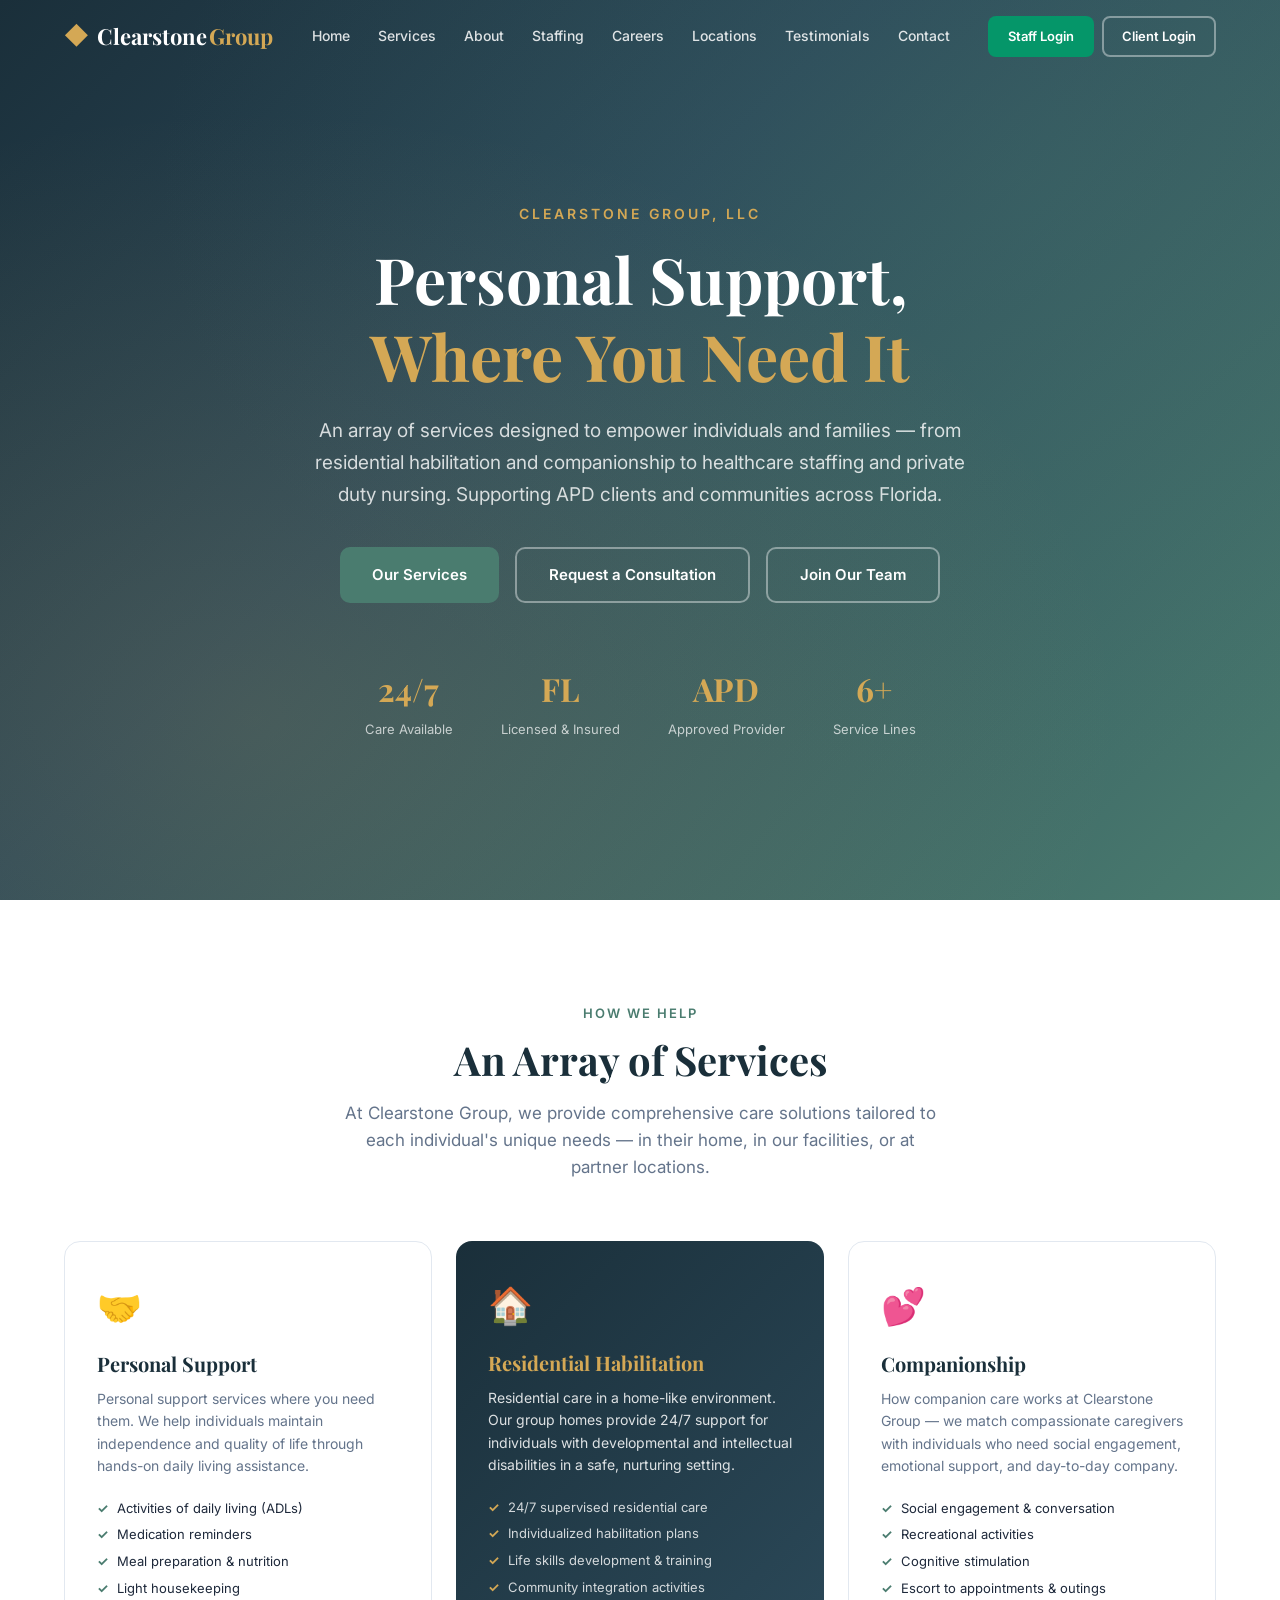
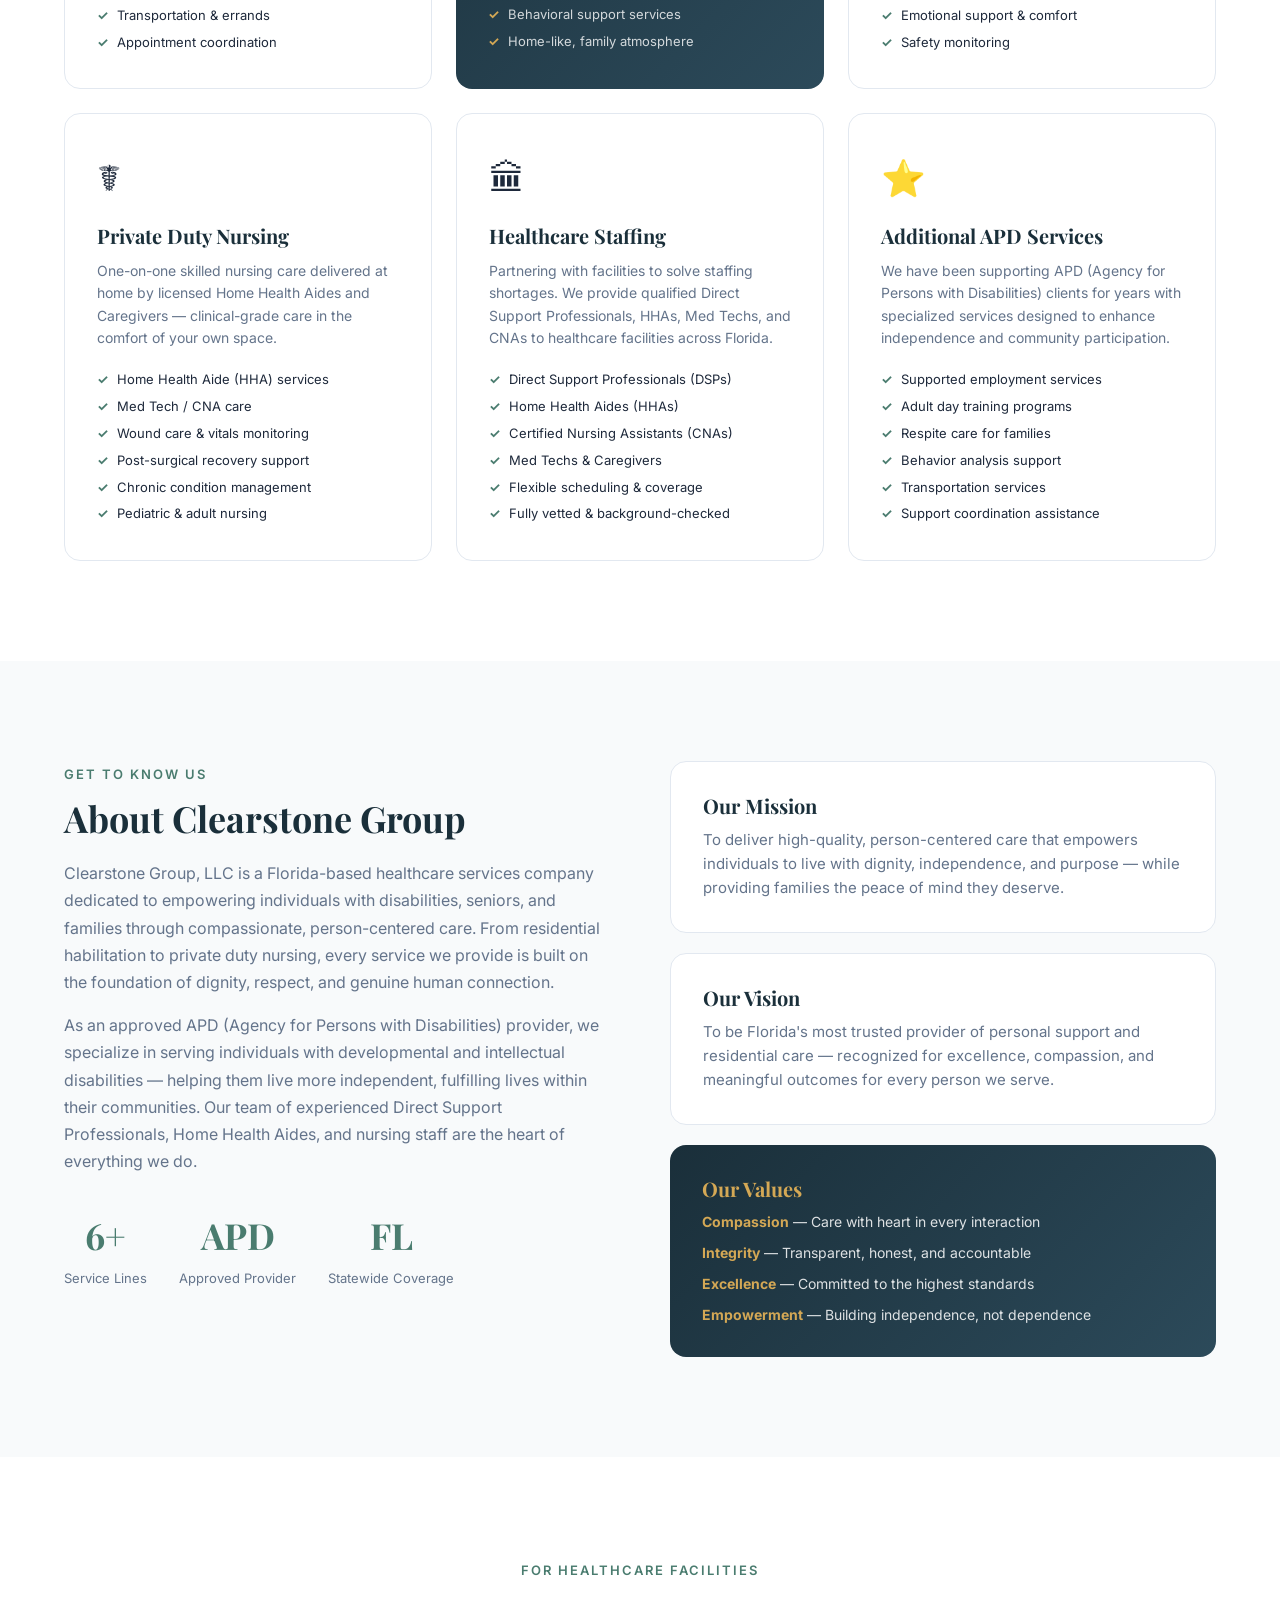
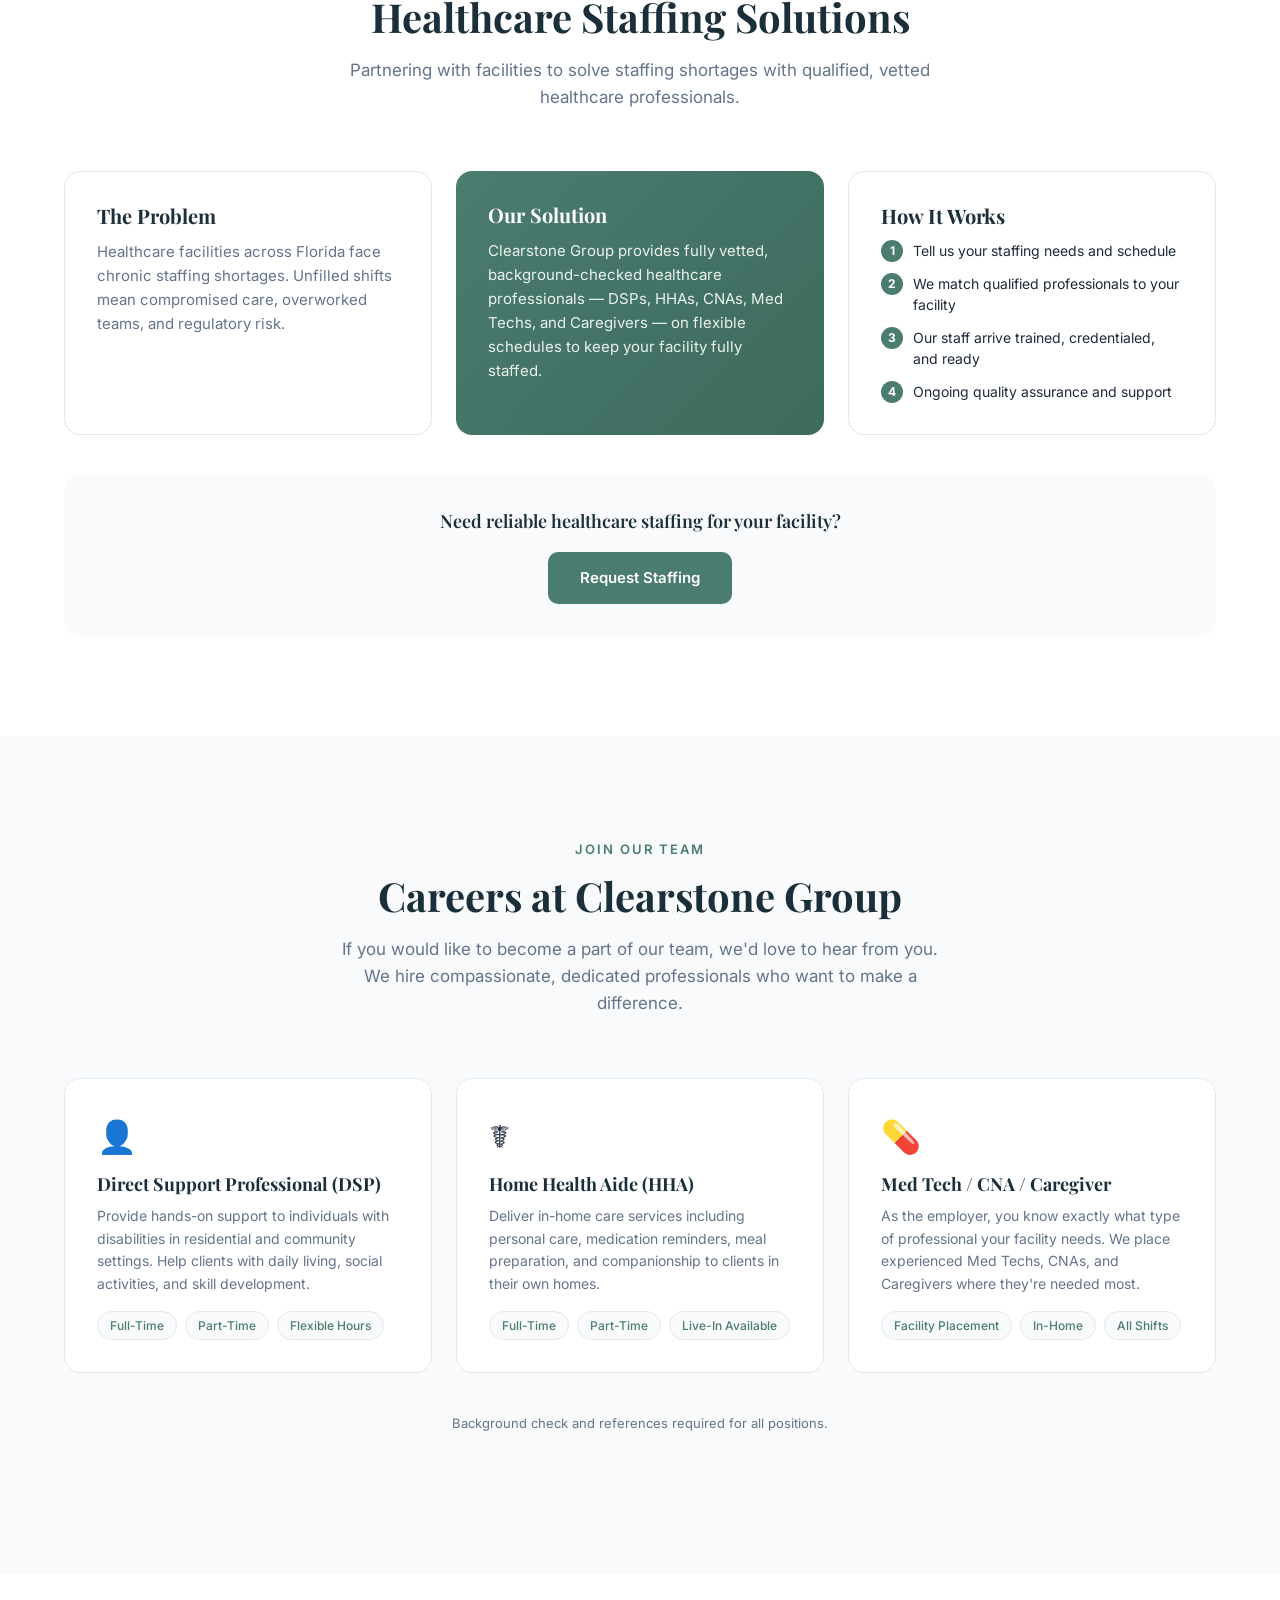
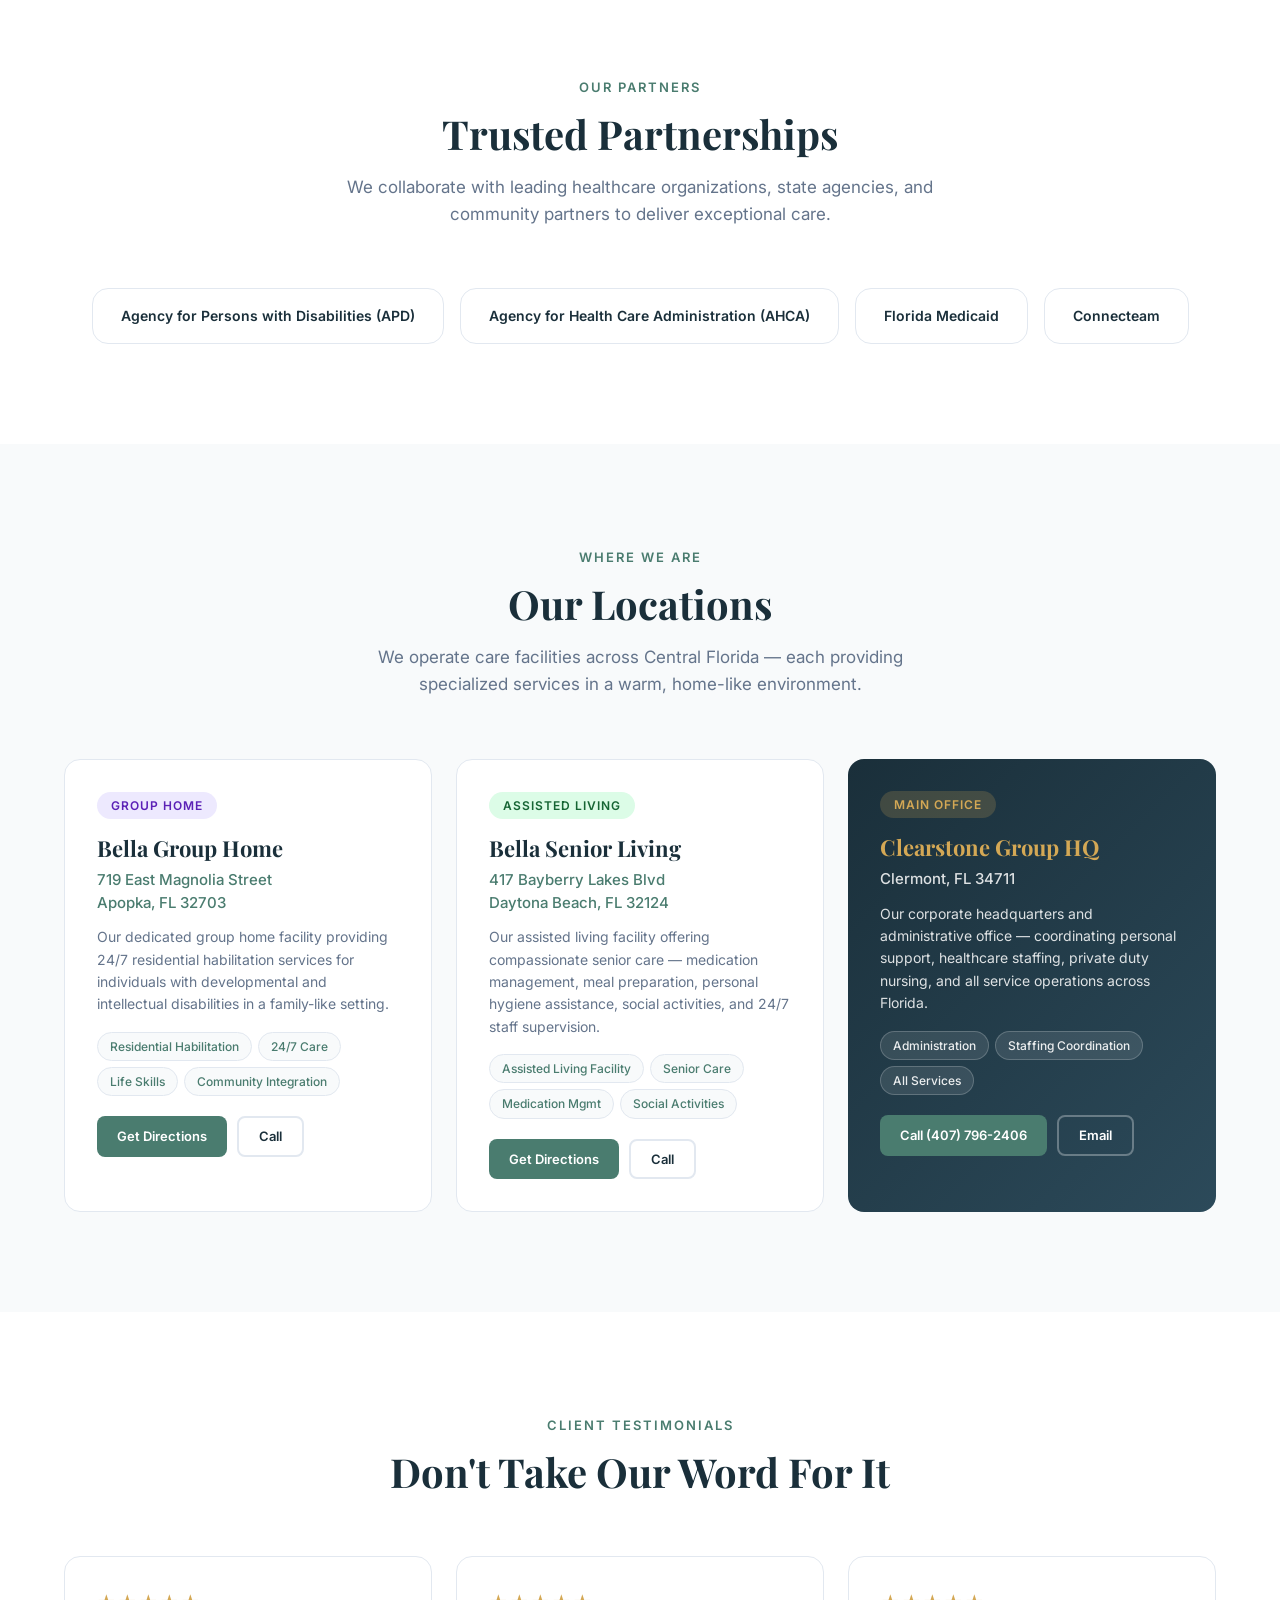
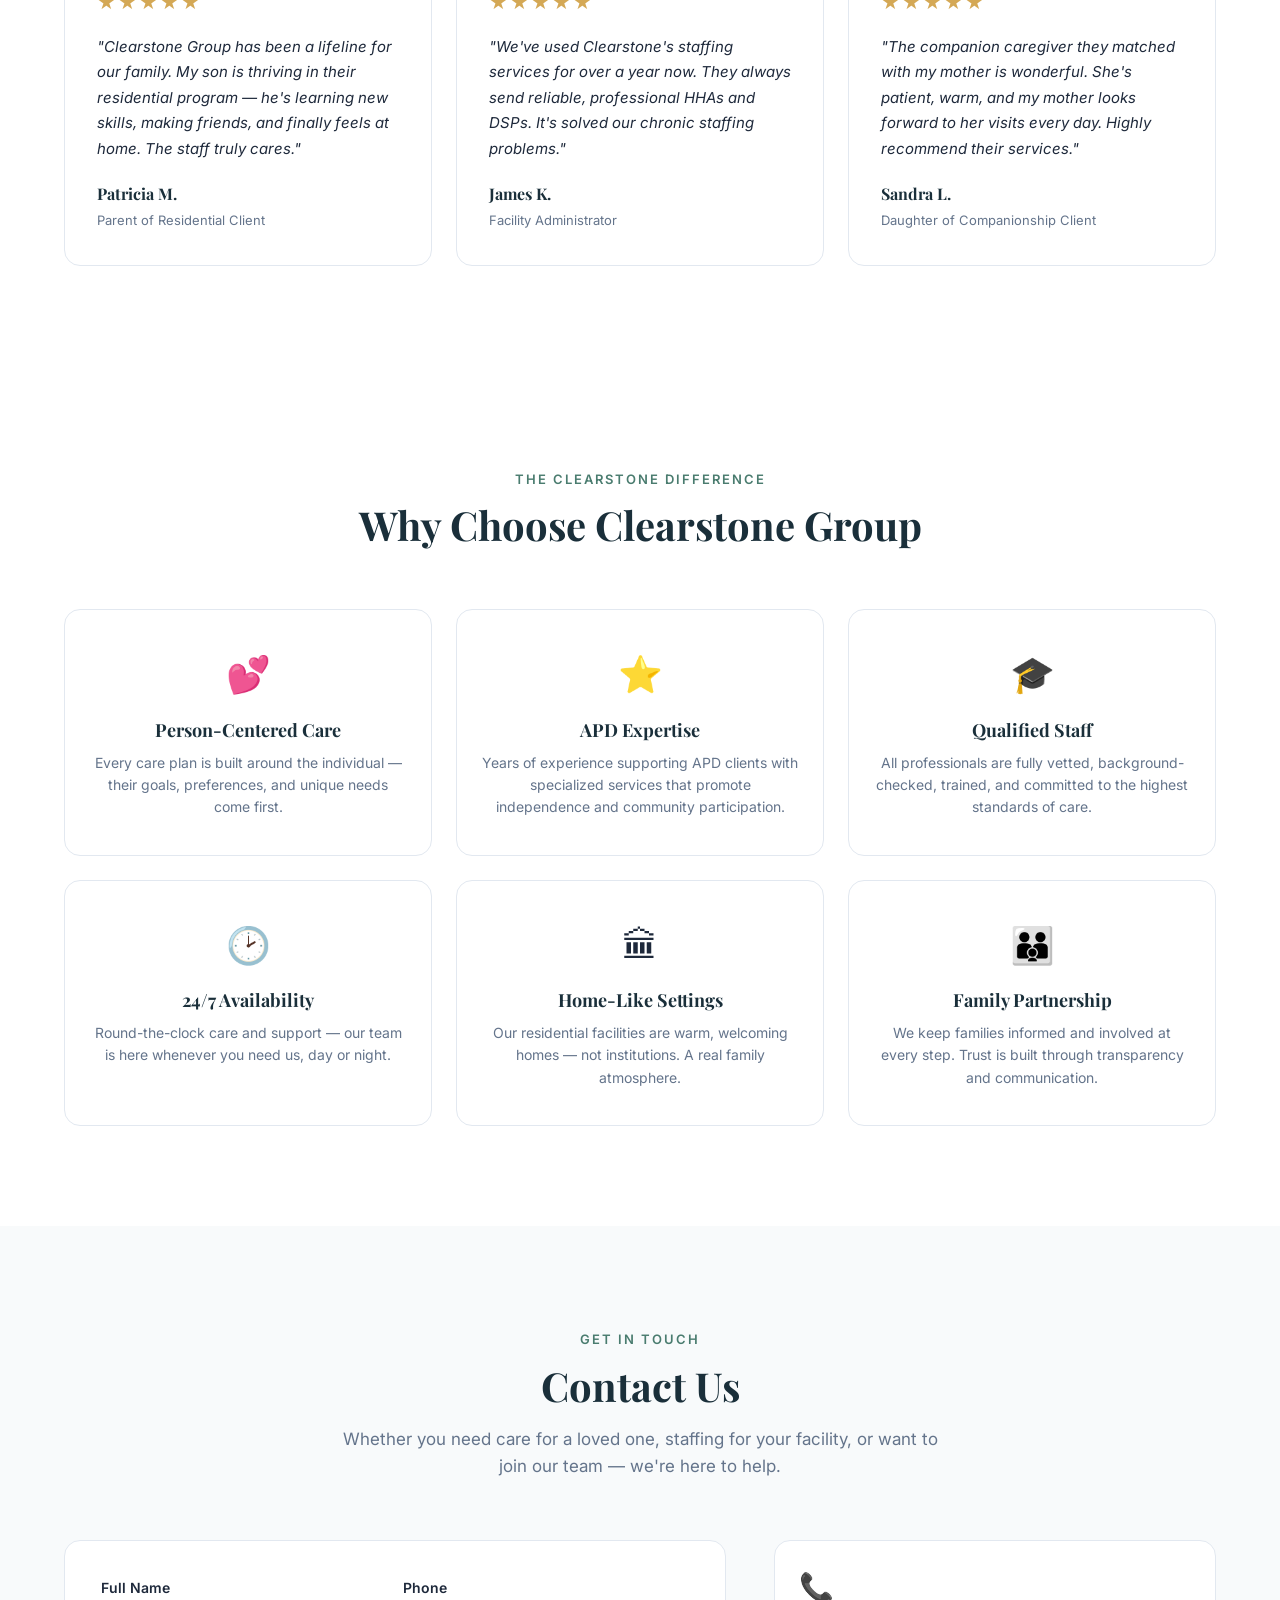
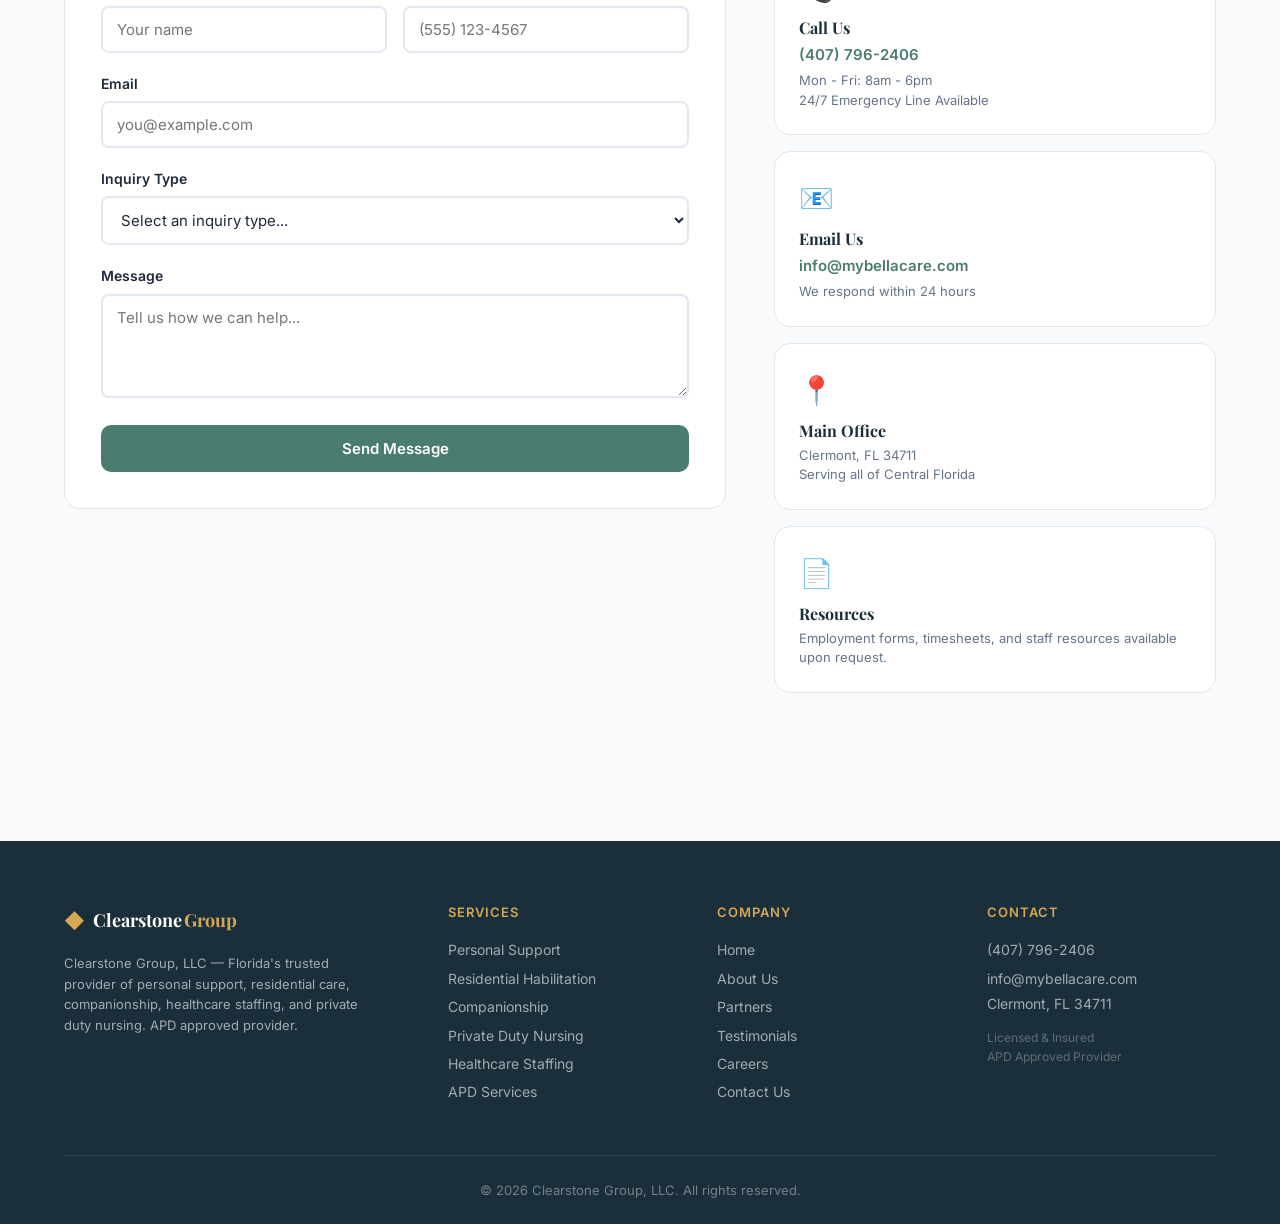
==== index.html @ 98ccd048 "feat: add Locations section with 3 facilities - Bella Group Home — 719 E Magnolia St, Apopka, FL 327" ====
<!DOCTYPE html>
<html lang="en">
<head>
  <meta charset="UTF-8">
  <meta name="viewport" content="width=device-width, initial-scale=1">
  <meta name="description" content="Clearstone Group, LLC — Florida's trusted provider of Personal Support, Residential Habilitation, Companionship, Healthcare Staffing & Private Duty Nursing. Supporting APD clients and families since day one.">
  <meta name="keywords" content="clearstone group, personal support, residential habilitation, companionship, healthcare staffing, private duty nursing, home health aide, APD services, Florida, group home, DSP">
  <meta name="theme-color" content="#1a2f3a">
  <meta name="apple-mobile-web-app-capable" content="yes">
  <meta name="apple-mobile-web-app-status-bar-style" content="black-translucent">
  <meta name="mobile-web-app-capable" content="yes">
  <link rel="manifest" href="manifest.json">
  <link rel="apple-touch-icon" href="icons/icon-192.svg">
  <link rel="icon" type="image/svg+xml" href="icons/icon-192.svg">
  <meta property="og:title" content="Clearstone Group — Personal Support & Residential Care in Florida">
  <meta property="og:description" content="Personal Support, Residential Habilitation, Companionship, Healthcare Staffing & Private Duty Nursing.">
  <meta property="og:type" content="website">
  <meta property="og:url" content="https://mybellacare.com">
  <title>Clearstone Group — Personal Support & Residential Care | Florida</title>
  <link rel="preconnect" href="https://fonts.googleapis.com">
  <link rel="preconnect" href="https://fonts.gstatic.com" crossorigin>
  <link href="https://fonts.googleapis.com/css2?family=Playfair+Display:wght@500;600;700;800&family=Inter:wght@300;400;500;600;700&display=swap" rel="stylesheet">
  <link rel="stylesheet" href="styles.css">
</head>
<body>

  <!-- ═══ Navigation ═══ -->
  <header class="navbar" id="navbar">
    <div class="container nav-inner">
      <a href="#" class="nav-logo">
        <span class="logo-icon">&#9670;</span>
        <span class="logo-text">Clearstone<span class="logo-accent">Group</span></span>
      </a>
      <nav class="nav-links" id="nav-links">
        <a href="#home">Home</a>
        <a href="#services">Services</a>
        <a href="#about">About</a>
        <a href="#staffing">Staffing</a>
        <a href="#careers">Careers</a>
        <a href="#locations">Locations</a>
        <a href="#testimonials">Testimonials</a>
        <a href="#contact">Contact</a>
        <div class="nav-links-portals">
          <a href="https://shiftpulse.io/#/login" class="nav-portal-btn staff">Staff Login</a>
          <a href="https://shiftpulse.io/#/login" class="nav-portal-btn client">Client Login</a>
        </div>
      </nav>
      <div class="nav-portals">
        <a href="https://shiftpulse.io/#/login" class="nav-portal-btn staff" target="_blank">Staff Login</a>
        <a href="https://shiftpulse.io/#/login" class="nav-portal-btn client" target="_blank">Client Login</a>
      </div>
      <button class="hamburger" id="hamburger" aria-label="Toggle menu">
        <span></span><span></span><span></span>
      </button>
    </div>
  </header>

  <!-- ═══ Hero ═══ -->
  <section class="hero" id="home">
    <div class="hero-overlay"></div>
    <div class="container hero-content">
      <div class="hero-tag">Clearstone Group, LLC</div>
      <h1>Personal Support,<br><span class="hero-accent">Where You Need It</span></h1>
      <p class="hero-sub">An array of services designed to empower individuals and families — from residential habilitation and companionship to healthcare staffing and private duty nursing. Supporting APD clients and communities across Florida.</p>
      <div class="hero-actions">
        <a href="#services" class="btn btn-primary">Our Services</a>
        <a href="#contact" class="btn btn-outline">Request a Consultation</a>
        <a href="#careers" class="btn btn-outline">Join Our Team</a>
      </div>
      <div class="hero-badges">
        <div class="hero-badge">
          <span class="badge-number">24/7</span>
          <span class="badge-label">Care Available</span>
        </div>
        <div class="hero-badge">
          <span class="badge-number">FL</span>
          <span class="badge-label">Licensed & Insured</span>
        </div>
        <div class="hero-badge">
          <span class="badge-number">APD</span>
          <span class="badge-label">Approved Provider</span>
        </div>
        <div class="hero-badge">
          <span class="badge-number">6+</span>
          <span class="badge-label">Service Lines</span>
        </div>
      </div>
    </div>
  </section>

  <!-- ═══ Services Overview ═══ -->
  <section class="section" id="services">
    <div class="container">
      <div class="section-header">
        <span class="section-tag">How We Help</span>
        <h2>An Array of Services</h2>
        <p>At Clearstone Group, we provide comprehensive care solutions tailored to each individual's unique needs — in their home, in our facilities, or at partner locations.</p>
      </div>
      <div class="services-grid">

        <div class="service-card">
          <div class="service-icon">&#129309;</div>
          <h3>Personal Support</h3>
          <p>Personal support services where you need them. We help individuals maintain independence and quality of life through hands-on daily living assistance.</p>
          <ul class="service-features">
            <li>Activities of daily living (ADLs)</li>
            <li>Medication reminders</li>
            <li>Meal preparation & nutrition</li>
            <li>Light housekeeping</li>
            <li>Transportation & errands</li>
            <li>Appointment coordination</li>
          </ul>
        </div>

        <div class="service-card featured">
          <div class="service-icon">&#127968;</div>
          <h3>Residential Habilitation</h3>
          <p>Residential care in a home-like environment. Our group homes provide 24/7 support for individuals with developmental and intellectual disabilities in a safe, nurturing setting.</p>
          <ul class="service-features">
            <li>24/7 supervised residential care</li>
            <li>Individualized habilitation plans</li>
            <li>Life skills development & training</li>
            <li>Community integration activities</li>
            <li>Behavioral support services</li>
            <li>Home-like, family atmosphere</li>
          </ul>
        </div>

        <div class="service-card">
          <div class="service-icon">&#128149;</div>
          <h3>Companionship</h3>
          <p>How companion care works at Clearstone Group — we match compassionate caregivers with individuals who need social engagement, emotional support, and day-to-day company.</p>
          <ul class="service-features">
            <li>Social engagement & conversation</li>
            <li>Recreational activities</li>
            <li>Cognitive stimulation</li>
            <li>Escort to appointments & outings</li>
            <li>Emotional support & comfort</li>
            <li>Safety monitoring</li>
          </ul>
        </div>

        <div class="service-card">
          <div class="service-icon">&#9764;</div>
          <h3>Private Duty Nursing</h3>
          <p>One-on-one skilled nursing care delivered at home by licensed Home Health Aides and Caregivers — clinical-grade care in the comfort of your own space.</p>
          <ul class="service-features">
            <li>Home Health Aide (HHA) services</li>
            <li>Med Tech / CNA care</li>
            <li>Wound care & vitals monitoring</li>
            <li>Post-surgical recovery support</li>
            <li>Chronic condition management</li>
            <li>Pediatric & adult nursing</li>
          </ul>
        </div>

        <div class="service-card">
          <div class="service-icon">&#127963;</div>
          <h3>Healthcare Staffing</h3>
          <p>Partnering with facilities to solve staffing shortages. We provide qualified Direct Support Professionals, HHAs, Med Techs, and CNAs to healthcare facilities across Florida.</p>
          <ul class="service-features">
            <li>Direct Support Professionals (DSPs)</li>
            <li>Home Health Aides (HHAs)</li>
            <li>Certified Nursing Assistants (CNAs)</li>
            <li>Med Techs & Caregivers</li>
            <li>Flexible scheduling & coverage</li>
            <li>Fully vetted & background-checked</li>
          </ul>
        </div>

        <div class="service-card">
          <div class="service-icon">&#11088;</div>
          <h3>Additional APD Services</h3>
          <p>We have been supporting APD (Agency for Persons with Disabilities) clients for years with specialized services designed to enhance independence and community participation.</p>
          <ul class="service-features">
            <li>Supported employment services</li>
            <li>Adult day training programs</li>
            <li>Respite care for families</li>
            <li>Behavior analysis support</li>
            <li>Transportation services</li>
            <li>Support coordination assistance</li>
          </ul>
        </div>

      </div>
    </div>
  </section>

  <!-- ═══ About ═══ -->
  <section class="section section-alt" id="about">
    <div class="container">
      <div class="about-grid">
        <div class="about-text">
          <span class="section-tag">Get to Know Us</span>
          <h2>About Clearstone Group</h2>
          <p>Clearstone Group, LLC is a Florida-based healthcare services company dedicated to empowering individuals with disabilities, seniors, and families through compassionate, person-centered care. From residential habilitation to private duty nursing, every service we provide is built on the foundation of dignity, respect, and genuine human connection.</p>
          <p>As an approved APD (Agency for Persons with Disabilities) provider, we specialize in serving individuals with developmental and intellectual disabilities — helping them live more independent, fulfilling lives within their communities. Our team of experienced Direct Support Professionals, Home Health Aides, and nursing staff are the heart of everything we do.</p>
          <div class="about-stats">
            <div class="stat">
              <span class="stat-number">6+</span>
              <span class="stat-label">Service Lines</span>
            </div>
            <div class="stat">
              <span class="stat-number">APD</span>
              <span class="stat-label">Approved Provider</span>
            </div>
            <div class="stat">
              <span class="stat-number">FL</span>
              <span class="stat-label">Statewide Coverage</span>
            </div>
          </div>
        </div>
        <div class="about-visual">
          <div class="about-card">
            <h3>Our Mission</h3>
            <p>To deliver high-quality, person-centered care that empowers individuals to live with dignity, independence, and purpose — while providing families the peace of mind they deserve.</p>
          </div>
          <div class="about-card">
            <h3>Our Vision</h3>
            <p>To be Florida's most trusted provider of personal support and residential care — recognized for excellence, compassion, and meaningful outcomes for every person we serve.</p>
          </div>
          <div class="about-card accent">
            <h3>Our Values</h3>
            <ul class="values-list">
              <li><strong>Compassion</strong> — Care with heart in every interaction</li>
              <li><strong>Integrity</strong> — Transparent, honest, and accountable</li>
              <li><strong>Excellence</strong> — Committed to the highest standards</li>
              <li><strong>Empowerment</strong> — Building independence, not dependence</li>
            </ul>
          </div>
        </div>
      </div>
    </div>
  </section>

  <!-- ═══ Healthcare Staffing ═══ -->
  <section class="section" id="staffing">
    <div class="container">
      <div class="section-header">
        <span class="section-tag">For Healthcare Facilities</span>
        <h2>Healthcare Staffing Solutions</h2>
        <p>Partnering with facilities to solve staffing shortages with qualified, vetted healthcare professionals.</p>
      </div>
      <div class="staffing-grid">
        <div class="staffing-card">
          <h3>The Problem</h3>
          <p>Healthcare facilities across Florida face chronic staffing shortages. Unfilled shifts mean compromised care, overworked teams, and regulatory risk.</p>
        </div>
        <div class="staffing-card highlight">
          <h3>Our Solution</h3>
          <p>Clearstone Group provides fully vetted, background-checked healthcare professionals — DSPs, HHAs, CNAs, Med Techs, and Caregivers — on flexible schedules to keep your facility fully staffed.</p>
        </div>
        <div class="staffing-card">
          <h3>How It Works</h3>
          <ol class="staffing-steps">
            <li>Tell us your staffing needs and schedule</li>
            <li>We match qualified professionals to your facility</li>
            <li>Our staff arrive trained, credentialed, and ready</li>
            <li>Ongoing quality assurance and support</li>
          </ol>
        </div>
      </div>
      <div class="staffing-cta">
        <p>Need reliable healthcare staffing for your facility?</p>
        <a href="#contact" class="btn btn-primary">Request Staffing</a>
      </div>
    </div>
  </section>

  <!-- ═══ Careers ═══ -->
  <section class="section section-alt" id="careers">
    <div class="container">
      <div class="section-header">
        <span class="section-tag">Join Our Team</span>
        <h2>Careers at Clearstone Group</h2>
        <p>If you would like to become a part of our team, we'd love to hear from you. We hire compassionate, dedicated professionals who want to make a difference.</p>
      </div>
      <div class="careers-grid">
        <div class="career-card">
          <div class="career-icon">&#128100;</div>
          <h3>Direct Support Professional (DSP)</h3>
          <p>Provide hands-on support to individuals with disabilities in residential and community settings. Help clients with daily living, social activities, and skill development.</p>
          <div class="career-tags">
            <span class="tag">Full-Time</span>
            <span class="tag">Part-Time</span>
            <span class="tag">Flexible Hours</span>
          </div>
        </div>
        <div class="career-card">
          <div class="career-icon">&#9764;</div>
          <h3>Home Health Aide (HHA)</h3>
          <p>Deliver in-home care services including personal care, medication reminders, meal preparation, and companionship to clients in their own homes.</p>
          <div class="career-tags">
            <span class="tag">Full-Time</span>
            <span class="tag">Part-Time</span>
            <span class="tag">Live-In Available</span>
          </div>
        </div>
        <div class="career-card">
          <div class="career-icon">&#128138;</div>
          <h3>Med Tech / CNA / Caregiver</h3>
          <p>As the employer, you know exactly what type of professional your facility needs. We place experienced Med Techs, CNAs, and Caregivers where they're needed most.</p>
          <div class="career-tags">
            <span class="tag">Facility Placement</span>
            <span class="tag">In-Home</span>
            <span class="tag">All Shifts</span>
          </div>
        </div>
      </div>
      <div class="careers-cta">
        <p class="cta-note">Background check and references required for all positions.</p>
      </div>

      <!-- ShiftPulse Staff Recruitment Widget -->
      <div class="widget-container">
        <script src="https://api.shiftpulse.io/widget-loader.js"
                data-tenant="E0772D"
                data-type="staff_recruitment"></script>
      </div>
    </div>
  </section>

  <!-- ═══ Partners ═══ -->
  <section class="section" id="partners">
    <div class="container">
      <div class="section-header">
        <span class="section-tag">Our Partners</span>
        <h2>Trusted Partnerships</h2>
        <p>We collaborate with leading healthcare organizations, state agencies, and community partners to deliver exceptional care.</p>
      </div>
      <div class="partners-row">
        <div class="partner-badge">Agency for Persons with Disabilities (APD)</div>
        <div class="partner-badge">Agency for Health Care Administration (AHCA)</div>
        <div class="partner-badge">Florida Medicaid</div>
        <div class="partner-badge">Connecteam</div>
      </div>
    </div>
  </section>

  <!-- ═══ Locations ═══ -->
  <section class="section section-alt" id="locations">
    <div class="container">
      <div class="section-header">
        <span class="section-tag">Where We Are</span>
        <h2>Our Locations</h2>
        <p>We operate care facilities across Central Florida — each providing specialized services in a warm, home-like environment.</p>
      </div>
      <div class="locations-grid">

        <div class="location-card">
          <div class="location-badge">Group Home</div>
          <h3>Bella Group Home</h3>
          <p class="location-address">719 East Magnolia Street<br>Apopka, FL 32703</p>
          <p class="location-desc">Our dedicated group home facility providing 24/7 residential habilitation services for individuals with developmental and intellectual disabilities in a family-like setting.</p>
          <div class="location-services">
            <span class="tag">Residential Habilitation</span>
            <span class="tag">24/7 Care</span>
            <span class="tag">Life Skills</span>
            <span class="tag">Community Integration</span>
          </div>
          <div class="location-actions">
            <a href="https://maps.google.com/?q=719+East+Magnolia+Street+Apopka+FL+32703" target="_blank" class="btn btn-primary btn-sm">Get Directions</a>
            <a href="tel:+14077962406" class="btn btn-outline-dark btn-sm">Call</a>
          </div>
        </div>

        <div class="location-card">
          <div class="location-badge alf">Assisted Living</div>
          <h3>Bella Senior Living</h3>
          <p class="location-address">417 Bayberry Lakes Blvd<br>Daytona Beach, FL 32124</p>
          <p class="location-desc">Our assisted living facility offering compassionate senior care — medication management, meal preparation, personal hygiene assistance, social activities, and 24/7 staff supervision.</p>
          <div class="location-services">
            <span class="tag">Assisted Living Facility</span>
            <span class="tag">Senior Care</span>
            <span class="tag">Medication Mgmt</span>
            <span class="tag">Social Activities</span>
          </div>
          <div class="location-actions">
            <a href="https://maps.google.com/?q=417+Bayberry+Lakes+Blvd+Daytona+Beach+FL+32124" target="_blank" class="btn btn-primary btn-sm">Get Directions</a>
            <a href="tel:+14077962406" class="btn btn-outline-dark btn-sm">Call</a>
          </div>
        </div>

        <div class="location-card main-office">
          <div class="location-badge office">Main Office</div>
          <h3>Clearstone Group HQ</h3>
          <p class="location-address">Clermont, FL 34711</p>
          <p class="location-desc">Our corporate headquarters and administrative office — coordinating personal support, healthcare staffing, private duty nursing, and all service operations across Florida.</p>
          <div class="location-services">
            <span class="tag">Administration</span>
            <span class="tag">Staffing Coordination</span>
            <span class="tag">All Services</span>
          </div>
          <div class="location-actions">
            <a href="tel:+14077962406" class="btn btn-primary btn-sm">Call (407) 796-2406</a>
            <a href="mailto:info@mybellacare.com" class="btn btn-outline-dark btn-sm">Email</a>
          </div>
        </div>

      </div>
    </div>
  </section>

  <!-- ═══ Testimonials ═══ -->
  <section class="section" id="testimonials">
    <div class="container">
      <div class="section-header">
        <span class="section-tag">Client Testimonials</span>
        <h2>Don't Take Our Word For It</h2>
      </div>
      <div class="testimonials-grid">
        <div class="testimonial-card">
          <div class="testimonial-stars">&#9733;&#9733;&#9733;&#9733;&#9733;</div>
          <p>"Clearstone Group has been a lifeline for our family. My son is thriving in their residential program — he's learning new skills, making friends, and finally feels at home. The staff truly cares."</p>
          <div class="testimonial-author">
            <strong>Patricia M.</strong>
            <span>Parent of Residential Client</span>
          </div>
        </div>
        <div class="testimonial-card">
          <div class="testimonial-stars">&#9733;&#9733;&#9733;&#9733;&#9733;</div>
          <p>"We've used Clearstone's staffing services for over a year now. They always send reliable, professional HHAs and DSPs. It's solved our chronic staffing problems."</p>
          <div class="testimonial-author">
            <strong>James K.</strong>
            <span>Facility Administrator</span>
          </div>
        </div>
        <div class="testimonial-card">
          <div class="testimonial-stars">&#9733;&#9733;&#9733;&#9733;&#9733;</div>
          <p>"The companion caregiver they matched with my mother is wonderful. She's patient, warm, and my mother looks forward to her visits every day. Highly recommend their services."</p>
          <div class="testimonial-author">
            <strong>Sandra L.</strong>
            <span>Daughter of Companionship Client</span>
          </div>
        </div>
      </div>
    </div>
  </section>

  <!-- ═══ Why Choose Us ═══ -->
  <section class="section" id="why-us">
    <div class="container">
      <div class="section-header">
        <span class="section-tag">The Clearstone Difference</span>
        <h2>Why Choose Clearstone Group</h2>
      </div>
      <div class="why-grid">
        <div class="why-card">
          <div class="why-icon">&#128149;</div>
          <h3>Person-Centered Care</h3>
          <p>Every care plan is built around the individual — their goals, preferences, and unique needs come first.</p>
        </div>
        <div class="why-card">
          <div class="why-icon">&#11088;</div>
          <h3>APD Expertise</h3>
          <p>Years of experience supporting APD clients with specialized services that promote independence and community participation.</p>
        </div>
        <div class="why-card">
          <div class="why-icon">&#127891;</div>
          <h3>Qualified Staff</h3>
          <p>All professionals are fully vetted, background-checked, trained, and committed to the highest standards of care.</p>
        </div>
        <div class="why-card">
          <div class="why-icon">&#128337;</div>
          <h3>24/7 Availability</h3>
          <p>Round-the-clock care and support — our team is here whenever you need us, day or night.</p>
        </div>
        <div class="why-card">
          <div class="why-icon">&#127963;</div>
          <h3>Home-Like Settings</h3>
          <p>Our residential facilities are warm, welcoming homes — not institutions. A real family atmosphere.</p>
        </div>
        <div class="why-card">
          <div class="why-icon">&#128106;</div>
          <h3>Family Partnership</h3>
          <p>We keep families informed and involved at every step. Trust is built through transparency and communication.</p>
        </div>
      </div>
    </div>
  </section>

  <!-- ═══ Contact ═══ -->
  <section class="section section-alt" id="contact">
    <div class="container">
      <div class="section-header">
        <span class="section-tag">Get in Touch</span>
        <h2>Contact Us</h2>
        <p>Whether you need care for a loved one, staffing for your facility, or want to join our team — we're here to help.</p>
      </div>
      <div class="contact-grid">
        <form class="contact-form" id="contact-form" onsubmit="handleContactSubmit(event)">
          <div class="form-row">
            <div class="form-group">
              <label for="contact-name">Full Name</label>
              <input type="text" id="contact-name" placeholder="Your name" required>
            </div>
            <div class="form-group">
              <label for="contact-phone">Phone</label>
              <input type="tel" id="contact-phone" placeholder="(555) 123-4567" required>
            </div>
          </div>
          <div class="form-group">
            <label for="contact-email">Email</label>
            <input type="email" id="contact-email" placeholder="you@example.com" required>
          </div>
          <div class="form-group">
            <label for="contact-inquiry">Inquiry Type</label>
            <select id="contact-inquiry">
              <option value="">Select an inquiry type...</option>
              <optgroup label="Services">
                <option value="personal-support">Personal Support</option>
                <option value="residential">Residential Habilitation</option>
                <option value="companionship">Companionship</option>
                <option value="private-duty">Private Duty Nursing / HHA</option>
                <option value="apd">APD Services</option>
              </optgroup>
              <optgroup label="Business">
                <option value="staffing">Healthcare Staffing (Facilities)</option>
                <option value="referral">Make a Referral</option>
                <option value="partnership">Partnership Inquiry</option>
              </optgroup>
              <optgroup label="Careers">
                <option value="career-dsp">Apply — DSP</option>
                <option value="career-hha">Apply — HHA</option>
                <option value="career-medtech">Apply — Med Tech / CNA</option>
                <option value="career-other">Apply — Other Position</option>
              </optgroup>
              <option value="other">General Inquiry</option>
            </select>
          </div>
          <div class="form-group">
            <label for="contact-message">Message</label>
            <textarea id="contact-message" rows="4" placeholder="Tell us how we can help..."></textarea>
          </div>
          <button type="submit" class="btn btn-primary btn-full">Send Message</button>
          <div class="form-success" id="form-success">Thank you! We'll be in touch within 24 hours.</div>
        </form>
        <div class="contact-info">
          <div class="info-card">
            <div class="info-icon">&#128222;</div>
            <h3>Call Us</h3>
            <a href="tel:+14077962406">(407) 796-2406</a>
            <p>Mon - Fri: 8am - 6pm<br>24/7 Emergency Line Available</p>
          </div>
          <div class="info-card">
            <div class="info-icon">&#128231;</div>
            <h3>Email Us</h3>
            <a href="mailto:info@mybellacare.com">info@mybellacare.com</a>
            <p>We respond within 24 hours</p>
          </div>
          <div class="info-card">
            <div class="info-icon">&#128205;</div>
            <h3>Main Office</h3>
            <p>Clermont, FL 34711</p>
            <p>Serving all of Central Florida</p>
          </div>
          <div class="info-card">
            <div class="info-icon">&#128196;</div>
            <h3>Resources</h3>
            <p>Employment forms, timesheets, and staff resources available upon request.</p>
          </div>
        </div>
      </div>

      <!-- ShiftPulse Client Referral Widget -->
      <div class="widget-container" style="margin-top:48px;">
        <script src="https://api.shiftpulse.io/widget-loader.js"
                data-tenant="E0772D"
                data-type="client_referral"></script>
      </div>
    </div>
  </section>

  <!-- ═══ Footer ═══ -->
  <footer class="footer">
    <div class="container">
      <div class="footer-grid">
        <div class="footer-brand">
          <div class="footer-logo">
            <span class="logo-icon">&#9670;</span>
            <span class="logo-text">Clearstone<span class="logo-accent">Group</span></span>
          </div>
          <p>Clearstone Group, LLC — Florida's trusted provider of personal support, residential care, companionship, healthcare staffing, and private duty nursing. APD approved provider.</p>
        </div>
        <div class="footer-links">
          <h4>Services</h4>
          <a href="#services">Personal Support</a>
          <a href="#services">Residential Habilitation</a>
          <a href="#services">Companionship</a>
          <a href="#services">Private Duty Nursing</a>
          <a href="#staffing">Healthcare Staffing</a>
          <a href="#services">APD Services</a>
        </div>
        <div class="footer-links">
          <h4>Company</h4>
          <a href="#home">Home</a>
          <a href="#about">About Us</a>
          <a href="#partners">Partners</a>
          <a href="#testimonials">Testimonials</a>
          <a href="#careers">Careers</a>
          <a href="#contact">Contact Us</a>
        </div>
        <div class="footer-links">
          <h4>Contact</h4>
          <a href="tel:+14077962406">(407) 796-2406</a>
          <a href="mailto:info@mybellacare.com">info@mybellacare.com</a>
          <p>Clermont, FL 34711</p>
          <p style="margin-top:12px; font-size:12px; opacity:0.5;">Licensed & Insured<br>APD Approved Provider</p>
        </div>
      </div>
      <div class="footer-bottom">
        <p>&copy; 2026 Clearstone Group, LLC. All rights reserved.</p>
      </div>
    </div>
  </footer>

  <script>
    // ─── Navbar scroll effect ───
    const navbar = document.getElementById('navbar');
    window.addEventListener('scroll', () => {
      navbar.classList.toggle('scrolled', window.scrollY > 50);
    });

    // ─── Mobile menu toggle ───
    const hamburger = document.getElementById('hamburger');
    const navLinks = document.getElementById('nav-links');
    hamburger.addEventListener('click', () => {
      hamburger.classList.toggle('active');
      navLinks.classList.toggle('open');
    });
    navLinks.querySelectorAll('a').forEach(a => {
      a.addEventListener('click', () => {
        hamburger.classList.remove('active');
        navLinks.classList.remove('open');
      });
    });

    // ─── Smooth scroll ───
    document.querySelectorAll('a[href^="#"]').forEach(anchor => {
      anchor.addEventListener('click', e => {
        e.preventDefault();
        const target = document.querySelector(anchor.getAttribute('href'));
        if (target) {
          const offset = 80;
          const y = target.getBoundingClientRect().top + window.pageYOffset - offset;
          window.scrollTo({ top: y, behavior: 'smooth' });
        }
      });
    });

    // ─── Contact form handler ───
    function handleContactSubmit(e) {
      e.preventDefault();
      const form = e.target;
      const success = document.getElementById('form-success');
      success.style.display = 'block';
      form.reset();
      setTimeout(() => { success.style.display = 'none'; }, 5000);
    }

    // ─── Scroll reveal animation ───
    const observer = new IntersectionObserver((entries) => {
      entries.forEach(entry => {
        if (entry.isIntersecting) {
          entry.target.classList.add('revealed');
          observer.unobserve(entry.target);
        }
      });
    }, { threshold: 0.1 });

    document.querySelectorAll('.service-card, .why-card, .testimonial-card, .about-card, .stat, .info-card, .career-card, .staffing-card, .partner-badge, .location-card').forEach(el => {
      el.classList.add('reveal');
      observer.observe(el);
    });

    // ─── Service Worker (PWA) ───
    if ('serviceWorker' in navigator) {
      navigator.serviceWorker.register('/sw.js').catch(() => {});
    }
  </script>

</body>
</html>
---- styles.css ----
/* ═══════════════════════════════════════════
   Clearstone Group, LLC — mybellacare.com
   Personal Support & Residential Care
   ═══════════════════════════════════════════ */

:root {
  --teal: #2C4A5A;
  --teal-dark: #1a2f3a;
  --teal-light: #3d6b7a;
  --gold: #D4A855;
  --gold-hover: #c49645;
  --sage: #4a7c6f;
  --sage-hover: #3d6b5e;
  --slate: #64748b;
  --light: #f8fafb;
  --white: #ffffff;
  --border: #e2e8f0;
  --text: #1e293b;
  --text-muted: #64748b;
  --text-light: #94a3b8;
  --radius: 8px;
  --radius-lg: 12px;
  --radius-xl: 16px;
  --shadow: 0 1px 4px rgba(0,0,0,0.06);
  --shadow-md: 0 4px 12px rgba(0,0,0,0.08);
  --shadow-lg: 0 8px 30px rgba(0,0,0,0.12);
}

/* ─── Reset & Base ─── */
*, *::before, *::after { margin: 0; padding: 0; box-sizing: border-box; }
html { scroll-behavior: smooth; }
body {
  font-family: 'Inter', -apple-system, BlinkMacSystemFont, 'Segoe UI', system-ui, sans-serif;
  color: var(--text);
  background: var(--white);
  line-height: 1.6;
  -webkit-font-smoothing: antialiased;
}
h1, h2, h3, h4 {
  font-family: 'Playfair Display', Georgia, serif;
  line-height: 1.2;
}
a { text-decoration: none; color: inherit; }
img { max-width: 100%; display: block; }
.container { max-width: 1200px; margin: 0 auto; padding: 0 24px; }

/* ─── Buttons ─── */
.btn {
  display: inline-flex; align-items: center; justify-content: center;
  padding: 14px 32px; border-radius: 10px;
  font-family: inherit; font-size: 15px; font-weight: 600;
  cursor: pointer; border: none; transition: all 0.2s;
}
.btn-primary {
  background: var(--sage); color: white;
}
.btn-primary:hover { background: var(--sage-hover); transform: translateY(-1px); }
.btn-outline {
  background: transparent; color: white;
  border: 2px solid rgba(255,255,255,0.4);
}
.btn-outline:hover { background: rgba(255,255,255,0.1); border-color: white; }
.btn-full { width: 100%; }

/* ═══════════════════════════════════════════
   NAVBAR
   ═══════════════════════════════════════════ */
.navbar {
  position: fixed; top: 0; left: 0; right: 0;
  z-index: 1000;
  padding: 16px 0;
  transition: all 0.3s;
  background: transparent;
}
.navbar.scrolled {
  background: rgba(26,47,58,0.95);
  backdrop-filter: blur(12px);
  padding: 10px 0;
  box-shadow: 0 2px 20px rgba(0,0,0,0.15);
}
.nav-inner {
  display: flex; align-items: center; justify-content: space-between;
}
.nav-logo {
  display: flex; align-items: center; gap: 8px;
  color: white;
}
.logo-icon { font-size: 24px; color: var(--gold); }
.logo-text {
  font-family: 'Playfair Display', serif;
  font-size: 22px; font-weight: 700;
}
.logo-accent {
  color: var(--gold);
  margin-left: 2px;
}
.nav-links {
  display: flex; gap: 28px;
}
.nav-links a {
  color: rgba(255,255,255,0.85);
  font-size: 14px; font-weight: 500;
  transition: color 0.2s;
  position: relative;
}
.nav-links a:hover { color: white; }
.nav-links a::after {
  content: '';
  position: absolute; bottom: -4px; left: 0; right: 0;
  height: 2px; background: var(--gold);
  transform: scaleX(0); transition: transform 0.2s;
}
.nav-links a:hover::after { transform: scaleX(1); }
.nav-cta {
  background: var(--gold); color: var(--teal-dark);
  padding: 10px 24px; border-radius: 8px;
  font-size: 14px; font-weight: 600;
  transition: all 0.2s;
}
/* Portal Login Buttons */
.nav-portals {
  display: flex; gap: 8px;
}
.nav-portal-btn {
  padding: 8px 18px;
  border-radius: 8px;
  font-size: 13px; font-weight: 600;
  font-family: inherit;
  transition: all 0.2s;
  border: 2px solid transparent;
}
.nav-portal-btn.staff {
  background: #059669; color: white;
}
.nav-portal-btn.staff:hover {
  background: #047857;
}
.nav-portal-btn.client {
  background: transparent; color: white;
  border-color: rgba(255,255,255,0.4);
}
.nav-portal-btn.client:hover {
  background: rgba(255,255,255,0.1);
  border-color: white;
}
.nav-links-portals {
  display: none;
}

/* Hamburger */
.hamburger {
  display: none; background: none; border: none;
  cursor: pointer; padding: 4px;
  flex-direction: column; gap: 5px;
}
.hamburger span {
  display: block; width: 24px; height: 2px;
  background: white; border-radius: 2px;
  transition: all 0.3s;
}
.hamburger.active span:nth-child(1) { transform: rotate(45deg) translate(5px, 5px); }
.hamburger.active span:nth-child(2) { opacity: 0; }
.hamburger.active span:nth-child(3) { transform: rotate(-45deg) translate(5px, -5px); }

/* ═══════════════════════════════════════════
   HERO
   ═══════════════════════════════════════════ */
.hero {
  position: relative;
  min-height: 100vh;
  display: flex; align-items: center;
  background: linear-gradient(135deg, #1a2f3a 0%, #2C4A5A 40%, #4a7c6f 100%);
  overflow: hidden;
}
.hero-overlay {
  position: absolute; inset: 0;
  background:
    radial-gradient(ellipse at 20% 80%, rgba(212,168,85,0.15) 0%, transparent 60%),
    radial-gradient(ellipse at 80% 20%, rgba(74,124,111,0.2) 0%, transparent 60%);
}
.hero-content {
  position: relative; z-index: 1;
  text-align: center;
  padding: 120px 0 80px;
}
.hero-tag {
  display: inline-block;
  font-size: 14px; font-weight: 600;
  color: var(--gold);
  text-transform: uppercase;
  letter-spacing: 3px;
  margin-bottom: 16px;
}
.hero h1 {
  font-size: clamp(36px, 5vw, 64px);
  color: white;
  margin-bottom: 20px;
  font-weight: 700;
}
.hero-accent {
  color: var(--gold);
}
.hero-sub {
  font-size: clamp(16px, 2vw, 19px);
  color: rgba(255,255,255,0.8);
  max-width: 680px; margin: 0 auto 36px;
  line-height: 1.7;
}
.hero-actions {
  display: flex; gap: 16px;
  justify-content: center;
  flex-wrap: wrap;
  margin-bottom: 60px;
}
.hero-badges {
  display: flex; justify-content: center; gap: 48px;
  flex-wrap: wrap;
}
.hero-badge {
  display: flex; flex-direction: column; align-items: center;
}
.badge-number {
  font-family: 'Playfair Display', serif;
  font-size: 32px; font-weight: 700;
  color: var(--gold);
}
.badge-label {
  font-size: 13px; color: rgba(255,255,255,0.7);
  margin-top: 4px;
}

/* ═══════════════════════════════════════════
   SECTIONS
   ═══════════════════════════════════════════ */
.section {
  padding: 100px 0;
}
.section-alt {
  background: var(--light);
}
.section-header {
  text-align: center;
  margin-bottom: 60px;
}
.section-tag {
  display: inline-block;
  font-size: 13px; font-weight: 600;
  color: var(--sage);
  text-transform: uppercase;
  letter-spacing: 2px;
  margin-bottom: 12px;
}
.section-header h2 {
  font-size: clamp(28px, 3.5vw, 40px);
  color: var(--teal-dark);
  margin-bottom: 16px;
}
.section-header p {
  font-size: 17px; color: var(--text-muted);
  max-width: 600px; margin: 0 auto;
}

/* ═══════════════════════════════════════════
   SERVICES
   ═══════════════════════════════════════════ */
.services-grid {
  display: grid;
  grid-template-columns: repeat(3, 1fr);
  gap: 24px;
}
.service-card {
  background: white;
  border: 1px solid var(--border);
  border-radius: var(--radius-xl);
  padding: 36px 32px;
  transition: all 0.3s;
}
.service-card:hover {
  transform: translateY(-4px);
  box-shadow: var(--shadow-lg);
  border-color: transparent;
}
.service-card.featured {
  background: linear-gradient(135deg, var(--teal-dark), var(--teal));
  color: white;
  border: none;
}
.service-card.featured h3 { color: var(--gold); }
.service-card.featured p { color: rgba(255,255,255,0.85); }
.service-card.featured .service-features li { color: rgba(255,255,255,0.8); }
.service-card.featured .service-features li::before { color: var(--gold); }
.service-icon {
  font-size: 36px;
  margin-bottom: 16px;
}
.service-card h3 {
  font-size: 20px;
  color: var(--teal-dark);
  margin-bottom: 12px;
}
.service-card > p {
  color: var(--text-muted);
  font-size: 14px;
  margin-bottom: 20px;
  line-height: 1.6;
}
.service-features {
  list-style: none;
  display: flex; flex-direction: column; gap: 6px;
}
.service-features li {
  font-size: 13px;
  color: var(--text);
  padding-left: 20px;
  position: relative;
}
.service-features li::before {
  content: '\2713';
  position: absolute; left: 0;
  color: var(--sage);
  font-weight: 700;
}

/* ═══════════════════════════════════════════
   ABOUT
   ═══════════════════════════════════════════ */
.about-grid {
  display: grid;
  grid-template-columns: 1fr 1fr;
  gap: 60px;
  align-items: start;
}
.about-text .section-tag { text-align: left; }
.about-text h2 {
  font-size: 36px; color: var(--teal-dark);
  margin-bottom: 20px;
}
.about-text p {
  color: var(--text-muted); font-size: 16px;
  margin-bottom: 16px; line-height: 1.7;
}
.about-stats {
  display: flex; gap: 32px; margin-top: 32px;
}
.stat { text-align: center; }
.stat-number {
  display: block;
  font-family: 'Playfair Display', serif;
  font-size: 36px; font-weight: 700;
  color: var(--sage);
}
.stat-label {
  font-size: 13px; color: var(--text-muted);
  margin-top: 2px;
}
.about-visual {
  display: flex; flex-direction: column; gap: 20px;
}
.about-card {
  background: white;
  border: 1px solid var(--border);
  border-radius: var(--radius-xl);
  padding: 32px;
  transition: all 0.3s;
}
.about-card:hover {
  box-shadow: var(--shadow-md);
  transform: translateY(-2px);
}
.about-card.accent {
  background: linear-gradient(135deg, var(--teal-dark), var(--teal));
  color: white;
  border: none;
}
.about-card.accent h3 { color: var(--gold); }
.about-card h3 {
  font-size: 20px; color: var(--teal-dark);
  margin-bottom: 10px;
}
.about-card p {
  color: var(--text-muted); font-size: 15px; line-height: 1.6;
}
.about-card.accent p,
.about-card.accent .values-list li {
  color: rgba(255,255,255,0.85);
}
.values-list {
  list-style: none;
  display: flex; flex-direction: column; gap: 10px;
}
.values-list li {
  font-size: 14px; line-height: 1.5;
  color: var(--text-muted);
}
.values-list li strong {
  color: var(--gold);
}

/* ═══════════════════════════════════════════
   HEALTHCARE STAFFING
   ═══════════════════════════════════════════ */
.staffing-grid {
  display: grid;
  grid-template-columns: repeat(3, 1fr);
  gap: 24px;
  margin-bottom: 40px;
}
.staffing-card {
  background: white;
  border: 1px solid var(--border);
  border-radius: var(--radius-xl);
  padding: 32px;
  transition: all 0.3s;
}
.staffing-card:hover {
  box-shadow: var(--shadow-md);
  transform: translateY(-2px);
}
.staffing-card.highlight {
  background: linear-gradient(135deg, var(--sage), var(--sage-hover));
  color: white;
  border: none;
}
.staffing-card.highlight h3 { color: white; }
.staffing-card.highlight p { color: rgba(255,255,255,0.9); }
.staffing-card h3 {
  font-size: 20px; color: var(--teal-dark);
  margin-bottom: 12px;
}
.staffing-card p {
  color: var(--text-muted); font-size: 15px; line-height: 1.6;
}
.staffing-steps {
  list-style: none; counter-reset: step;
  display: flex; flex-direction: column; gap: 12px;
}
.staffing-steps li {
  counter-increment: step;
  font-size: 14px; color: var(--text);
  padding-left: 32px; position: relative;
  line-height: 1.5;
}
.staffing-steps li::before {
  content: counter(step);
  position: absolute; left: 0; top: 0;
  width: 22px; height: 22px;
  background: var(--sage);
  color: white;
  border-radius: 50%;
  font-size: 12px; font-weight: 700;
  display: flex; align-items: center; justify-content: center;
}
.staffing-cta {
  text-align: center;
  padding: 32px;
  background: var(--light);
  border-radius: var(--radius-xl);
}
.staffing-cta p {
  font-size: 18px; font-weight: 600;
  color: var(--teal-dark);
  margin-bottom: 16px;
  font-family: 'Playfair Display', serif;
}

/* ═══════════════════════════════════════════
   CAREERS
   ═══════════════════════════════════════════ */
.careers-grid {
  display: grid;
  grid-template-columns: repeat(3, 1fr);
  gap: 24px;
  margin-bottom: 40px;
}
.career-card {
  background: white;
  border: 1px solid var(--border);
  border-radius: var(--radius-xl);
  padding: 32px;
  transition: all 0.3s;
}
.career-card:hover {
  transform: translateY(-4px);
  box-shadow: var(--shadow-lg);
  border-color: transparent;
}
.career-icon {
  font-size: 32px;
  margin-bottom: 12px;
}
.career-card h3 {
  font-size: 18px; color: var(--teal-dark);
  margin-bottom: 10px;
}
.career-card p {
  color: var(--text-muted); font-size: 14px;
  line-height: 1.6;
  margin-bottom: 16px;
}
.career-tags {
  display: flex; flex-wrap: wrap; gap: 8px;
}
.tag {
  display: inline-block;
  padding: 4px 12px;
  background: var(--light);
  border: 1px solid var(--border);
  border-radius: 20px;
  font-size: 12px; font-weight: 500;
  color: var(--sage);
}
.careers-cta {
  text-align: center;
}
.cta-note {
  font-size: 13px; color: var(--text-muted);
  margin-top: 12px;
}

/* ═══════════════════════════════════════════
   PARTNERS
   ═══════════════════════════════════════════ */
.partners-row {
  display: flex; justify-content: center;
  flex-wrap: wrap; gap: 16px;
}
.partner-badge {
  padding: 16px 28px;
  background: white;
  border: 1px solid var(--border);
  border-radius: var(--radius-xl);
  font-size: 14px; font-weight: 600;
  color: var(--teal-dark);
  transition: all 0.3s;
}
.partner-badge:hover {
  box-shadow: var(--shadow-md);
  transform: translateY(-2px);
  border-color: var(--sage);
}

/* ═══════════════════════════════════════════
   WHY CHOOSE US
   ═══════════════════════════════════════════ */
.why-grid {
  display: grid;
  grid-template-columns: repeat(3, 1fr);
  gap: 24px;
}
.why-card {
  text-align: center;
  padding: 36px 24px;
  border-radius: var(--radius-xl);
  background: white;
  border: 1px solid var(--border);
  transition: all 0.3s;
}
.why-card:hover {
  transform: translateY(-4px);
  box-shadow: var(--shadow-lg);
  border-color: transparent;
}
.why-icon {
  font-size: 36px;
  margin-bottom: 16px;
}
.why-card h3 {
  font-size: 18px; color: var(--teal-dark);
  margin-bottom: 10px;
}
.why-card p {
  color: var(--text-muted); font-size: 14px;
  line-height: 1.6;
}

/* ═══════════════════════════════════════════
   TESTIMONIALS
   ═══════════════════════════════════════════ */
.testimonials-grid {
  display: grid;
  grid-template-columns: repeat(3, 1fr);
  gap: 24px;
}
.testimonial-card {
  background: white;
  border: 1px solid var(--border);
  border-radius: var(--radius-xl);
  padding: 32px;
  transition: all 0.3s;
}
.testimonial-card:hover {
  box-shadow: var(--shadow-md);
  transform: translateY(-2px);
}
.testimonial-stars {
  color: var(--gold);
  font-size: 18px;
  margin-bottom: 16px;
  letter-spacing: 2px;
}
.testimonial-card > p {
  color: var(--text);
  font-size: 15px;
  font-style: italic;
  line-height: 1.7;
  margin-bottom: 20px;
}
.testimonial-author strong {
  display: block;
  font-family: 'Playfair Display', serif;
  font-size: 16px;
  color: var(--teal-dark);
}
.testimonial-author span {
  font-size: 13px;
  color: var(--text-muted);
}

/* ═══════════════════════════════════════════
   LOCATIONS
   ═══════════════════════════════════════════ */
.locations-grid {
  display: grid;
  grid-template-columns: repeat(3, 1fr);
  gap: 24px;
}
.location-card {
  background: white;
  border: 1px solid var(--border);
  border-radius: var(--radius-xl);
  padding: 32px;
  transition: all 0.3s;
  position: relative;
}
.location-card:hover {
  transform: translateY(-4px);
  box-shadow: var(--shadow-lg);
  border-color: transparent;
}
.location-card.main-office {
  background: linear-gradient(135deg, var(--teal-dark), var(--teal));
  color: white;
  border: none;
}
.location-card.main-office h3 { color: var(--gold); }
.location-card.main-office .location-address,
.location-card.main-office .location-desc { color: rgba(255,255,255,0.85); }
.location-card.main-office .tag {
  background: rgba(255,255,255,0.1);
  border-color: rgba(255,255,255,0.2);
  color: rgba(255,255,255,0.9);
}
.location-badge {
  display: inline-block;
  padding: 4px 14px;
  border-radius: 20px;
  font-size: 12px; font-weight: 600;
  text-transform: uppercase;
  letter-spacing: 1px;
  margin-bottom: 16px;
  background: #ede9fe;
  color: #5b21b6;
}
.location-badge.alf {
  background: #dcfce7;
  color: #166534;
}
.location-badge.office {
  background: rgba(212,168,85,0.2);
  color: var(--gold);
}
.location-card h3 {
  font-size: 22px;
  color: var(--teal-dark);
  margin-bottom: 8px;
}
.location-address {
  font-size: 15px;
  color: var(--sage);
  font-weight: 500;
  margin-bottom: 12px;
  line-height: 1.5;
}
.location-desc {
  font-size: 14px;
  color: var(--text-muted);
  line-height: 1.6;
  margin-bottom: 16px;
}
.location-services {
  display: flex; flex-wrap: wrap; gap: 6px;
  margin-bottom: 20px;
}
.location-actions {
  display: flex; gap: 10px;
}
.btn-sm {
  padding: 8px 20px;
  font-size: 13px;
  border-radius: 8px;
}
.btn-outline-dark {
  background: transparent;
  color: var(--teal-dark);
  border: 2px solid var(--border);
  padding: 8px 20px;
  border-radius: 8px;
  font-size: 13px; font-weight: 600;
  font-family: inherit;
  cursor: pointer;
  transition: all 0.2s;
}
.btn-outline-dark:hover {
  border-color: var(--teal);
  background: var(--light);
}
.location-card.main-office .btn-outline-dark {
  color: white;
  border-color: rgba(255,255,255,0.3);
}
.location-card.main-office .btn-outline-dark:hover {
  border-color: white;
  background: rgba(255,255,255,0.1);
}

/* ═══════════════════════════════════════════
   CONTACT
   ═══════════════════════════════════════════ */
.contact-grid {
  display: grid;
  grid-template-columns: 1.2fr 0.8fr;
  gap: 48px;
  align-items: start;
}
.contact-form {
  background: white;
  border: 1px solid var(--border);
  border-radius: var(--radius-xl);
  padding: 36px;
}
.form-row {
  display: grid;
  grid-template-columns: 1fr 1fr;
  gap: 16px;
}
.form-group {
  margin-bottom: 20px;
}
.form-group label {
  display: block;
  font-size: 14px; font-weight: 600;
  color: var(--text);
  margin-bottom: 6px;
}
.form-group input,
.form-group select,
.form-group textarea {
  width: 100%;
  padding: 12px 14px;
  border: 2px solid var(--border);
  border-radius: var(--radius);
  font-family: inherit;
  font-size: 15px;
  color: var(--text);
  transition: border-color 0.2s;
  background: white;
}
.form-group input:focus,
.form-group select:focus,
.form-group textarea:focus {
  outline: none;
  border-color: var(--sage);
}
.form-group textarea { resize: vertical; }
.form-group select optgroup {
  font-weight: 600;
  color: var(--teal-dark);
}
.form-success {
  display: none;
  margin-top: 16px;
  padding: 14px;
  background: #dcfce7;
  color: #166534;
  border-radius: var(--radius);
  font-size: 14px; font-weight: 500;
  text-align: center;
}
.contact-info {
  display: flex; flex-direction: column; gap: 16px;
}
.info-card {
  background: white;
  border: 1px solid var(--border);
  border-radius: var(--radius-xl);
  padding: 24px;
  transition: all 0.3s;
}
.info-card:hover {
  box-shadow: var(--shadow-md);
  transform: translateY(-2px);
}
.info-icon {
  font-size: 28px;
  margin-bottom: 8px;
}
.info-card h3 {
  font-size: 16px; color: var(--teal-dark);
  margin-bottom: 6px;
}
.info-card a {
  color: var(--sage);
  font-weight: 600;
  font-size: 15px;
  display: block;
  margin-bottom: 4px;
}
.info-card a:hover { color: var(--sage-hover); }
.info-card p {
  color: var(--text-muted);
  font-size: 13px;
  line-height: 1.5;
}

/* ═══════════════════════════════════════════
   FOOTER
   ═══════════════════════════════════════════ */
.footer {
  background: var(--teal-dark);
  color: white;
  padding: 64px 0 0;
}
.footer-grid {
  display: grid;
  grid-template-columns: 1.5fr 1fr 1fr 1fr;
  gap: 40px;
  padding-bottom: 48px;
  border-bottom: 1px solid rgba(255,255,255,0.1);
}
.footer-logo {
  display: flex; align-items: center; gap: 8px;
  margin-bottom: 16px;
}
.footer-logo .logo-icon { font-size: 20px; color: var(--gold); }
.footer-logo .logo-text { font-size: 18px; }
.footer-brand p {
  color: rgba(255,255,255,0.6);
  font-size: 13px; line-height: 1.6;
  max-width: 300px;
}
.footer-links h4 {
  font-family: 'Inter', sans-serif;
  font-size: 13px; font-weight: 600;
  text-transform: uppercase;
  letter-spacing: 1px;
  margin-bottom: 16px;
  color: var(--gold);
}
.footer-links a {
  display: block;
  color: rgba(255,255,255,0.6);
  font-size: 14px;
  padding: 3px 0;
  transition: color 0.2s;
}
.footer-links a:hover { color: white; }
.footer-links p {
  color: rgba(255,255,255,0.6);
  font-size: 14px;
}
.footer-bottom {
  padding: 24px 0;
  text-align: center;
}
.footer-bottom p {
  color: rgba(255,255,255,0.4);
  font-size: 13px;
}

/* ═══════════════════════════════════════════
   SHIFTPULSE WIDGET
   ═══════════════════════════════════════════ */
.widget-container {
  margin-top: 40px;
  border-radius: var(--radius-xl);
  overflow: hidden;
}

/* ═══════════════════════════════════════════
   SCROLL REVEAL ANIMATIONS
   ═══════════════════════════════════════════ */
.reveal {
  opacity: 0;
  transform: translateY(30px);
  transition: opacity 0.6s ease, transform 0.6s ease;
}
.reveal.revealed {
  opacity: 1;
  transform: translateY(0);
}
/* Stagger children */
.services-grid .reveal:nth-child(2) { transition-delay: 0.08s; }
.services-grid .reveal:nth-child(3) { transition-delay: 0.16s; }
.services-grid .reveal:nth-child(4) { transition-delay: 0.24s; }
.services-grid .reveal:nth-child(5) { transition-delay: 0.32s; }
.services-grid .reveal:nth-child(6) { transition-delay: 0.4s; }
.why-grid .reveal:nth-child(2) { transition-delay: 0.08s; }
.why-grid .reveal:nth-child(3) { transition-delay: 0.16s; }
.why-grid .reveal:nth-child(4) { transition-delay: 0.24s; }
.why-grid .reveal:nth-child(5) { transition-delay: 0.32s; }
.why-grid .reveal:nth-child(6) { transition-delay: 0.4s; }
.testimonials-grid .reveal:nth-child(2) { transition-delay: 0.1s; }
.testimonials-grid .reveal:nth-child(3) { transition-delay: 0.2s; }
.staffing-grid .reveal:nth-child(2) { transition-delay: 0.1s; }
.staffing-grid .reveal:nth-child(3) { transition-delay: 0.2s; }
.careers-grid .reveal:nth-child(2) { transition-delay: 0.1s; }
.careers-grid .reveal:nth-child(3) { transition-delay: 0.2s; }

/* ═══════════════════════════════════════════
   RESPONSIVE
   ═══════════════════════════════════════════ */
@media (max-width: 1024px) {
  .services-grid { grid-template-columns: repeat(2, 1fr); }
  .why-grid { grid-template-columns: repeat(2, 1fr); }
  .testimonials-grid { grid-template-columns: repeat(2, 1fr); }
  .staffing-grid { grid-template-columns: repeat(2, 1fr); }
  .careers-grid { grid-template-columns: repeat(2, 1fr); }
  .locations-grid { grid-template-columns: repeat(2, 1fr); }
  .footer-grid { grid-template-columns: repeat(2, 1fr); }
}

@media (max-width: 768px) {
  /* Nav */
  .nav-links {
    display: none;
    position: fixed; top: 0; left: 0; right: 0; bottom: 0;
    background: rgba(26,47,58,0.98);
    flex-direction: column;
    align-items: center;
    justify-content: center;
    gap: 24px;
    z-index: 999;
  }
  .nav-links.open { display: flex; }
  .nav-links a { font-size: 20px; color: white; }
  .nav-portals { display: none; }
  .nav-links-portals {
    display: flex; gap: 12px;
    margin-top: 16px;
  }
  .nav-links-portals .nav-portal-btn {
    padding: 12px 28px;
    font-size: 16px;
  }
  .hamburger { display: flex; z-index: 1001; }

  /* Hero */
  .hero { min-height: auto; padding: 0; }
  .hero-content { padding: 140px 0 80px; }
  .hero-actions { flex-direction: column; align-items: center; }
  .hero-badges { gap: 24px; }

  /* Sections */
  .section { padding: 64px 0; }
  .services-grid { grid-template-columns: 1fr; }
  .about-grid { grid-template-columns: 1fr; gap: 40px; }
  .why-grid { grid-template-columns: 1fr; }
  .testimonials-grid { grid-template-columns: 1fr; }
  .staffing-grid { grid-template-columns: 1fr; }
  .careers-grid { grid-template-columns: 1fr; }
  .locations-grid { grid-template-columns: 1fr; }
  .contact-grid { grid-template-columns: 1fr; }
  .form-row { grid-template-columns: 1fr; }
  .partners-row { gap: 12px; }

  /* Footer */
  .footer-grid { grid-template-columns: 1fr; gap: 32px; }
}

@media (max-width: 480px) {
  .container { padding: 0 16px; }
  .hero-content { padding: 120px 16px 60px; }
  .service-card { padding: 28px 24px; }
  .contact-form { padding: 24px; }
  .about-stats { flex-direction: column; gap: 20px; }
  .staffing-card { padding: 24px; }
  .career-card { padding: 24px; }
}
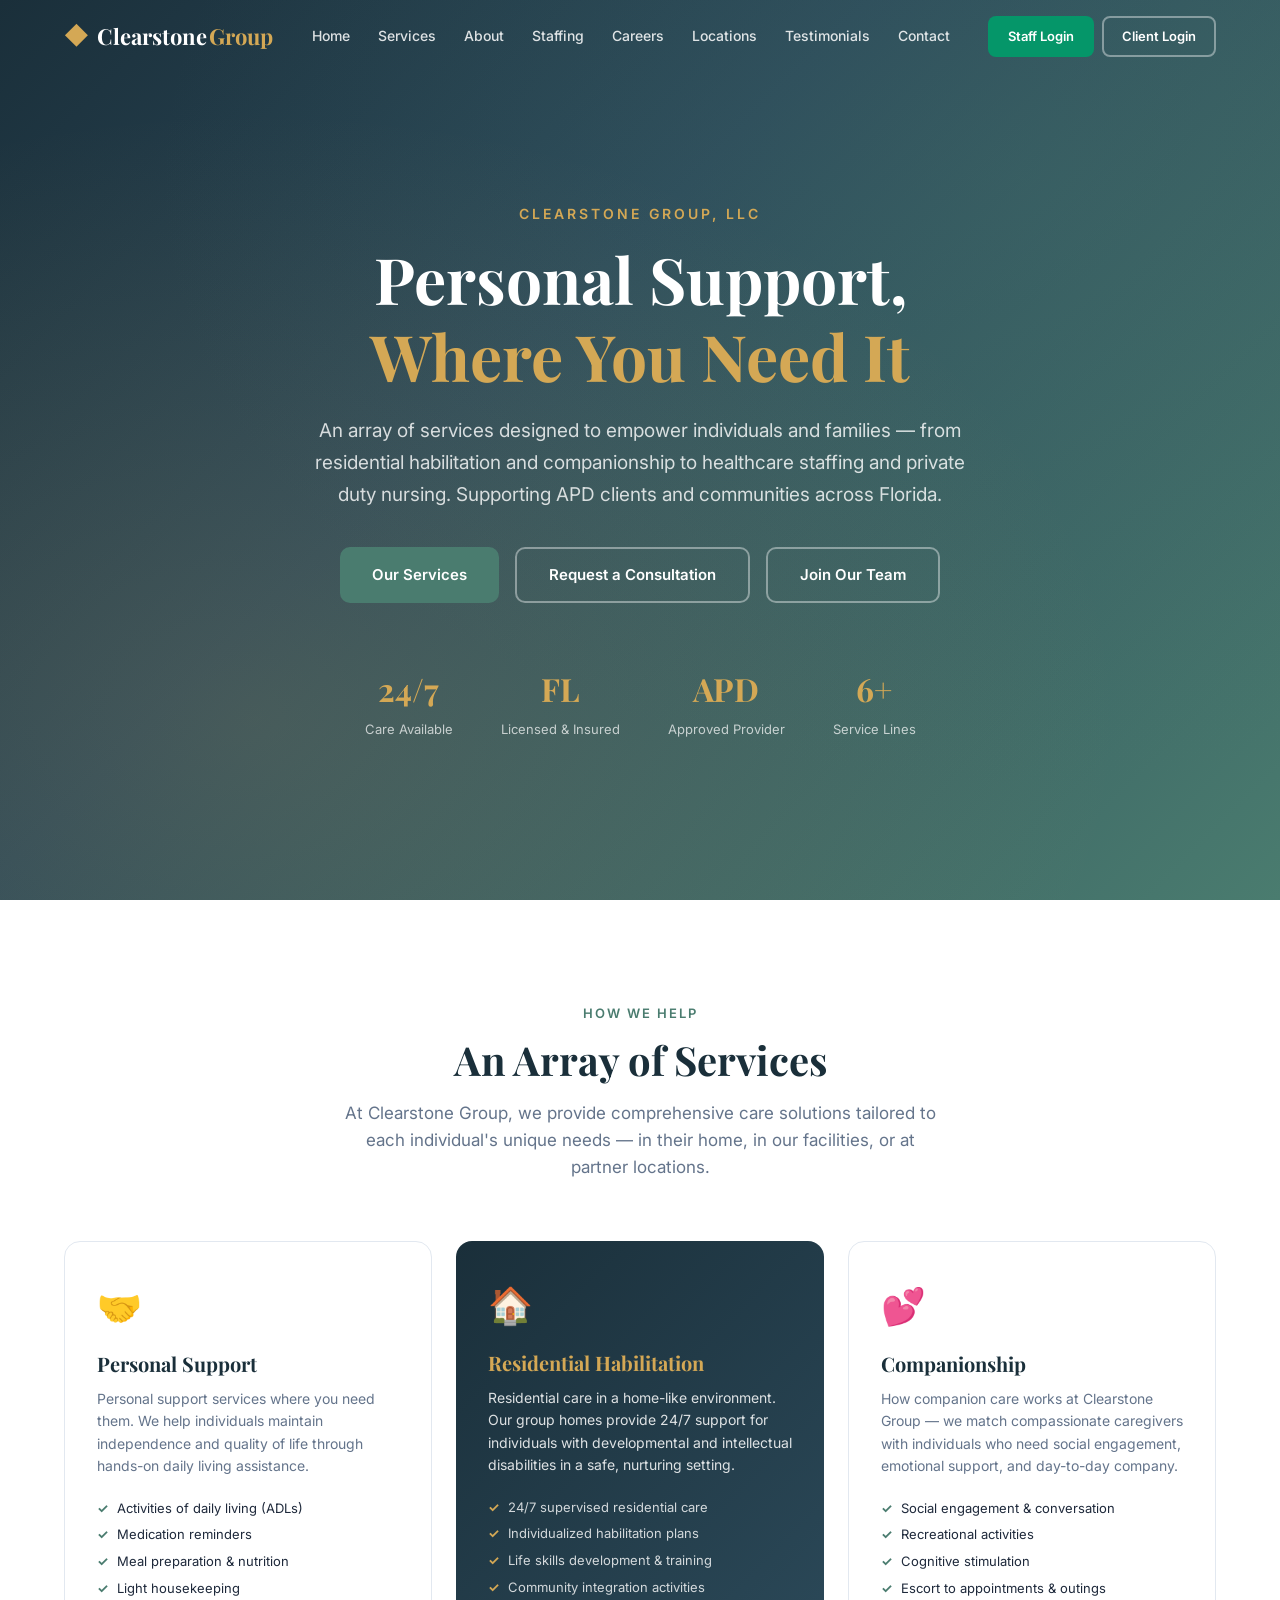
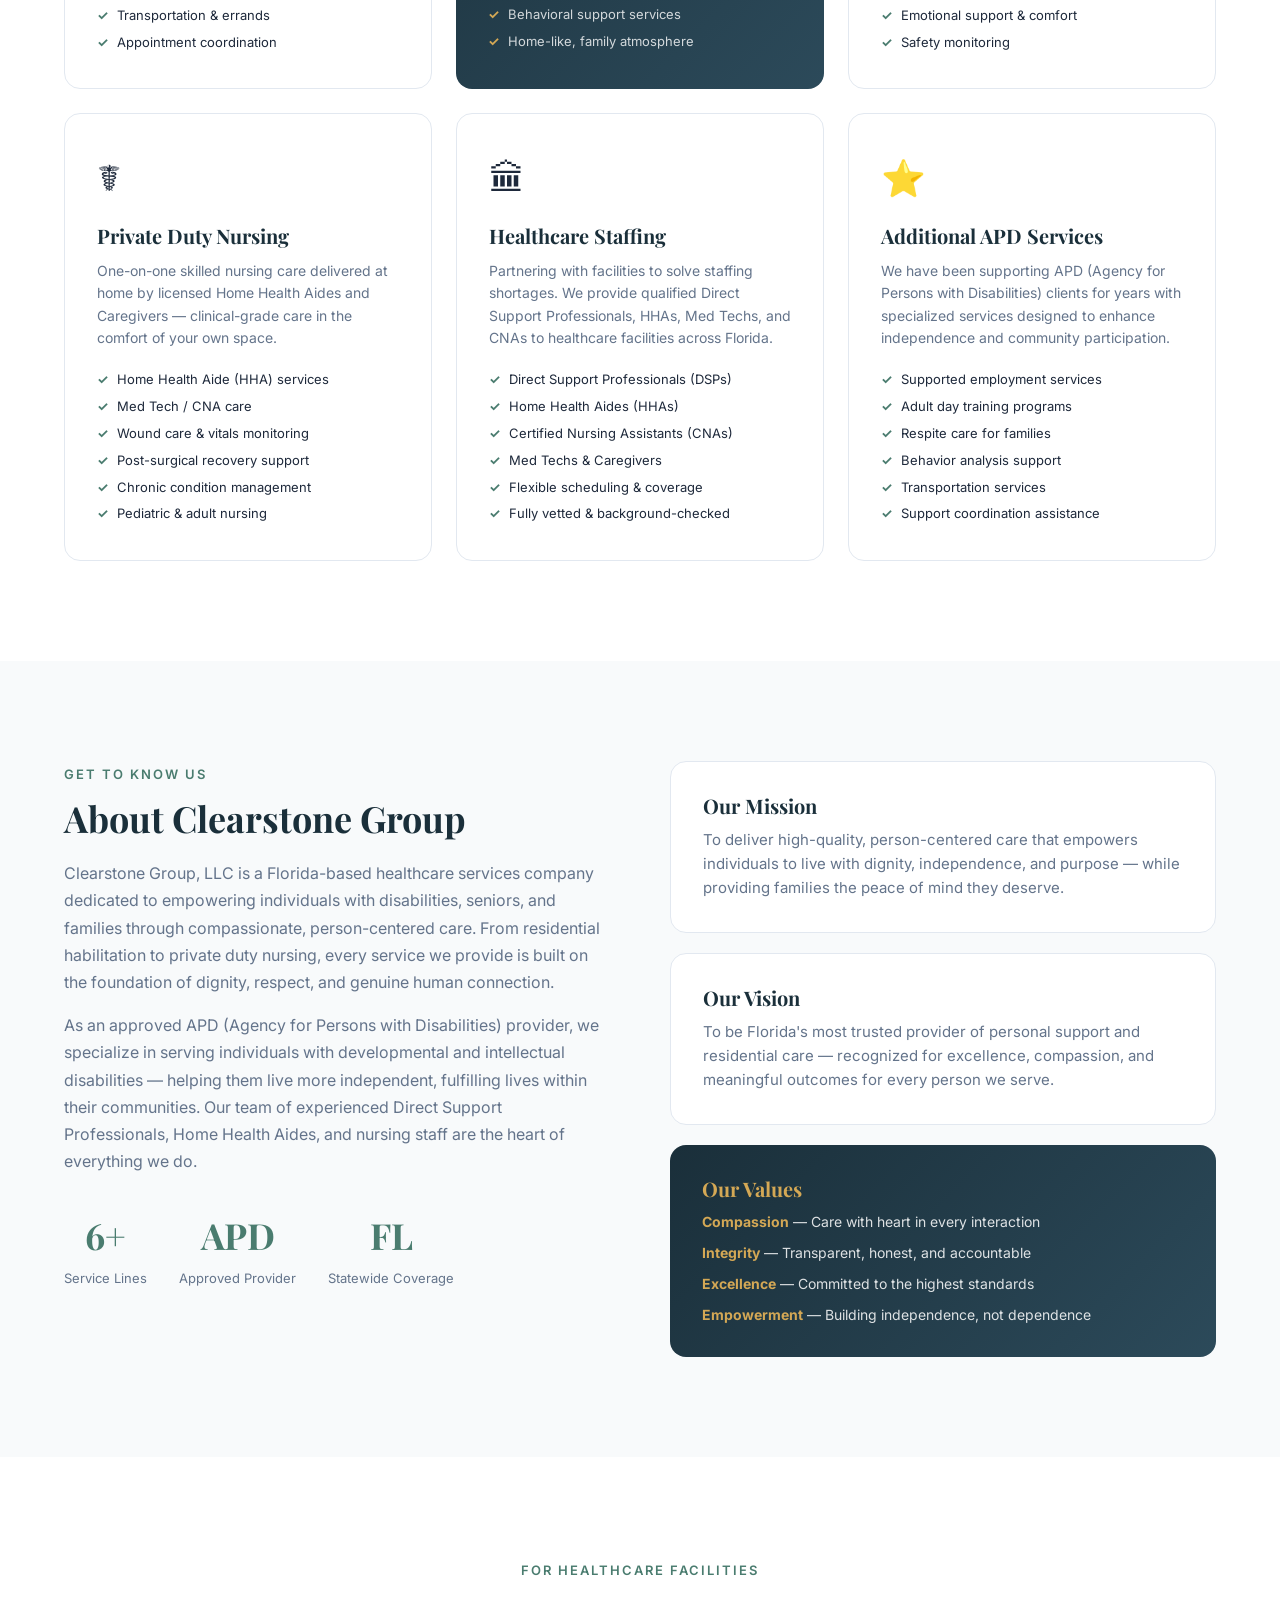
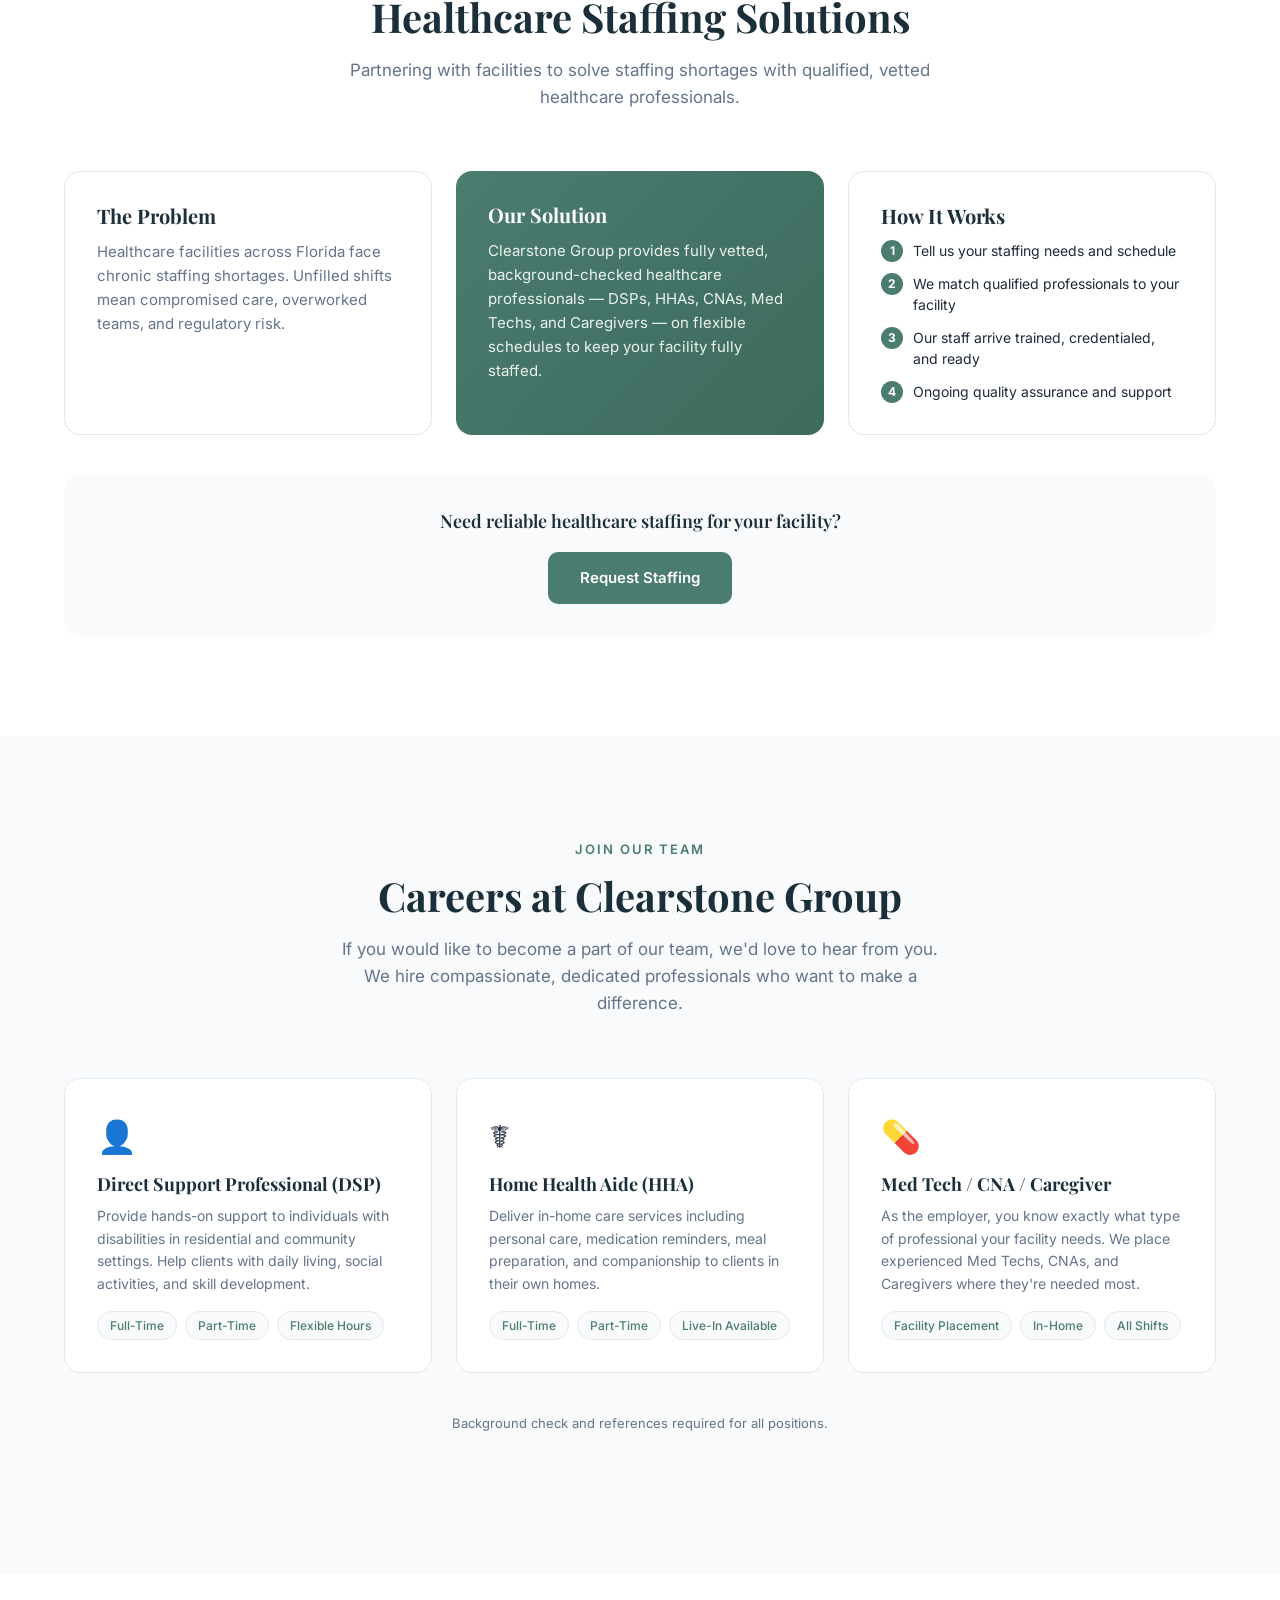
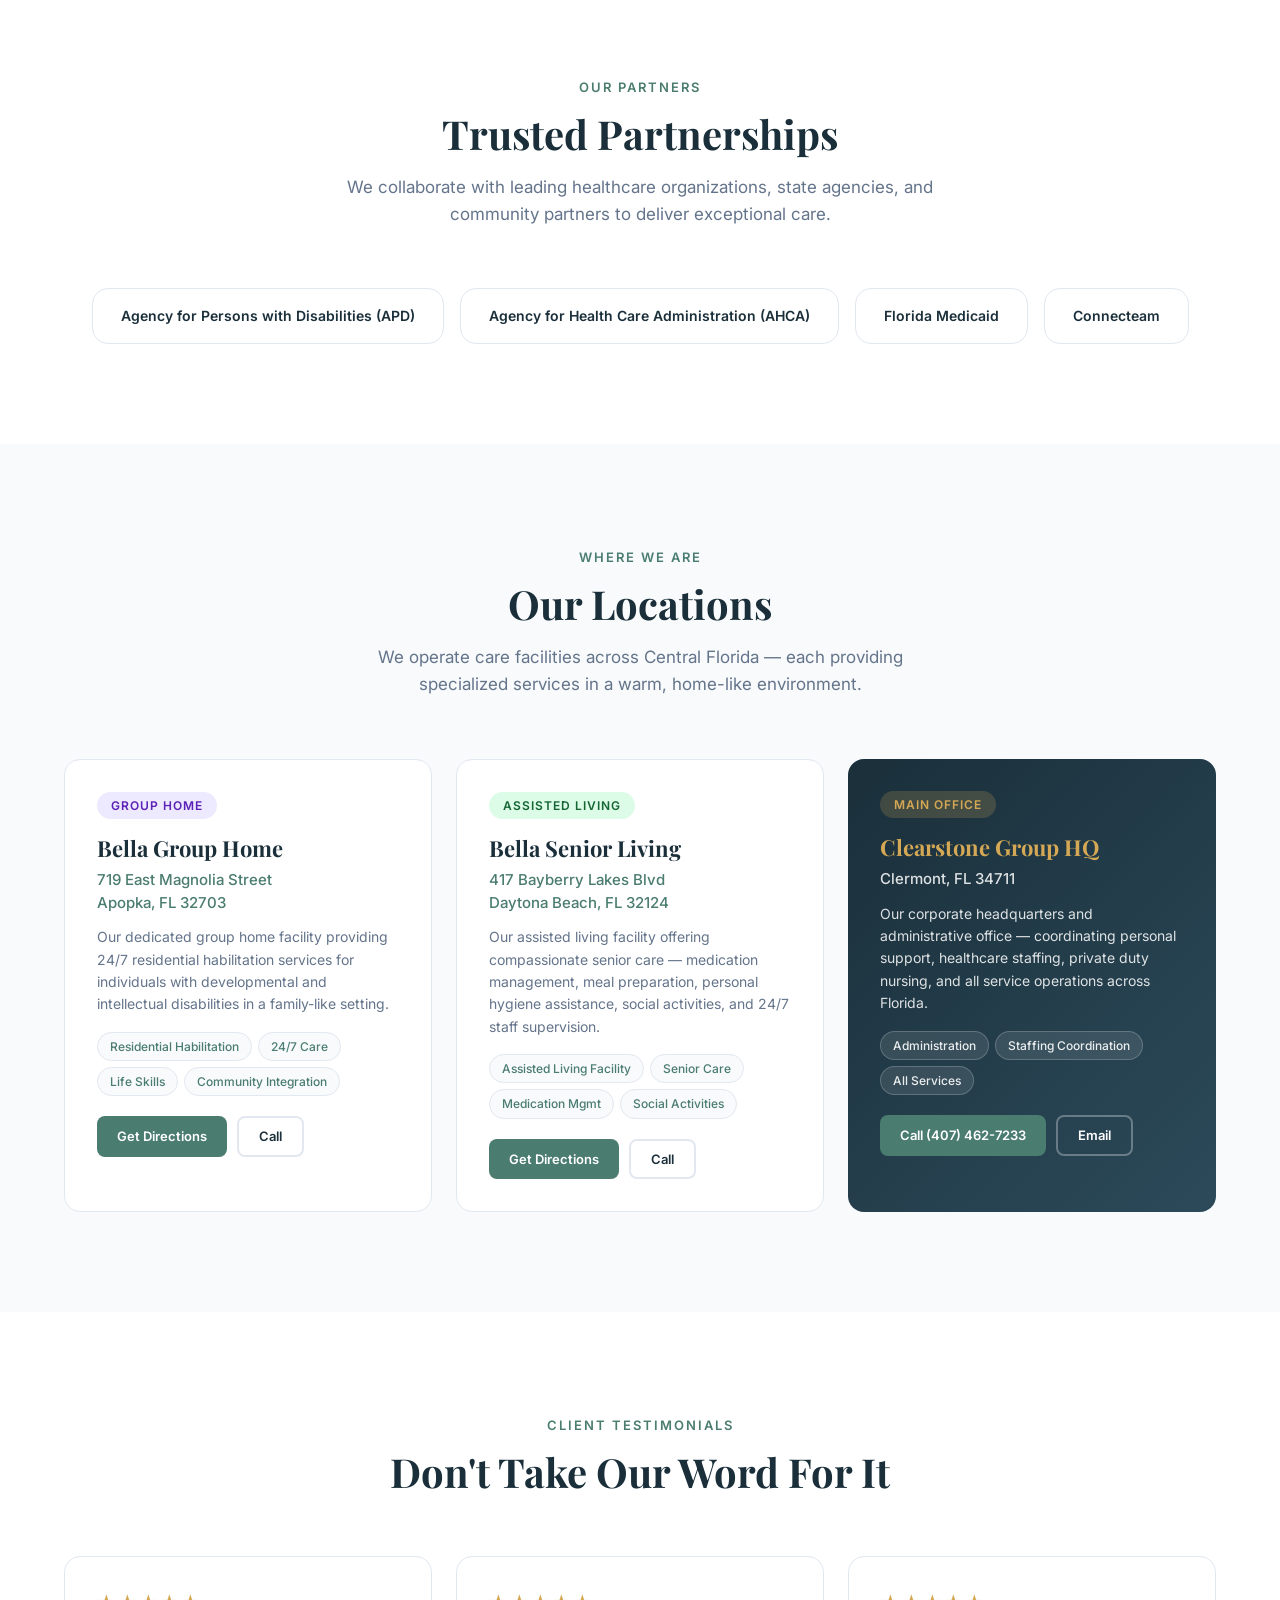
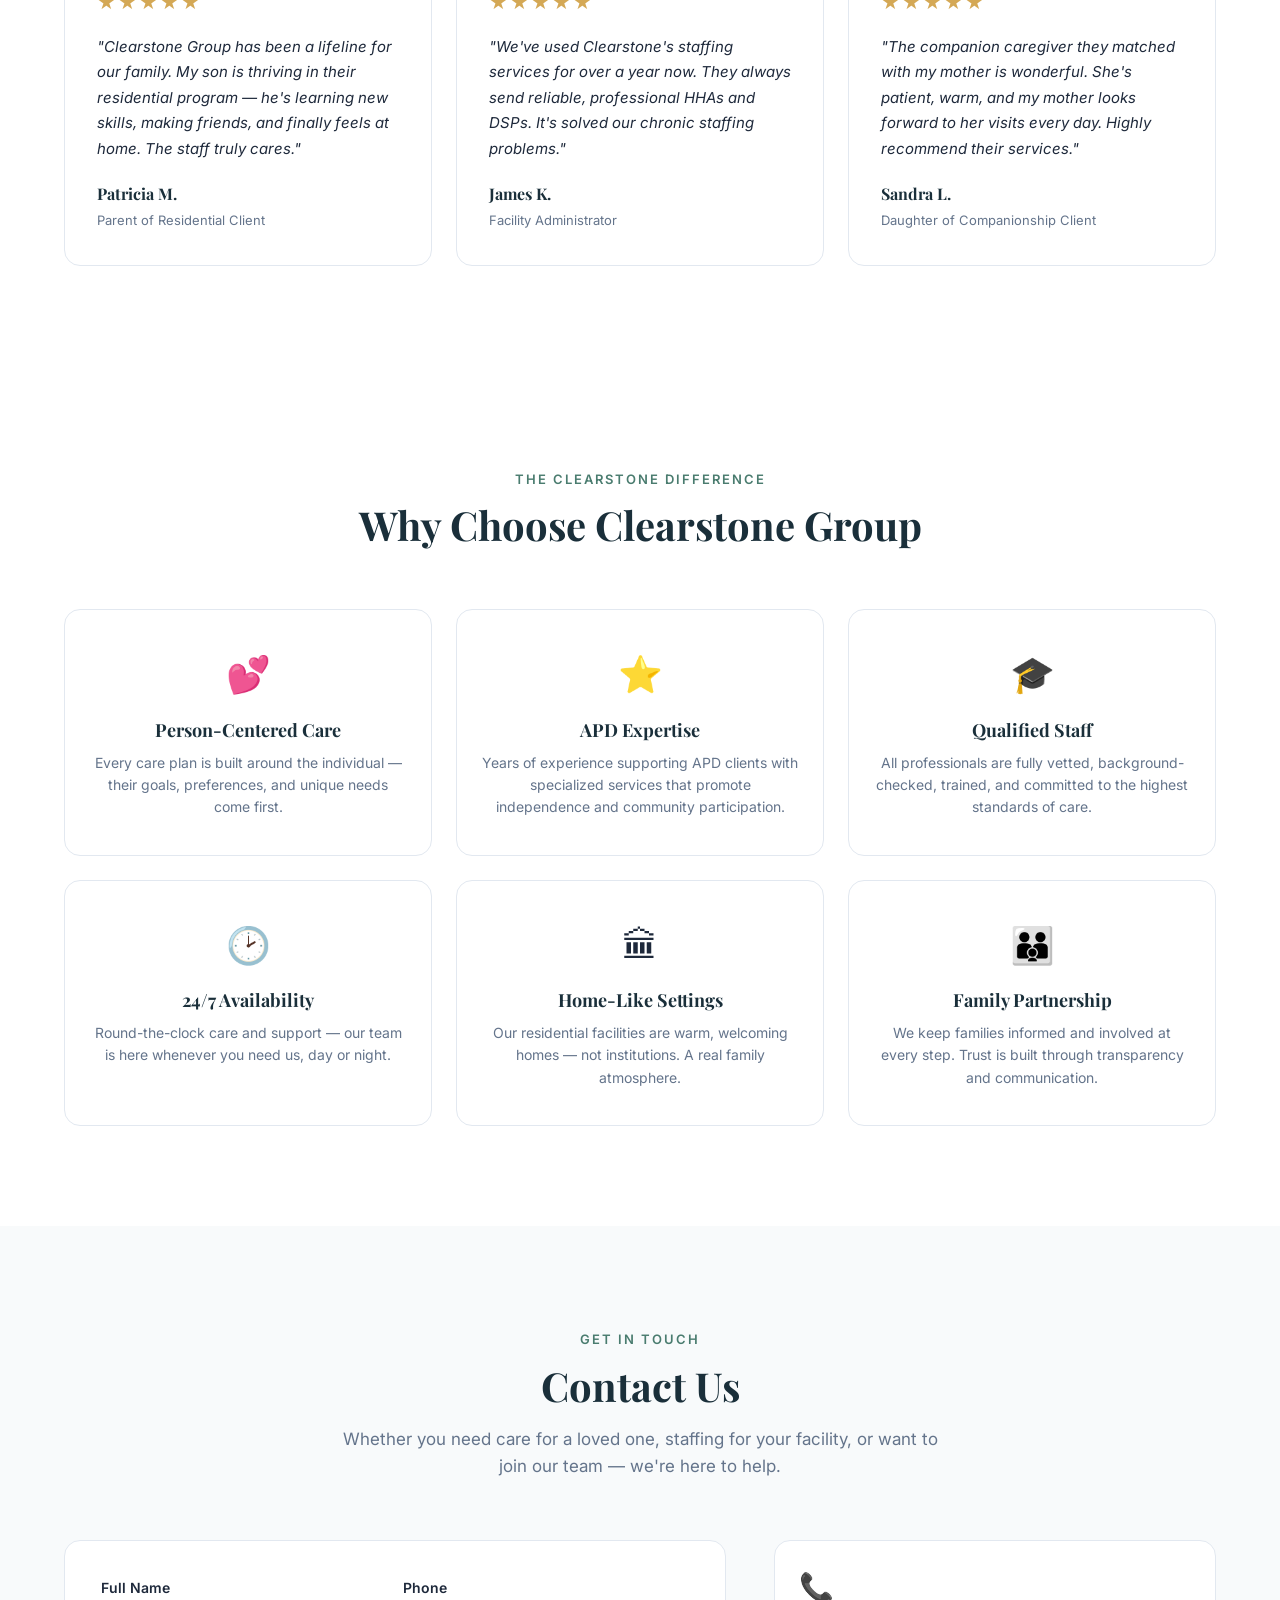
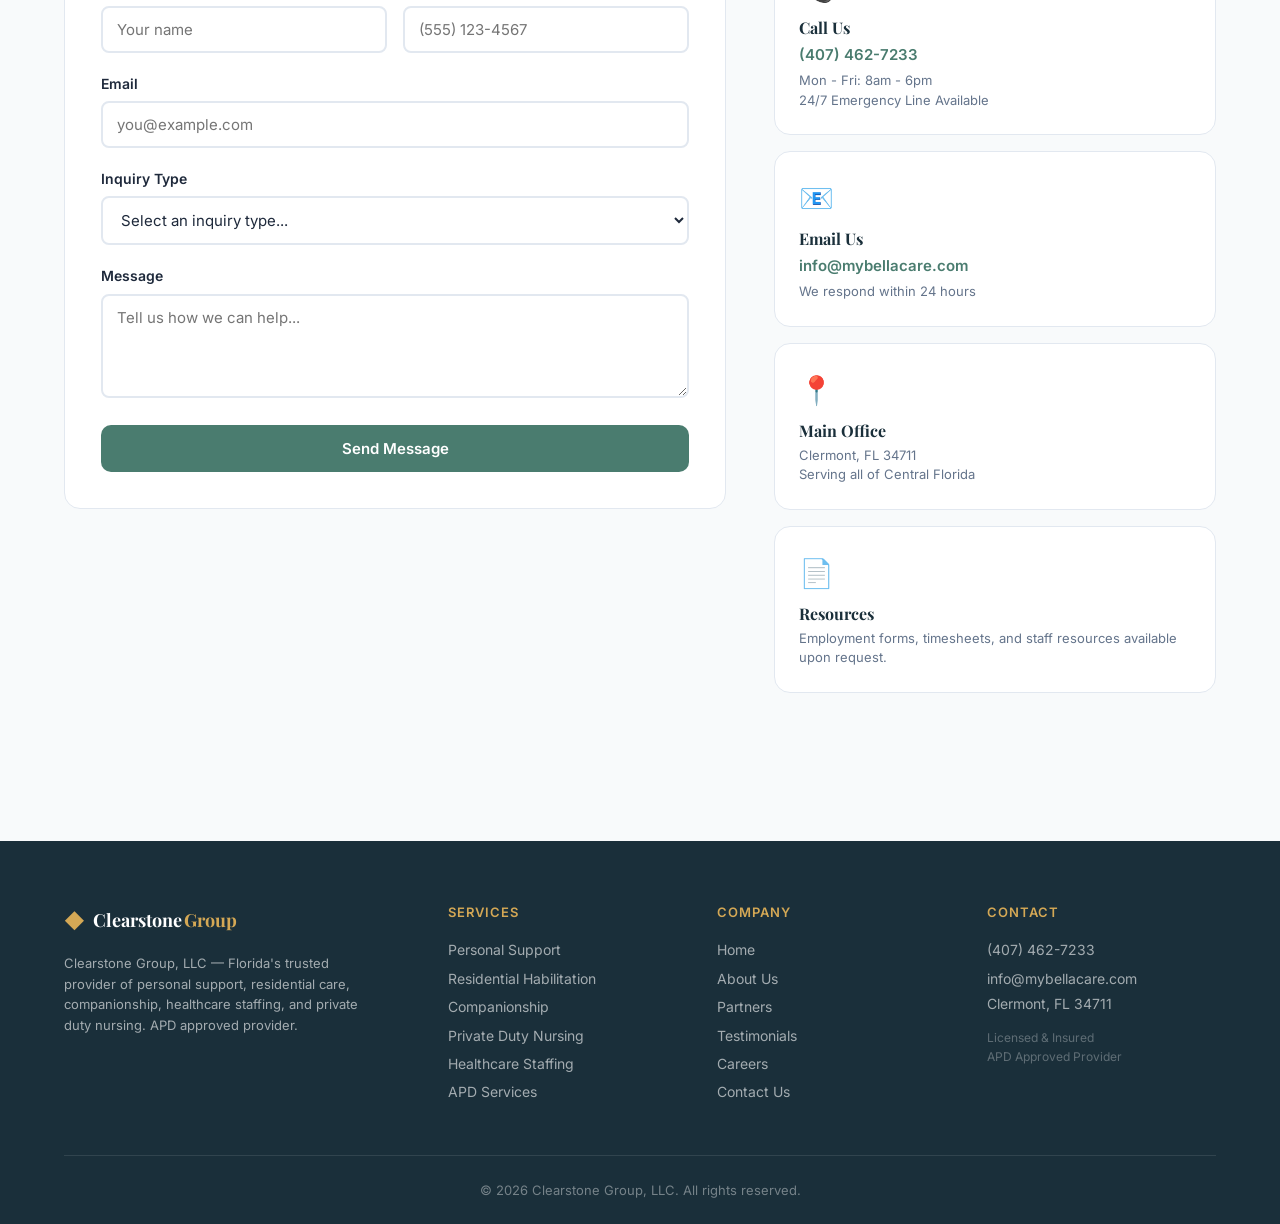
==== commit 36023659: "fix: update phone number to (407) 462-7233 Co-Authored-By: Claude Opus 4.6 <noreply@anthropic.com>" ====
--- a/index.html
+++ b/index.html
@@ -360,7 +360,7 @@
           </div>
           <div class="location-actions">
             <a href="https://maps.google.com/?q=719+East+Magnolia+Street+Apopka+FL+32703" target="_blank" class="btn btn-primary btn-sm">Get Directions</a>
-            <a href="tel:+14077962406" class="btn btn-outline-dark btn-sm">Call</a>
+            <a href="tel:+14074627233" class="btn btn-outline-dark btn-sm">Call</a>
           </div>
         </div>
 
@@ -377,7 +377,7 @@
           </div>
           <div class="location-actions">
             <a href="https://maps.google.com/?q=417+Bayberry+Lakes+Blvd+Daytona+Beach+FL+32124" target="_blank" class="btn btn-primary btn-sm">Get Directions</a>
-            <a href="tel:+14077962406" class="btn btn-outline-dark btn-sm">Call</a>
+            <a href="tel:+14074627233" class="btn btn-outline-dark btn-sm">Call</a>
           </div>
         </div>
 
@@ -392,7 +392,7 @@
             <span class="tag">All Services</span>
           </div>
           <div class="location-actions">
-            <a href="tel:+14077962406" class="btn btn-primary btn-sm">Call (407) 796-2406</a>
+            <a href="tel:+14074627233" class="btn btn-primary btn-sm">Call (407) 462-7233</a>
             <a href="mailto:info@mybellacare.com" class="btn btn-outline-dark btn-sm">Email</a>
           </div>
         </div>
@@ -539,7 +539,7 @@
           <div class="info-card">
             <div class="info-icon">&#128222;</div>
             <h3>Call Us</h3>
-            <a href="tel:+14077962406">(407) 796-2406</a>
+            <a href="tel:+14074627233">(407) 462-7233</a>
             <p>Mon - Fri: 8am - 6pm<br>24/7 Emergency Line Available</p>
           </div>
           <div class="info-card">
@@ -602,7 +602,7 @@
         </div>
         <div class="footer-links">
           <h4>Contact</h4>
-          <a href="tel:+14077962406">(407) 796-2406</a>
+          <a href="tel:+14074627233">(407) 462-7233</a>
           <a href="mailto:info@mybellacare.com">info@mybellacare.com</a>
           <p>Clermont, FL 34711</p>
           <p style="margin-top:12px; font-size:12px; opacity:0.5;">Licensed & Insured<br>APD Approved Provider</p>
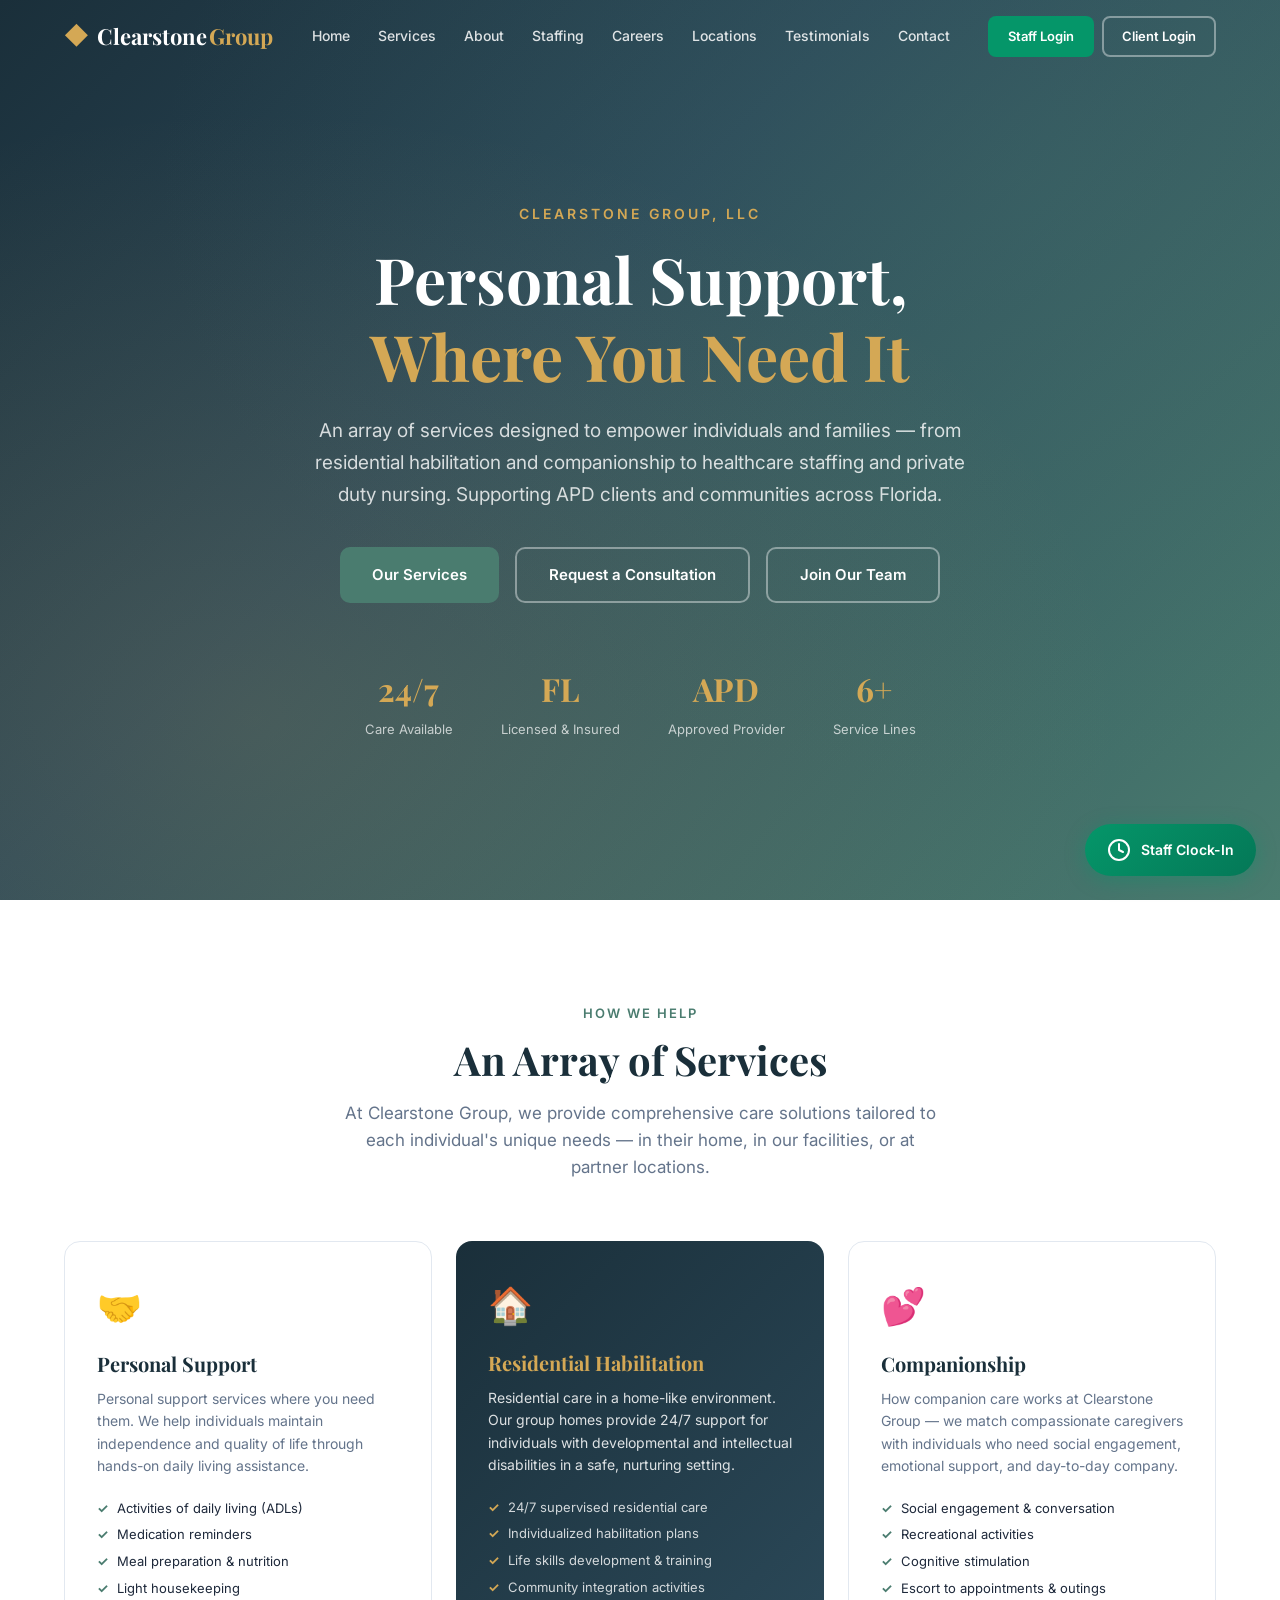
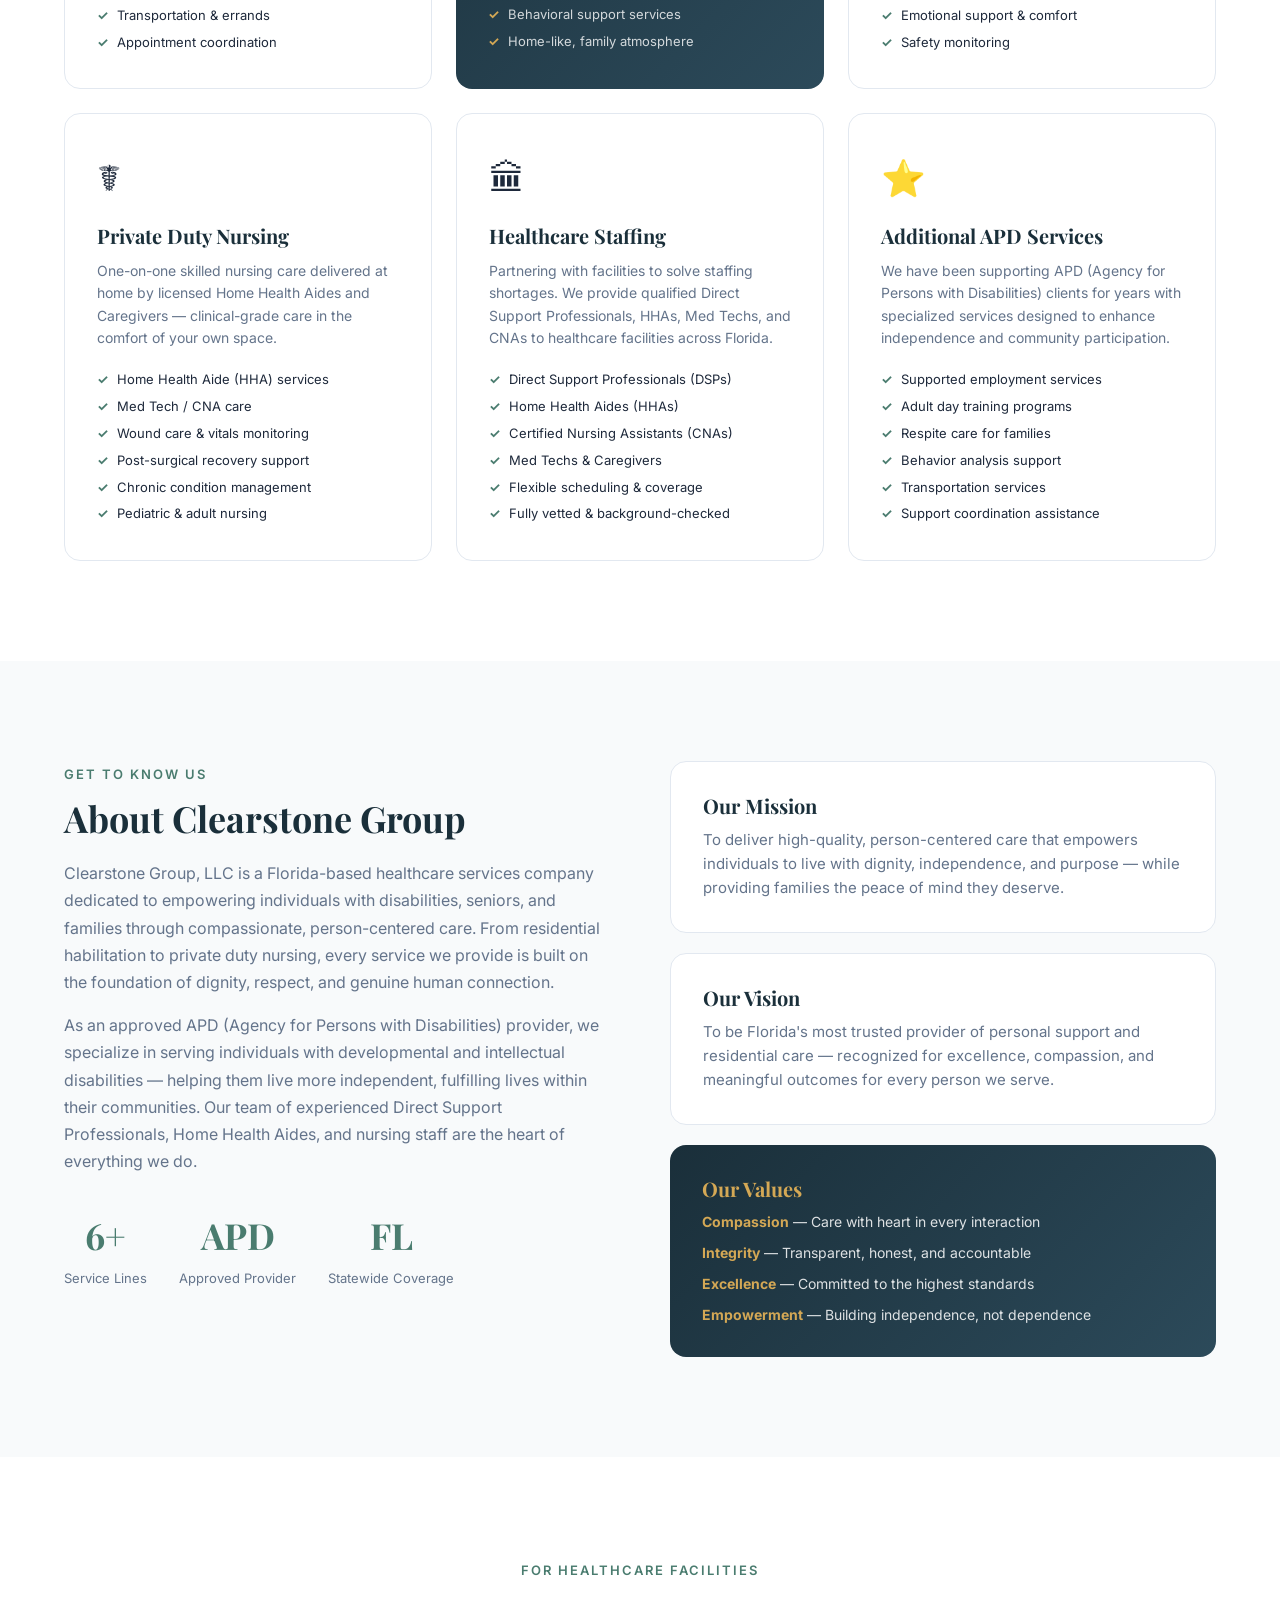
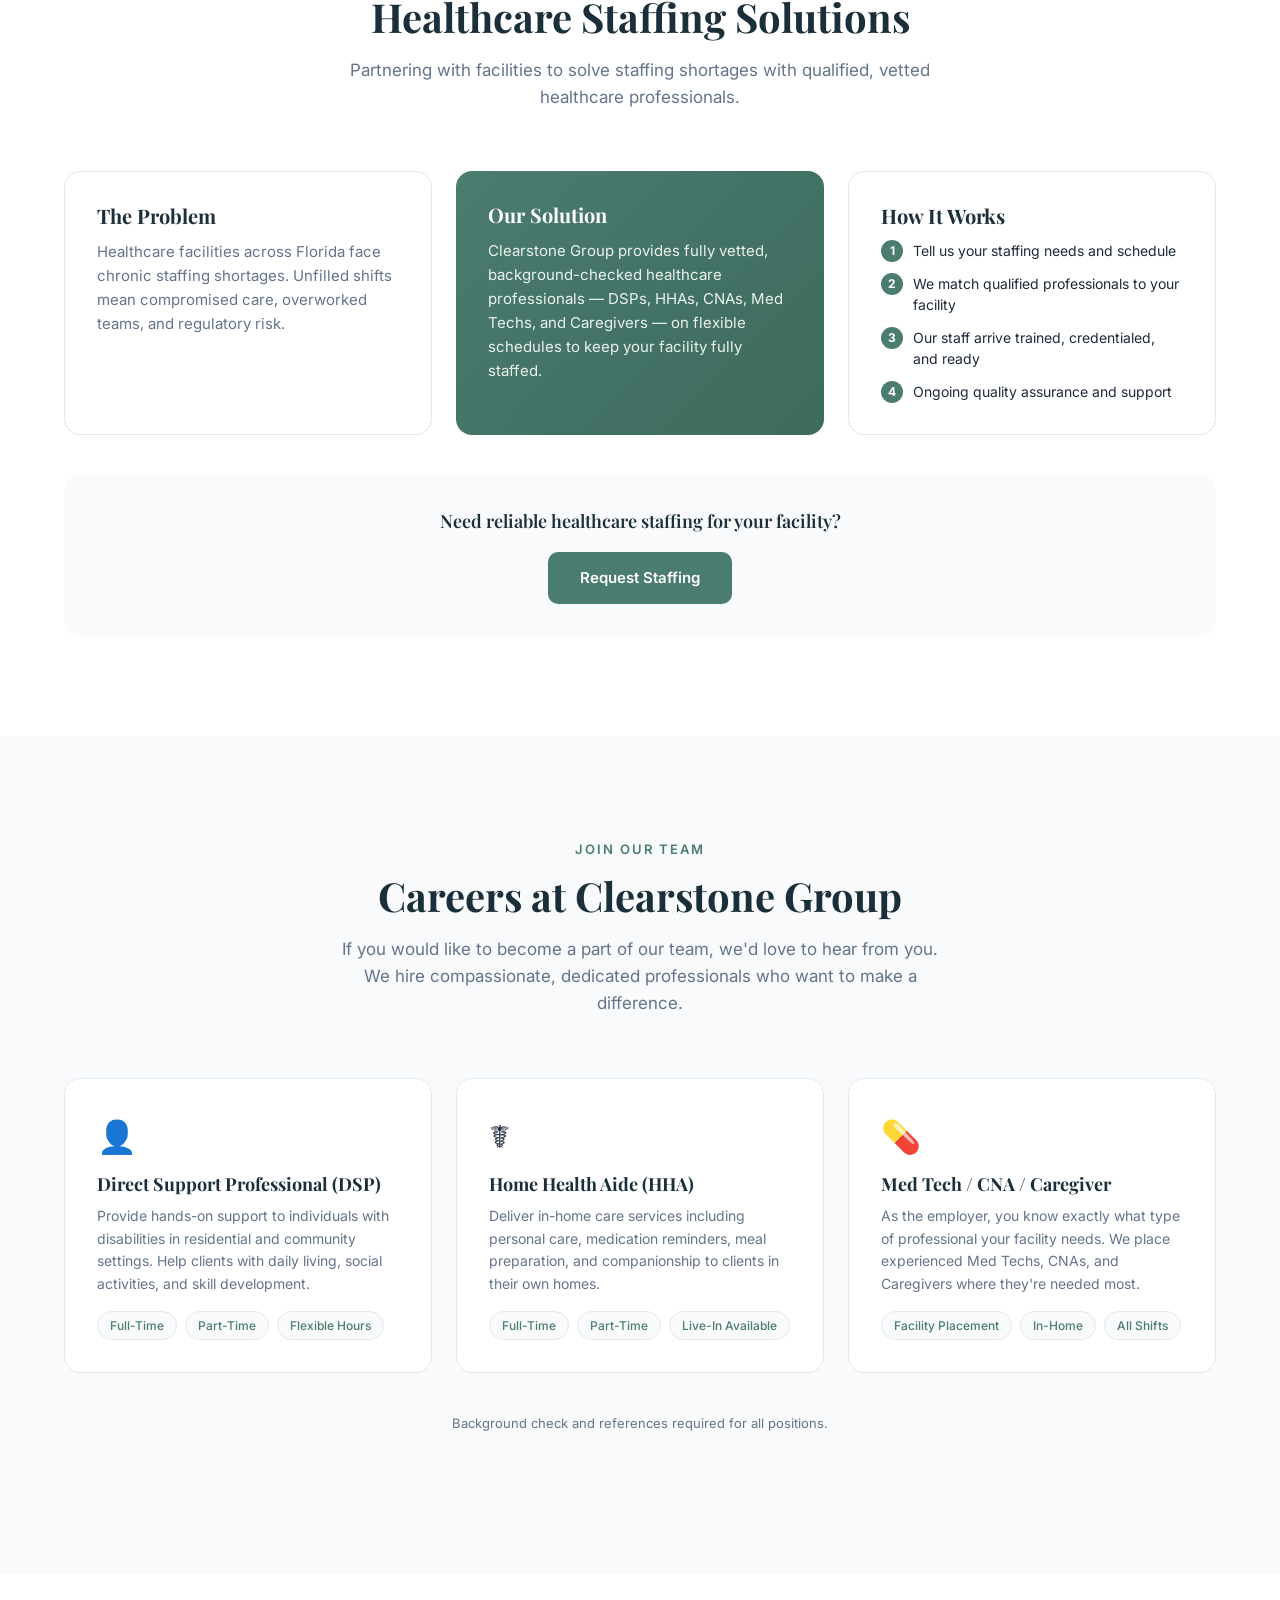
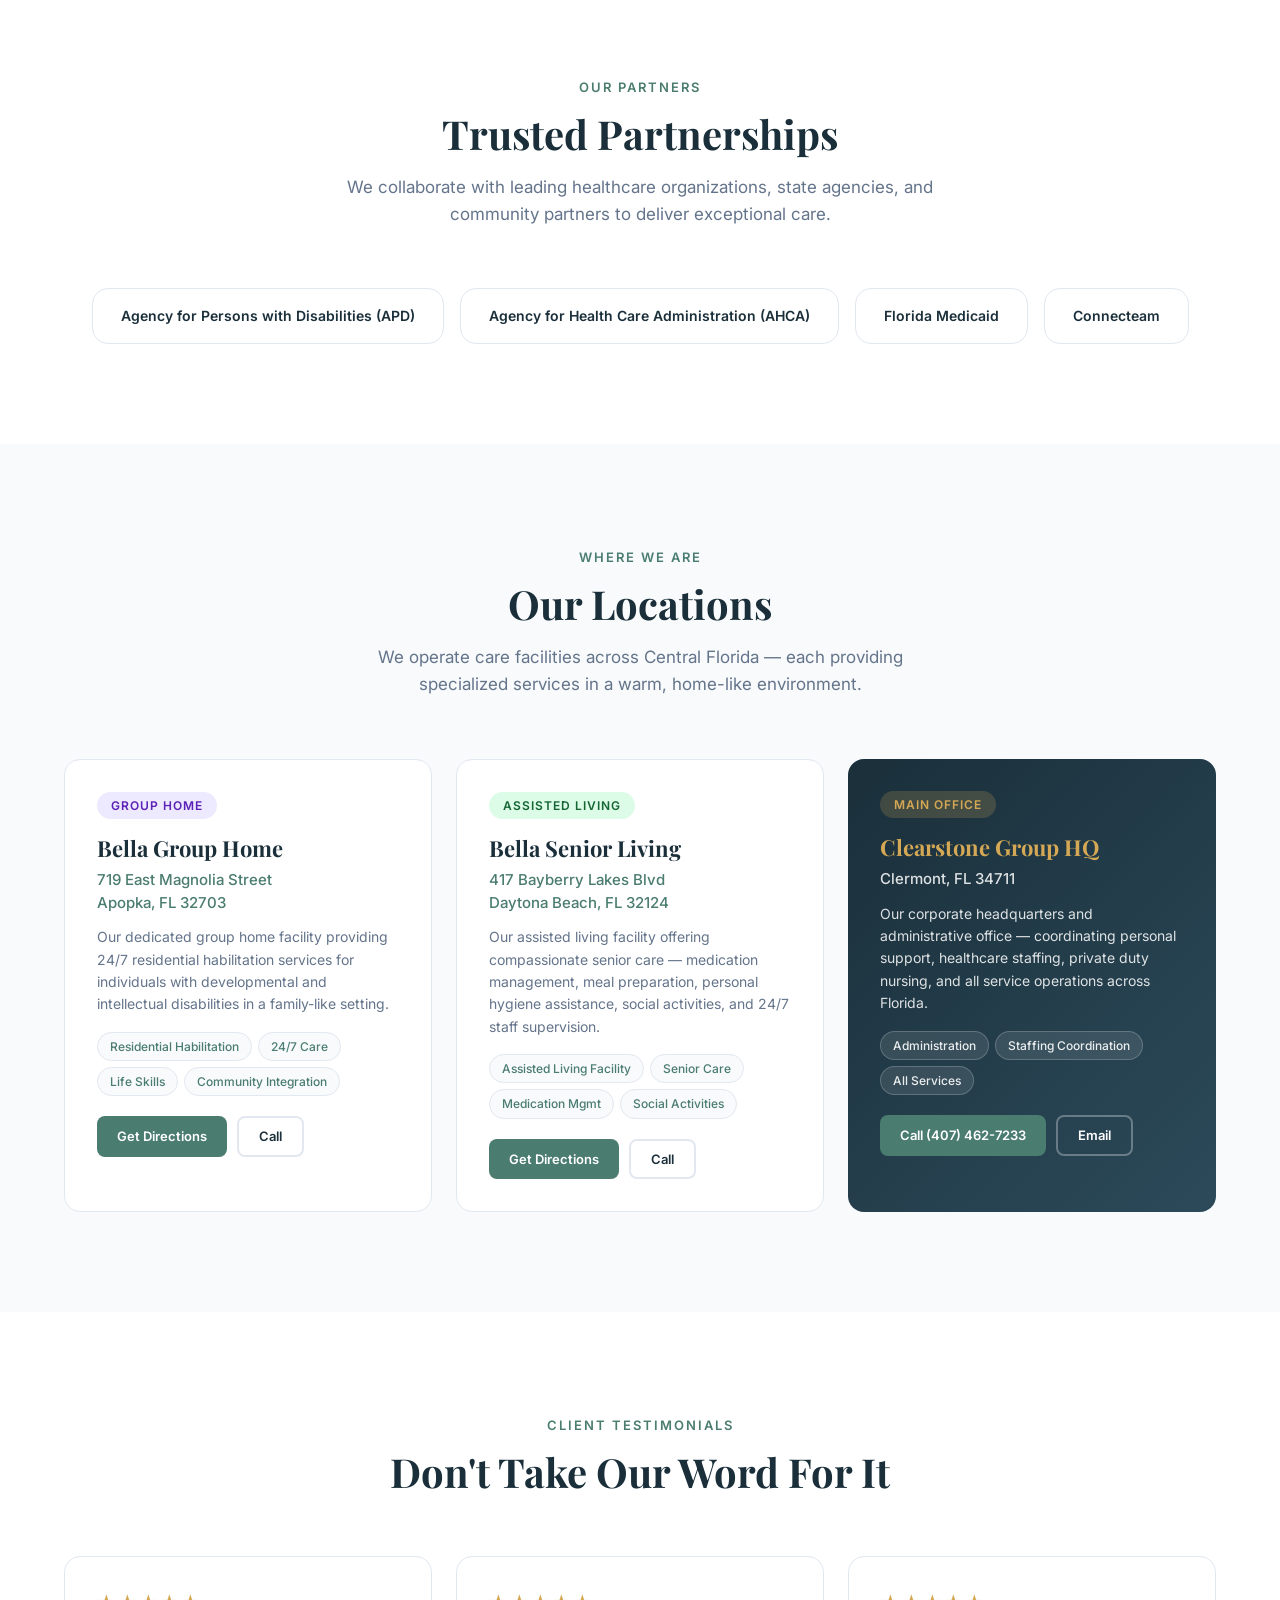
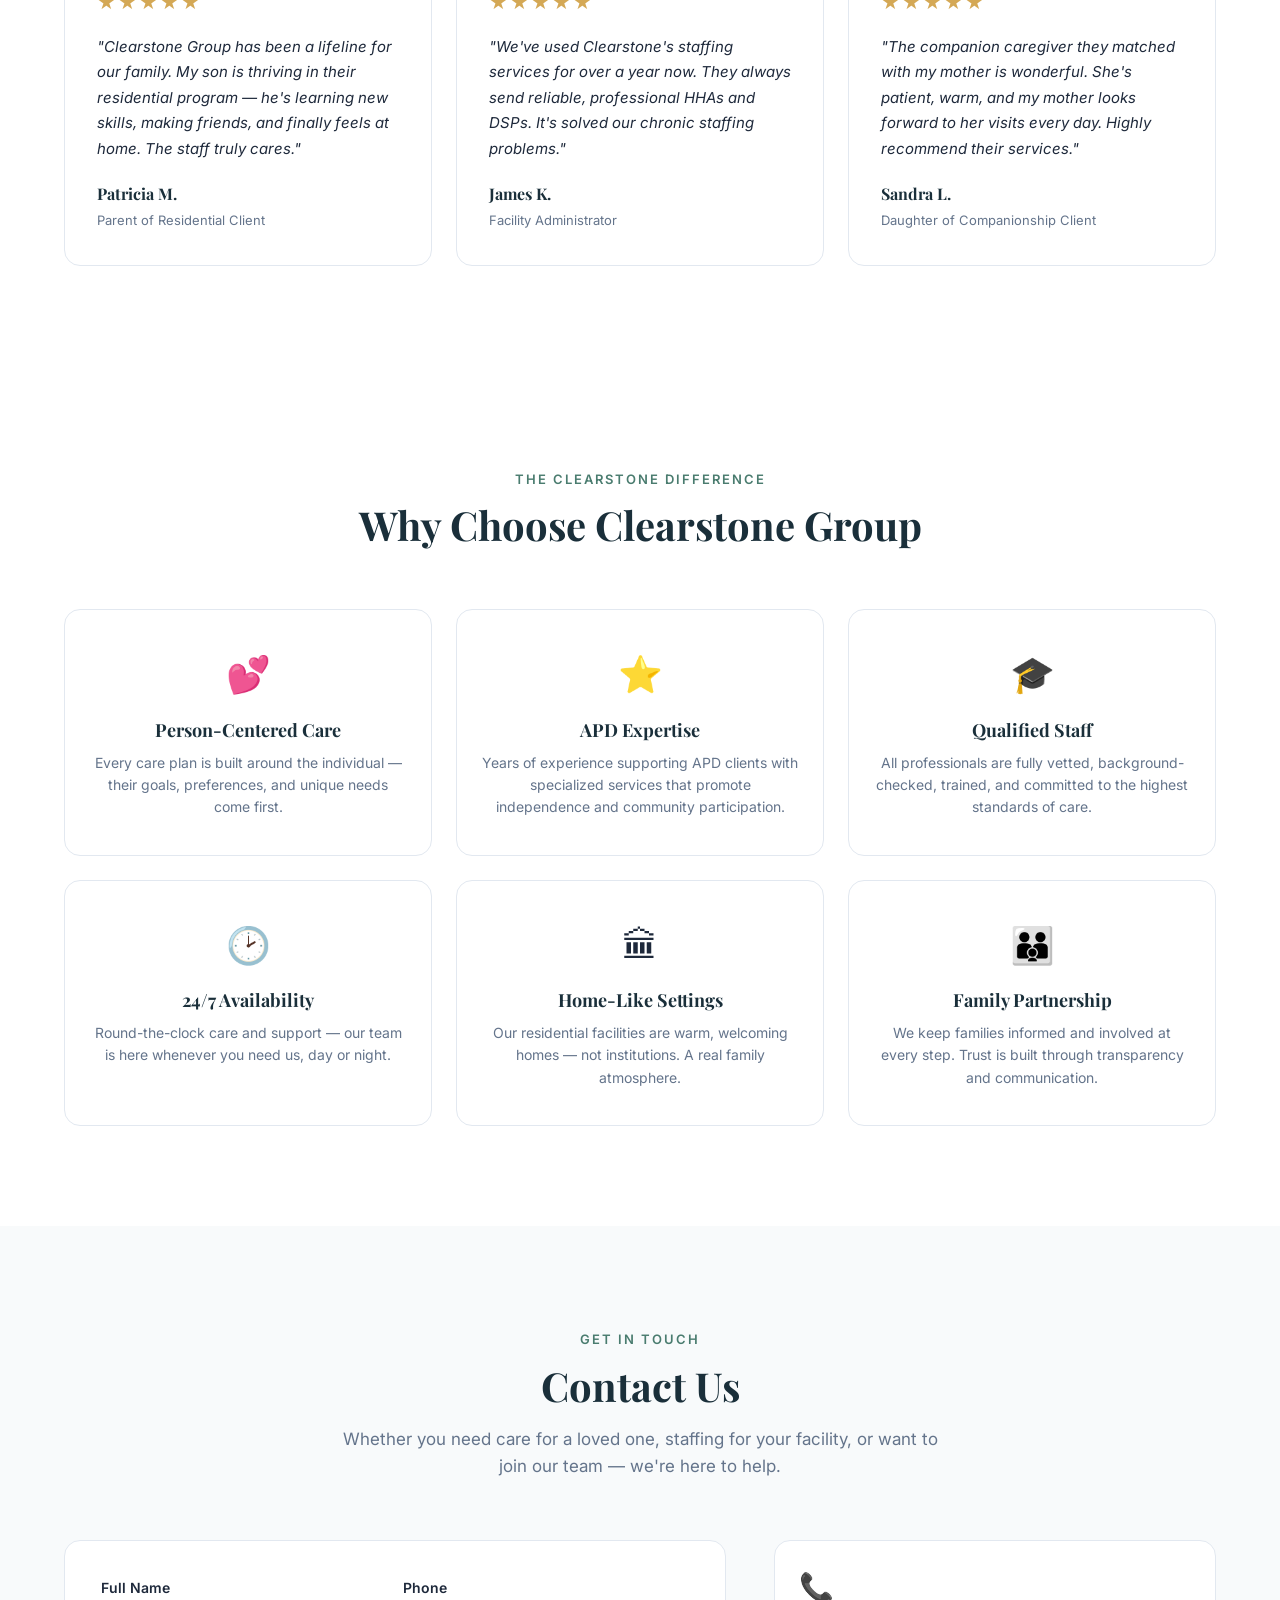
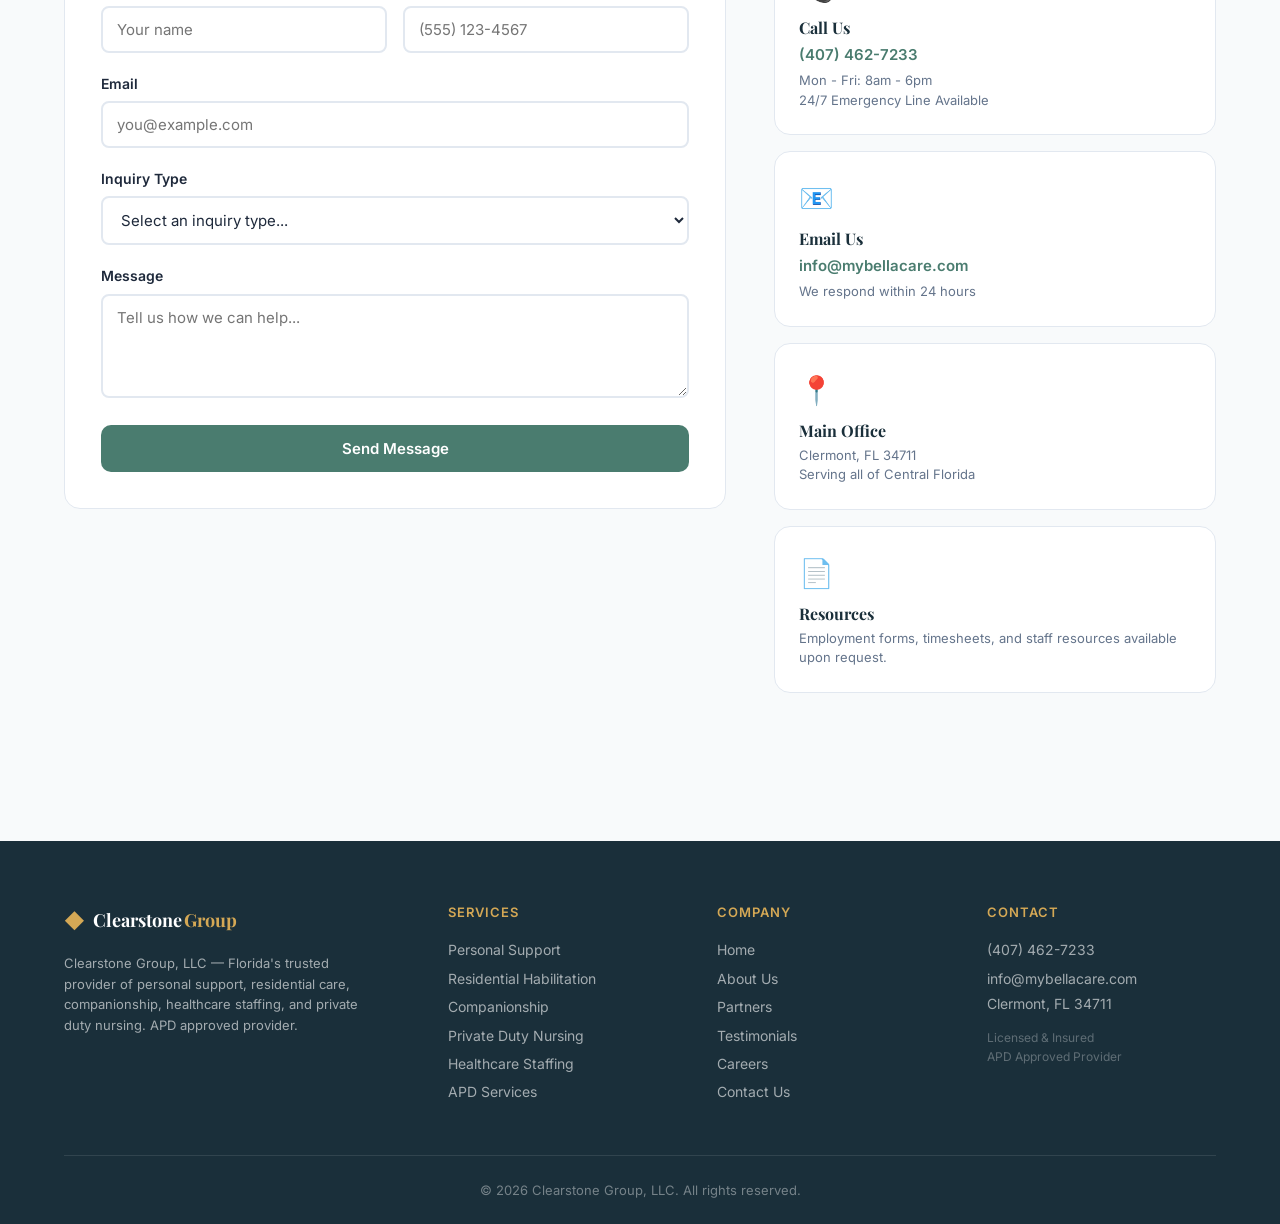
==== commit 29050580: "feat: floating Staff Clock-In button with pulse animation Green pill-shaped FAB in bottom-right corn" ====
--- a/index.html
+++ b/index.html
@@ -2,7 +2,7 @@
 <html lang="en">
 <head>
   <meta charset="UTF-8">
-  <meta name="viewport" content="width=device-width, initial-scale=1">
+  <meta name="viewport" content="width=device-width, initial-scale=1, viewport-fit=cover">
   <meta name="description" content="Clearstone Group, LLC — Florida's trusted provider of Personal Support, Residential Habilitation, Companionship, Healthcare Staffing & Private Duty Nursing. Supporting APD clients and families since day one.">
   <meta name="keywords" content="clearstone group, personal support, residential habilitation, companionship, healthcare staffing, private duty nursing, home health aide, APD services, Florida, group home, DSP">
   <meta name="theme-color" content="#1a2f3a">
@@ -41,7 +41,7 @@
         <a href="#testimonials">Testimonials</a>
         <a href="#contact">Contact</a>
         <div class="nav-links-portals">
-          <a href="https://shiftpulse.io/#/login" class="nav-portal-btn staff">Staff Login</a>
+          <a href="https://shiftpulse.io/#/clock/DF6441" class="nav-portal-btn staff" target="_blank">Staff Clock-In</a>
           <a href="https://shiftpulse.io/#/login" class="nav-portal-btn client">Client Login</a>
         </div>
       </nav>
@@ -614,24 +614,100 @@
     </div>
   </footer>
 
+  <!-- ═══ Mobile Bottom Navigation Bar ═══ -->
+  <nav class="mobile-bottom-nav" id="mobile-bottom-nav">
+    <a href="#home" class="bottom-nav-item active" data-section="home">
+      <svg width="22" height="22" viewBox="0 0 24 24" fill="none" stroke="currentColor" stroke-width="2" stroke-linecap="round" stroke-linejoin="round"><path d="M3 9l9-7 9 7v11a2 2 0 01-2 2H5a2 2 0 01-2-2z"/><polyline points="9 22 9 12 15 12 15 22"/></svg>
+      <span>Home</span>
+    </a>
+    <a href="#services" class="bottom-nav-item" data-section="services">
+      <svg width="22" height="22" viewBox="0 0 24 24" fill="none" stroke="currentColor" stroke-width="2" stroke-linecap="round" stroke-linejoin="round"><rect x="3" y="3" width="7" height="7"/><rect x="14" y="3" width="7" height="7"/><rect x="14" y="14" width="7" height="7"/><rect x="3" y="14" width="7" height="7"/></svg>
+      <span>Services</span>
+    </a>
+    <a href="tel:+14074627233" class="bottom-nav-item bottom-nav-cta">
+      <svg width="24" height="24" viewBox="0 0 24 24" fill="currentColor"><path d="M6.62 10.79c1.44 2.83 3.76 5.14 6.59 6.59l2.2-2.2c.27-.27.67-.36 1.02-.24 1.12.37 2.33.57 3.57.57.55 0 1 .45 1 1V20c0 .55-.45 1-1 1-9.39 0-17-7.61-17-17 0-.55.45-1 1-1h3.5c.55 0 1 .45 1 1 0 1.25.2 2.45.57 3.57.11.35.03.74-.25 1.02l-2.2 2.2z"/></svg>
+      <span>Call</span>
+    </a>
+    <a href="#careers" class="bottom-nav-item" data-section="careers">
+      <svg width="22" height="22" viewBox="0 0 24 24" fill="none" stroke="currentColor" stroke-width="2" stroke-linecap="round" stroke-linejoin="round"><rect x="2" y="7" width="20" height="14" rx="2" ry="2"/><path d="M16 21V5a2 2 0 00-2-2h-4a2 2 0 00-2 2v16"/></svg>
+      <span>Careers</span>
+    </a>
+    <a href="#contact" class="bottom-nav-item" data-section="contact">
+      <svg width="22" height="22" viewBox="0 0 24 24" fill="none" stroke="currentColor" stroke-width="2" stroke-linecap="round" stroke-linejoin="round"><path d="M21 11.5a8.38 8.38 0 01-.9 3.8 8.5 8.5 0 01-7.6 4.7 8.38 8.38 0 01-3.8-.9L3 21l1.9-5.7a8.38 8.38 0 01-.9-3.8 8.5 8.5 0 014.7-7.6 8.38 8.38 0 013.8-.9h.5a8.48 8.48 0 018 8v.5z"/></svg>
+      <span>Contact</span>
+    </a>
+  </nav>
+
+  <!-- ═══ Floating Staff Clock-In Button ═══ -->
+  <a href="https://shiftpulse.io/#/clock/DF6441" target="_blank" class="fab-clockin" id="fab-clockin" aria-label="Staff Clock-In">
+    <svg width="24" height="24" viewBox="0 0 24 24" fill="none" stroke="currentColor" stroke-width="2" stroke-linecap="round" stroke-linejoin="round"><circle cx="12" cy="12" r="10"/><polyline points="12 6 12 12 16 14"/></svg>
+    <span class="fab-clockin-label">Staff Clock-In</span>
+  </a>
+
+  <!-- ═══ Back to Top ═══ -->
+  <button class="back-to-top" id="back-to-top" aria-label="Back to top">
+    <svg width="20" height="20" viewBox="0 0 24 24" fill="none" stroke="currentColor" stroke-width="2.5" stroke-linecap="round" stroke-linejoin="round"><polyline points="18 15 12 9 6 15"/></svg>
+  </button>
+
   <script>
     // ─── Navbar scroll effect ───
     const navbar = document.getElementById('navbar');
+    const backToTop = document.getElementById('back-to-top');
+    let lastScrollY = 0;
+    let ticking = false;
+
+    function onScroll() {
+      const scrollY = window.scrollY;
+      navbar.classList.toggle('scrolled', scrollY > 50);
+
+      // Back to top visibility
+      if (backToTop) {
+        backToTop.classList.toggle('visible', scrollY > 600);
+      }
+
+      // Update active bottom nav item
+      updateActiveNav();
+
+      lastScrollY = scrollY;
+      ticking = false;
+    }
+
     window.addEventListener('scroll', () => {
-      navbar.classList.toggle('scrolled', window.scrollY > 50);
-    });
+      if (!ticking) {
+        requestAnimationFrame(onScroll);
+        ticking = true;
+      }
+    }, { passive: true });
+
+    // ─── Back to top click ───
+    if (backToTop) {
+      backToTop.addEventListener('click', () => {
+        window.scrollTo({ top: 0, behavior: 'smooth' });
+      });
+    }
 
     // ─── Mobile menu toggle ───
     const hamburger = document.getElementById('hamburger');
     const navLinks = document.getElementById('nav-links');
     hamburger.addEventListener('click', () => {
+      const isOpen = navLinks.classList.contains('open');
       hamburger.classList.toggle('active');
-      navLinks.classList.toggle('open');
+      if (isOpen) {
+        navLinks.classList.remove('open');
+        document.body.style.overflow = '';
+      } else {
+        navLinks.style.display = 'flex';
+        // Force reflow for transition
+        navLinks.offsetHeight;
+        navLinks.classList.add('open');
+        document.body.style.overflow = 'hidden';
+      }
     });
     navLinks.querySelectorAll('a').forEach(a => {
       a.addEventListener('click', () => {
         hamburger.classList.remove('active');
         navLinks.classList.remove('open');
+        document.body.style.overflow = '';
       });
     });
 
@@ -639,23 +715,50 @@
     document.querySelectorAll('a[href^="#"]').forEach(anchor => {
       anchor.addEventListener('click', e => {
         e.preventDefault();
-        const target = document.querySelector(anchor.getAttribute('href'));
+        const href = anchor.getAttribute('href');
+        if (href === '#') { window.scrollTo({ top: 0, behavior: 'smooth' }); return; }
+        const target = document.querySelector(href);
         if (target) {
-          const offset = 80;
+          const offset = 70;
           const y = target.getBoundingClientRect().top + window.pageYOffset - offset;
           window.scrollTo({ top: y, behavior: 'smooth' });
         }
       });
     });
 
+    // ─── Bottom nav active state tracking ───
+    const sections = ['home', 'services', 'careers', 'contact'];
+    const bottomNavItems = document.querySelectorAll('.bottom-nav-item[data-section]');
+
+    function updateActiveNav() {
+      let current = 'home';
+      for (const id of sections) {
+        const el = document.getElementById(id);
+        if (el) {
+          const rect = el.getBoundingClientRect();
+          if (rect.top <= 150) current = id;
+        }
+      }
+      bottomNavItems.forEach(item => {
+        item.classList.toggle('active', item.dataset.section === current);
+      });
+    }
+
     // ─── Contact form handler ───
     function handleContactSubmit(e) {
       e.preventDefault();
       const form = e.target;
       const success = document.getElementById('form-success');
-      success.style.display = 'block';
-      form.reset();
-      setTimeout(() => { success.style.display = 'none'; }, 5000);
+      const btn = form.querySelector('button[type="submit"]');
+      btn.textContent = 'Sending...';
+      btn.disabled = true;
+      setTimeout(() => {
+        success.style.display = 'block';
+        form.reset();
+        btn.textContent = 'Send Message';
+        btn.disabled = false;
+        setTimeout(() => { success.style.display = 'none'; }, 5000);
+      }, 800);
     }
 
     // ─── Scroll reveal animation ───
@@ -666,7 +769,7 @@
           observer.unobserve(entry.target);
         }
       });
-    }, { threshold: 0.1 });
+    }, { threshold: 0.08, rootMargin: '0px 0px -40px 0px' });
 
     document.querySelectorAll('.service-card, .why-card, .testimonial-card, .about-card, .stat, .info-card, .career-card, .staffing-card, .partner-badge, .location-card').forEach(el => {
       el.classList.add('reveal');
--- a/styles.css
+++ b/styles.css
@@ -24,6 +24,12 @@
   --shadow: 0 1px 4px rgba(0,0,0,0.06);
   --shadow-md: 0 4px 12px rgba(0,0,0,0.08);
   --shadow-lg: 0 8px 30px rgba(0,0,0,0.12);
+  /* Mobile-first spacing scale */
+  --space-xs: 8px;
+  --space-sm: 16px;
+  --space-md: 24px;
+  --space-lg: 40px;
+  --space-xl: 64px;
 }
 
 /* ─── Reset & Base ─── */
@@ -917,7 +923,139 @@
 .careers-grid .reveal:nth-child(3) { transition-delay: 0.2s; }
 
 /* ═══════════════════════════════════════════
-   RESPONSIVE
+   MOBILE BOTTOM NAVIGATION BAR (App-Style)
+   ═══════════════════════════════════════════ */
+.mobile-bottom-nav {
+  display: none;
+  position: fixed;
+  bottom: 0;
+  left: 0;
+  right: 0;
+  z-index: 950;
+  background: rgba(255,255,255,0.92);
+  backdrop-filter: blur(20px);
+  -webkit-backdrop-filter: blur(20px);
+  border-top: 1px solid rgba(0,0,0,0.06);
+  box-shadow: 0 -2px 20px rgba(0,0,0,0.06);
+  justify-content: space-around;
+  align-items: center;
+  padding: 6px 0 calc(6px + env(safe-area-inset-bottom, 0px));
+}
+.bottom-nav-item {
+  display: flex;
+  flex-direction: column;
+  align-items: center;
+  gap: 2px;
+  padding: 6px 12px;
+  font-size: 10px;
+  font-weight: 500;
+  color: var(--text-muted);
+  -webkit-tap-highlight-color: transparent;
+  transition: color 0.2s;
+  position: relative;
+  text-decoration: none;
+}
+.bottom-nav-item svg { transition: color 0.2s, transform 0.2s; }
+.bottom-nav-item.active {
+  color: var(--sage);
+}
+.bottom-nav-item.active svg {
+  transform: scale(1.1);
+}
+.bottom-nav-item.bottom-nav-cta {
+  color: white;
+  background: var(--sage);
+  border-radius: 50%;
+  width: 52px;
+  height: 52px;
+  margin-top: -20px;
+  padding: 0;
+  gap: 0;
+  justify-content: center;
+  box-shadow: 0 4px 16px rgba(74,124,111,0.35);
+}
+.bottom-nav-item.bottom-nav-cta span { display: none; }
+.bottom-nav-item.bottom-nav-cta svg { width: 26px; height: 26px; }
+
+/* ═══════════════════════════════════════════
+   FLOATING STAFF CLOCK-IN BUTTON
+   ═══════════════════════════════════════════ */
+.fab-clockin {
+  position: fixed;
+  bottom: 24px;
+  right: 24px;
+  z-index: 910;
+  display: flex;
+  align-items: center;
+  gap: 10px;
+  padding: 14px 22px;
+  background: linear-gradient(135deg, #059669, #047857);
+  color: white;
+  border: none;
+  border-radius: 50px;
+  box-shadow: 0 4px 20px rgba(5,150,105,0.4), 0 0 0 0 rgba(5,150,105,0.3);
+  cursor: pointer;
+  font-family: inherit;
+  font-size: 14px;
+  font-weight: 600;
+  text-decoration: none;
+  transition: transform 0.2s, box-shadow 0.2s;
+  -webkit-tap-highlight-color: transparent;
+  animation: fab-pulse 3s ease-in-out infinite;
+}
+.fab-clockin:hover {
+  transform: translateY(-2px) scale(1.03);
+  box-shadow: 0 6px 28px rgba(5,150,105,0.5);
+}
+.fab-clockin:active {
+  transform: scale(0.96);
+}
+.fab-clockin svg {
+  flex-shrink: 0;
+}
+.fab-clockin-label {
+  white-space: nowrap;
+}
+@keyframes fab-pulse {
+  0%, 100% { box-shadow: 0 4px 20px rgba(5,150,105,0.4), 0 0 0 0 rgba(5,150,105,0.3); }
+  50% { box-shadow: 0 4px 20px rgba(5,150,105,0.4), 0 0 0 8px rgba(5,150,105,0); }
+}
+
+/* ═══════════════════════════════════════════
+   BACK TO TOP
+   ═══════════════════════════════════════════ */
+.back-to-top {
+  display: none;
+  position: fixed;
+  bottom: 24px;
+  left: 24px;
+  z-index: 900;
+  width: 44px;
+  height: 44px;
+  border-radius: 50%;
+  background: var(--teal);
+  color: white;
+  border: none;
+  box-shadow: 0 2px 12px rgba(0,0,0,0.15);
+  cursor: pointer;
+  align-items: center;
+  justify-content: center;
+  font-size: 20px;
+  opacity: 0;
+  visibility: hidden;
+  transition: opacity 0.3s, visibility 0.3s, transform 0.2s;
+  -webkit-tap-highlight-color: transparent;
+}
+.back-to-top.visible {
+  opacity: 1;
+  visibility: visible;
+}
+.back-to-top:active {
+  transform: scale(0.9);
+}
+
+/* ═══════════════════════════════════════════
+   RESPONSIVE — TABLET (max-width: 1024px)
    ═══════════════════════════════════════════ */
 @media (max-width: 1024px) {
   .services-grid { grid-template-columns: repeat(2, 1fr); }
@@ -929,60 +1067,357 @@
   .footer-grid { grid-template-columns: repeat(2, 1fr); }
 }
 
+/* ═══════════════════════════════════════════
+   RESPONSIVE — MOBILE (max-width: 768px)
+   ═══════════════════════════════════════════ */
 @media (max-width: 768px) {
-  /* Nav */
+  /* ─── Mobile Nav — Slide-in Overlay ─── */
   .nav-links {
     display: none;
-    position: fixed; top: 0; left: 0; right: 0; bottom: 0;
-    background: rgba(26,47,58,0.98);
+    position: fixed;
+    top: 0; left: 0; right: 0; bottom: 0;
+    background: linear-gradient(160deg, rgba(26,47,58,0.98), rgba(44,74,90,0.98));
+    backdrop-filter: blur(20px);
+    -webkit-backdrop-filter: blur(20px);
     flex-direction: column;
     align-items: center;
     justify-content: center;
-    gap: 24px;
+    gap: 0;
     z-index: 999;
-  }
-  .nav-links.open { display: flex; }
-  .nav-links a { font-size: 20px; color: white; }
+    opacity: 0;
+    transform: translateY(-8px);
+    transition: opacity 0.35s ease, transform 0.35s ease;
+  }
+  .nav-links.open {
+    display: flex;
+    opacity: 1;
+    transform: translateY(0);
+  }
+  .nav-links a {
+    font-size: 18px;
+    color: rgba(255,255,255,0.9);
+    padding: 14px 32px;
+    width: 100%;
+    text-align: center;
+    transition: background 0.2s;
+    border-radius: 12px;
+  }
+  .nav-links a:hover,
+  .nav-links a:active {
+    background: rgba(255,255,255,0.08);
+    color: white;
+  }
+  .nav-links a::after { display: none; }
   .nav-portals { display: none; }
   .nav-links-portals {
-    display: flex; gap: 12px;
-    margin-top: 16px;
+    display: flex;
+    flex-direction: column;
+    gap: 12px;
+    margin-top: 24px;
+    width: 100%;
+    padding: 0 40px;
   }
   .nav-links-portals .nav-portal-btn {
-    padding: 12px 28px;
+    padding: 16px 28px;
     font-size: 16px;
+    text-align: center;
+    border-radius: 12px;
+    min-height: 52px;
   }
   .hamburger { display: flex; z-index: 1001; }
 
-  /* Hero */
+  /* ─── Hero ─── */
   .hero { min-height: auto; padding: 0; }
-  .hero-content { padding: 140px 0 80px; }
-  .hero-actions { flex-direction: column; align-items: center; }
-  .hero-badges { gap: 24px; }
-
-  /* Sections */
-  .section { padding: 64px 0; }
-  .services-grid { grid-template-columns: 1fr; }
-  .about-grid { grid-template-columns: 1fr; gap: 40px; }
-  .why-grid { grid-template-columns: 1fr; }
-  .testimonials-grid { grid-template-columns: 1fr; }
-  .staffing-grid { grid-template-columns: 1fr; }
-  .careers-grid { grid-template-columns: 1fr; }
-  .locations-grid { grid-template-columns: 1fr; }
-  .contact-grid { grid-template-columns: 1fr; }
+  .hero-content {
+    padding: 120px 0 60px;
+  }
+  .hero h1 {
+    font-size: clamp(28px, 8vw, 42px);
+  }
+  .hero-sub {
+    font-size: 16px;
+    line-height: 1.65;
+    padding: 0 8px;
+  }
+  .hero-actions {
+    flex-direction: column;
+    align-items: stretch;
+    padding: 0 16px;
+    gap: 12px;
+  }
+  .hero-actions .btn {
+    min-height: 52px;
+    font-size: 16px;
+    border-radius: 12px;
+    justify-content: center;
+  }
+  .hero-badges {
+    display: grid;
+    grid-template-columns: repeat(2, 1fr);
+    gap: 16px;
+    padding: 0 24px;
+  }
+  .hero-badge {
+    background: rgba(255,255,255,0.06);
+    border-radius: 12px;
+    padding: 16px 8px;
+  }
+  .badge-number { font-size: 26px; }
+
+  /* ─── Sections ─── */
+  .section { padding: 56px 0; }
+  .section-header { margin-bottom: 36px; }
+  .section-header h2 { font-size: clamp(24px, 6vw, 32px); }
+  .section-header p { font-size: 15px; }
+
+  /* ─── Service Cards ─── */
+  .services-grid { grid-template-columns: 1fr; gap: 16px; }
+  .service-card {
+    padding: 28px 24px;
+    border-radius: 14px;
+  }
+
+  /* ─── About ─── */
+  .about-grid { grid-template-columns: 1fr; gap: 32px; }
+  .about-text h2 { font-size: 28px; }
+  .about-stats {
+    display: grid;
+    grid-template-columns: repeat(3, 1fr);
+    gap: 16px;
+  }
+  .stat {
+    background: white;
+    border: 1px solid var(--border);
+    padding: 16px 8px;
+    border-radius: 12px;
+  }
+  .stat-number { font-size: 28px; }
+
+  /* ─── Staffing ─── */
+  .staffing-grid { grid-template-columns: 1fr; gap: 16px; }
+  .staffing-card { padding: 28px 24px; border-radius: 14px; }
+
+  /* ─── Careers ─── */
+  .careers-grid { grid-template-columns: 1fr; gap: 16px; }
+  .career-card { padding: 28px 24px; border-radius: 14px; }
+
+  /* ─── Why / Testimonials ─── */
+  .why-grid { grid-template-columns: repeat(2, 1fr); gap: 16px; }
+  .why-card { padding: 28px 16px; border-radius: 14px; }
+  .testimonials-grid { grid-template-columns: 1fr; gap: 16px; }
+  .testimonial-card { padding: 24px; border-radius: 14px; }
+
+  /* ─── Locations ─── */
+  .locations-grid { grid-template-columns: 1fr; gap: 16px; }
+  .location-card { padding: 24px; border-radius: 14px; }
+  .location-actions {
+    flex-direction: column;
+    gap: 8px;
+  }
+  .location-actions .btn,
+  .location-actions .btn-outline-dark {
+    min-height: 48px;
+    width: 100%;
+    text-align: center;
+    justify-content: center;
+    display: inline-flex;
+    align-items: center;
+    border-radius: 10px;
+    font-size: 14px;
+  }
+
+  /* ─── Partners ─── */
+  .partners-row {
+    display: grid;
+    grid-template-columns: 1fr 1fr;
+    gap: 12px;
+  }
+  .partner-badge {
+    padding: 14px 16px;
+    font-size: 13px;
+    text-align: center;
+    border-radius: 12px;
+  }
+
+  /* ─── Contact ─── */
+  .contact-grid { grid-template-columns: 1fr; gap: 24px; }
+  .contact-form { padding: 24px; border-radius: 14px; }
   .form-row { grid-template-columns: 1fr; }
-  .partners-row { gap: 12px; }
-
-  /* Footer */
-  .footer-grid { grid-template-columns: 1fr; gap: 32px; }
-}
-
+  .form-group input,
+  .form-group select,
+  .form-group textarea {
+    min-height: 48px;
+    font-size: 16px; /* prevents iOS zoom */
+    border-radius: 10px;
+  }
+  .contact-form .btn-full {
+    min-height: 52px;
+    font-size: 16px;
+    border-radius: 12px;
+  }
+  .contact-info {
+    display: grid;
+    grid-template-columns: 1fr 1fr;
+    gap: 12px;
+  }
+  .info-card {
+    padding: 20px 16px;
+    border-radius: 14px;
+  }
+
+  /* ─── Footer ─── */
+  .footer { padding: 48px 0 0; }
+  .footer-grid {
+    grid-template-columns: 1fr 1fr;
+    gap: 28px;
+  }
+  .footer-brand {
+    grid-column: 1 / -1;
+  }
+  .footer-brand p {
+    max-width: 100%;
+  }
+
+  /* ─── Mobile Bottom Nav & Floating elements ─── */
+  .mobile-bottom-nav { display: flex; }
+  .fab-clockin {
+    bottom: calc(76px + env(safe-area-inset-bottom, 0px));
+    right: 16px;
+    padding: 12px 18px;
+    font-size: 13px;
+    border-radius: 50px;
+  }
+  .back-to-top { display: flex; bottom: calc(76px + env(safe-area-inset-bottom, 0px)); left: 16px; }
+  /* Extra padding at bottom so footer isn't hidden behind bottom nav */
+  .footer-bottom {
+    padding-bottom: calc(24px + 72px);
+  }
+  /* Hide desktop nav portals label in mobile menu */
+  body { -webkit-text-size-adjust: 100%; }
+}
+
+/* ═══════════════════════════════════════════
+   RESPONSIVE — SMALL MOBILE (max-width: 480px)
+   ═══════════════════════════════════════════ */
 @media (max-width: 480px) {
   .container { padding: 0 16px; }
-  .hero-content { padding: 120px 16px 60px; }
-  .service-card { padding: 28px 24px; }
-  .contact-form { padding: 24px; }
-  .about-stats { flex-direction: column; gap: 20px; }
-  .staffing-card { padding: 24px; }
-  .career-card { padding: 24px; }
-}
+  .hero-content { padding: 110px 8px 48px; }
+  .hero-tag { font-size: 12px; letter-spacing: 2px; }
+  .hero-sub { font-size: 15px; }
+  .hero-badges {
+    grid-template-columns: repeat(2, 1fr);
+    gap: 10px;
+    padding: 0 8px;
+  }
+  .hero-badge { padding: 12px 6px; }
+  .badge-number { font-size: 22px; }
+  .badge-label { font-size: 11px; }
+
+  .section { padding: 44px 0; }
+  .section-header { margin-bottom: 28px; }
+
+  .about-stats {
+    grid-template-columns: repeat(3, 1fr);
+    gap: 8px;
+  }
+  .stat { padding: 12px 4px; }
+  .stat-number { font-size: 22px; }
+
+  .why-grid { grid-template-columns: 1fr; }
+  .why-card { padding: 24px 20px; }
+
+  .contact-info { grid-template-columns: 1fr; }
+
+  .partners-row { grid-template-columns: 1fr; }
+
+  .footer-grid { grid-template-columns: 1fr; gap: 24px; }
+
+  .nav-links a {
+    font-size: 17px;
+    padding: 12px 24px;
+  }
+}
+
+/* ═══════════════════════════════════════════
+   TOUCH & INTERACTION ENHANCEMENTS
+   ═══════════════════════════════════════════ */
+@media (hover: none) and (pointer: coarse) {
+  /* Remove hover transforms on touch devices — use active state instead */
+  .service-card:hover,
+  .why-card:hover,
+  .testimonial-card:hover,
+  .about-card:hover,
+  .staffing-card:hover,
+  .career-card:hover,
+  .partner-badge:hover,
+  .location-card:hover,
+  .info-card:hover {
+    transform: none;
+    box-shadow: var(--shadow);
+  }
+  .service-card:active,
+  .why-card:active,
+  .testimonial-card:active,
+  .career-card:active,
+  .location-card:active {
+    transform: scale(0.98);
+    transition: transform 0.1s;
+  }
+  /* Ensure tap targets are at least 44px */
+  .btn, .nav-portal-btn, .btn-outline-dark, .btn-sm {
+    min-height: 44px;
+  }
+  /* Disable link underline animation on touch */
+  .nav-links a::after { display: none; }
+}
+
+/* ═══════════════════════════════════════════
+   SAFE AREA (NOTCH / DYNAMIC ISLAND)
+   ═══════════════════════════════════════════ */
+@supports (padding-top: env(safe-area-inset-top)) {
+  .navbar {
+    padding-top: calc(16px + env(safe-area-inset-top));
+  }
+  .navbar.scrolled {
+    padding-top: calc(10px + env(safe-area-inset-top));
+  }
+  .footer-bottom {
+    padding-bottom: calc(24px + env(safe-area-inset-bottom));
+  }
+  .fab-clockin {
+    bottom: calc(24px + env(safe-area-inset-bottom));
+    right: calc(24px + env(safe-area-inset-right));
+  }
+  .back-to-top {
+    bottom: calc(24px + env(safe-area-inset-bottom));
+    left: calc(24px + env(safe-area-inset-left));
+  }
+}
+
+/* ═══════════════════════════════════════════
+   LANDSCAPE PHONE
+   ═══════════════════════════════════════════ */
+@media (max-height: 500px) and (orientation: landscape) {
+  .hero { min-height: auto; }
+  .hero-content { padding: 80px 0 40px; }
+  .hero-badges { gap: 16px; }
+  .nav-links {
+    padding: 60px 20px 20px;
+    justify-content: flex-start;
+    overflow-y: auto;
+  }
+  .nav-links a { padding: 10px 24px; font-size: 16px; }
+}
+
+/* ═══════════════════════════════════════════
+   PREFERS REDUCED MOTION
+   ═══════════════════════════════════════════ */
+@media (prefers-reduced-motion: reduce) {
+  .reveal { opacity: 1; transform: none; transition: none; }
+  .service-card, .why-card, .testimonial-card, .about-card,
+  .staffing-card, .career-card, .location-card, .partner-badge,
+  .info-card {
+    transition: none;
+  }
+  html { scroll-behavior: auto; }
+}
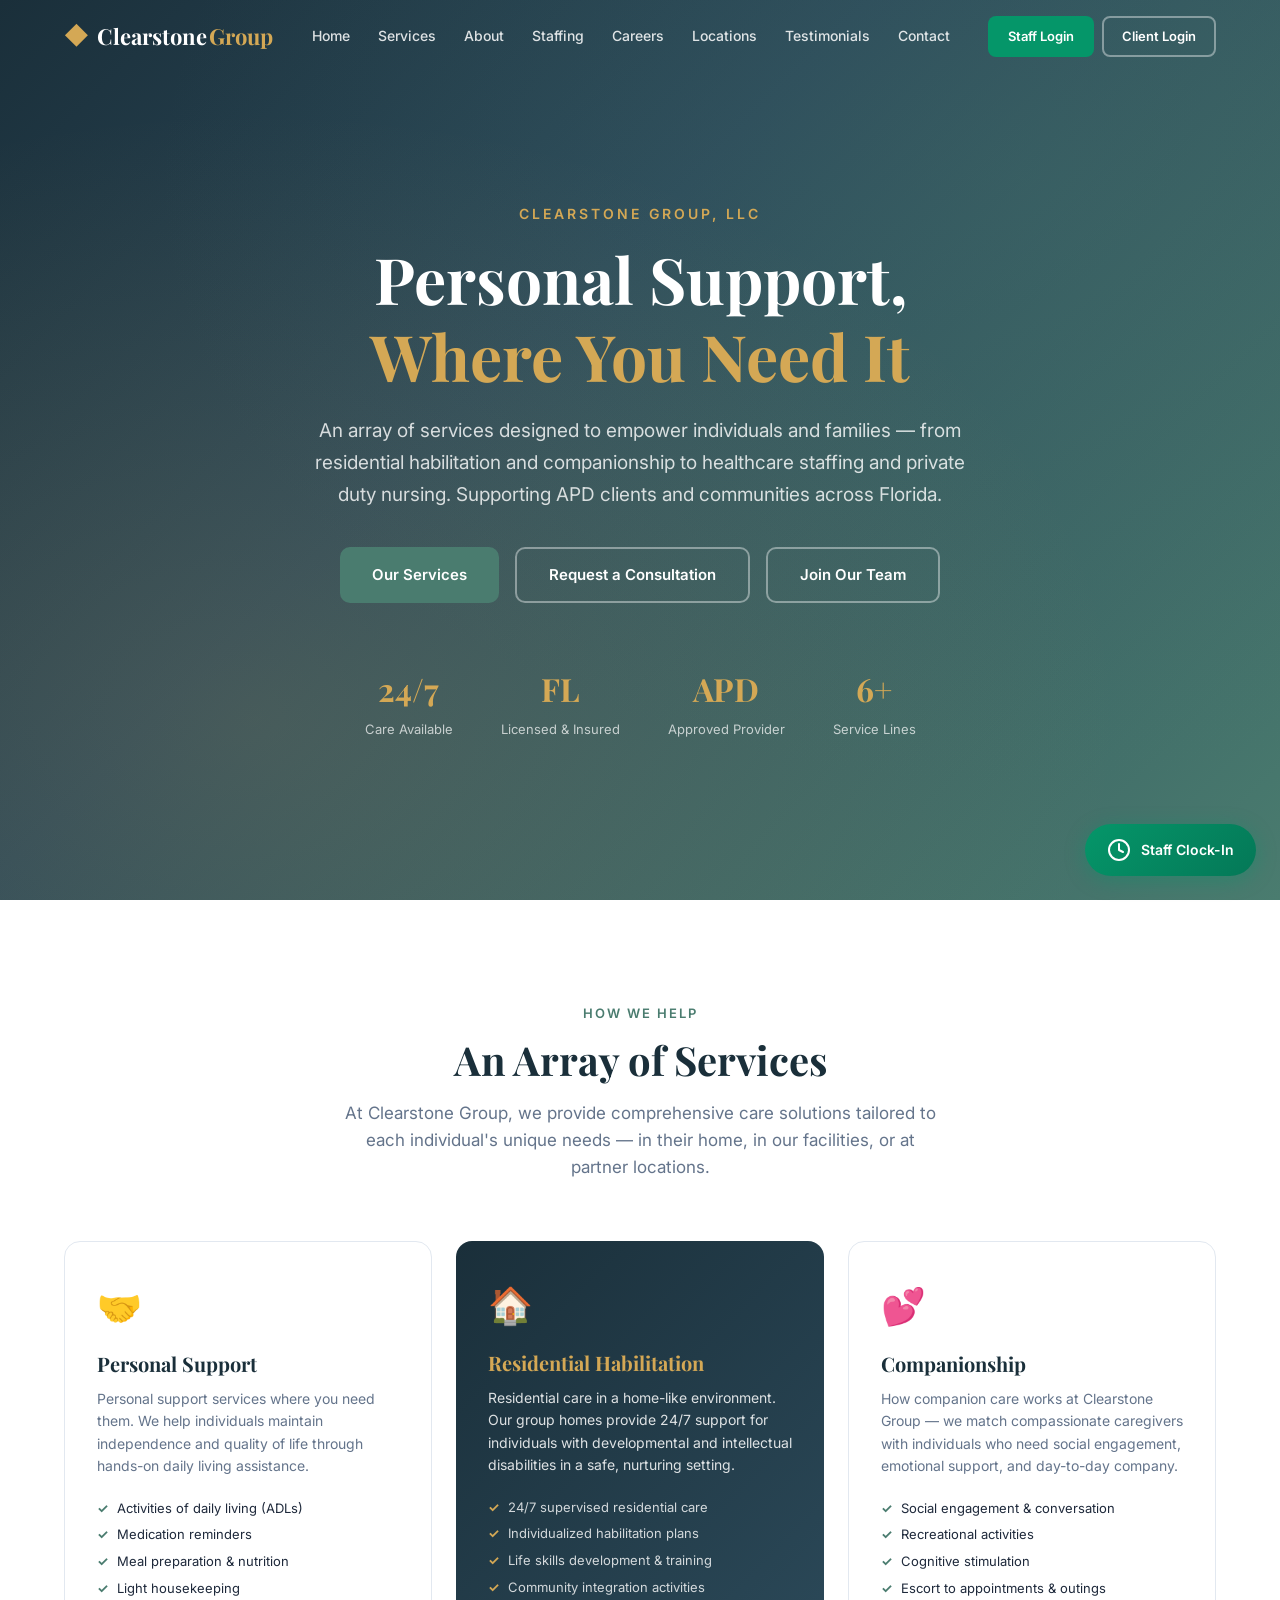
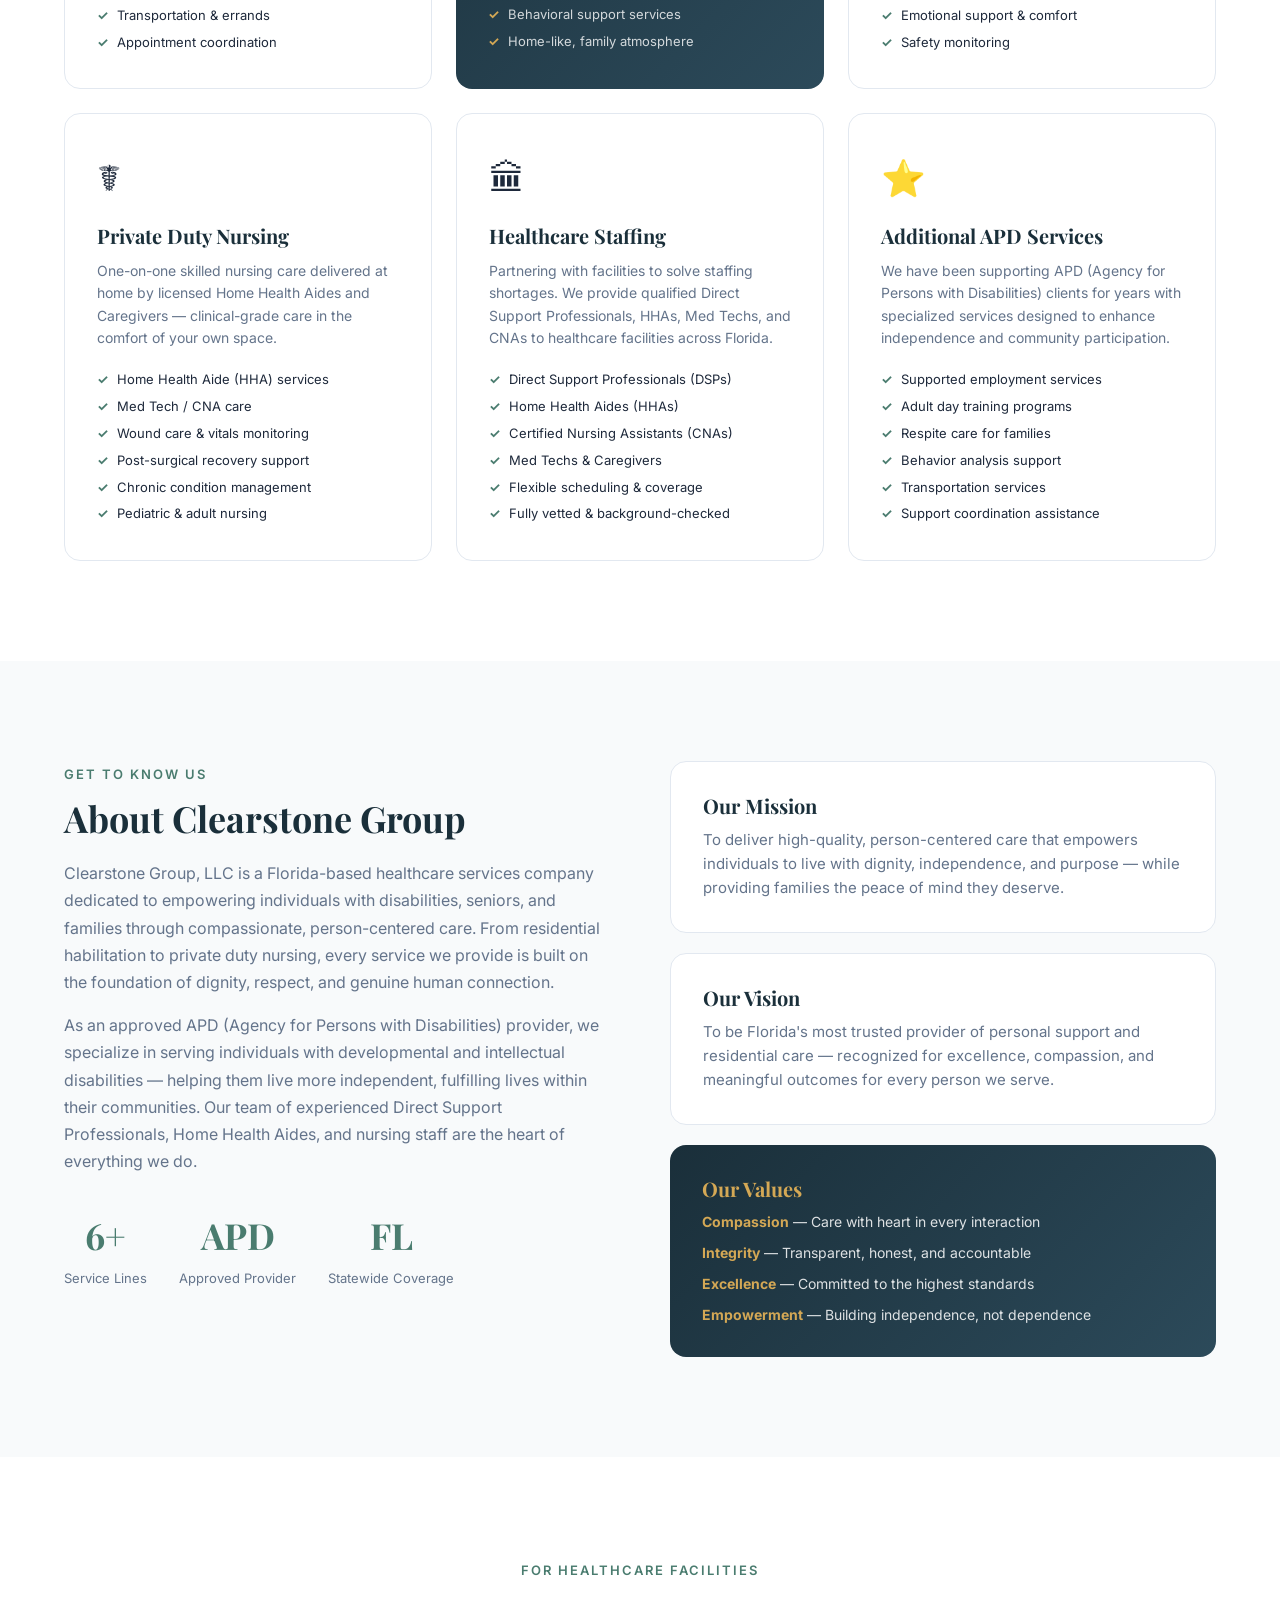
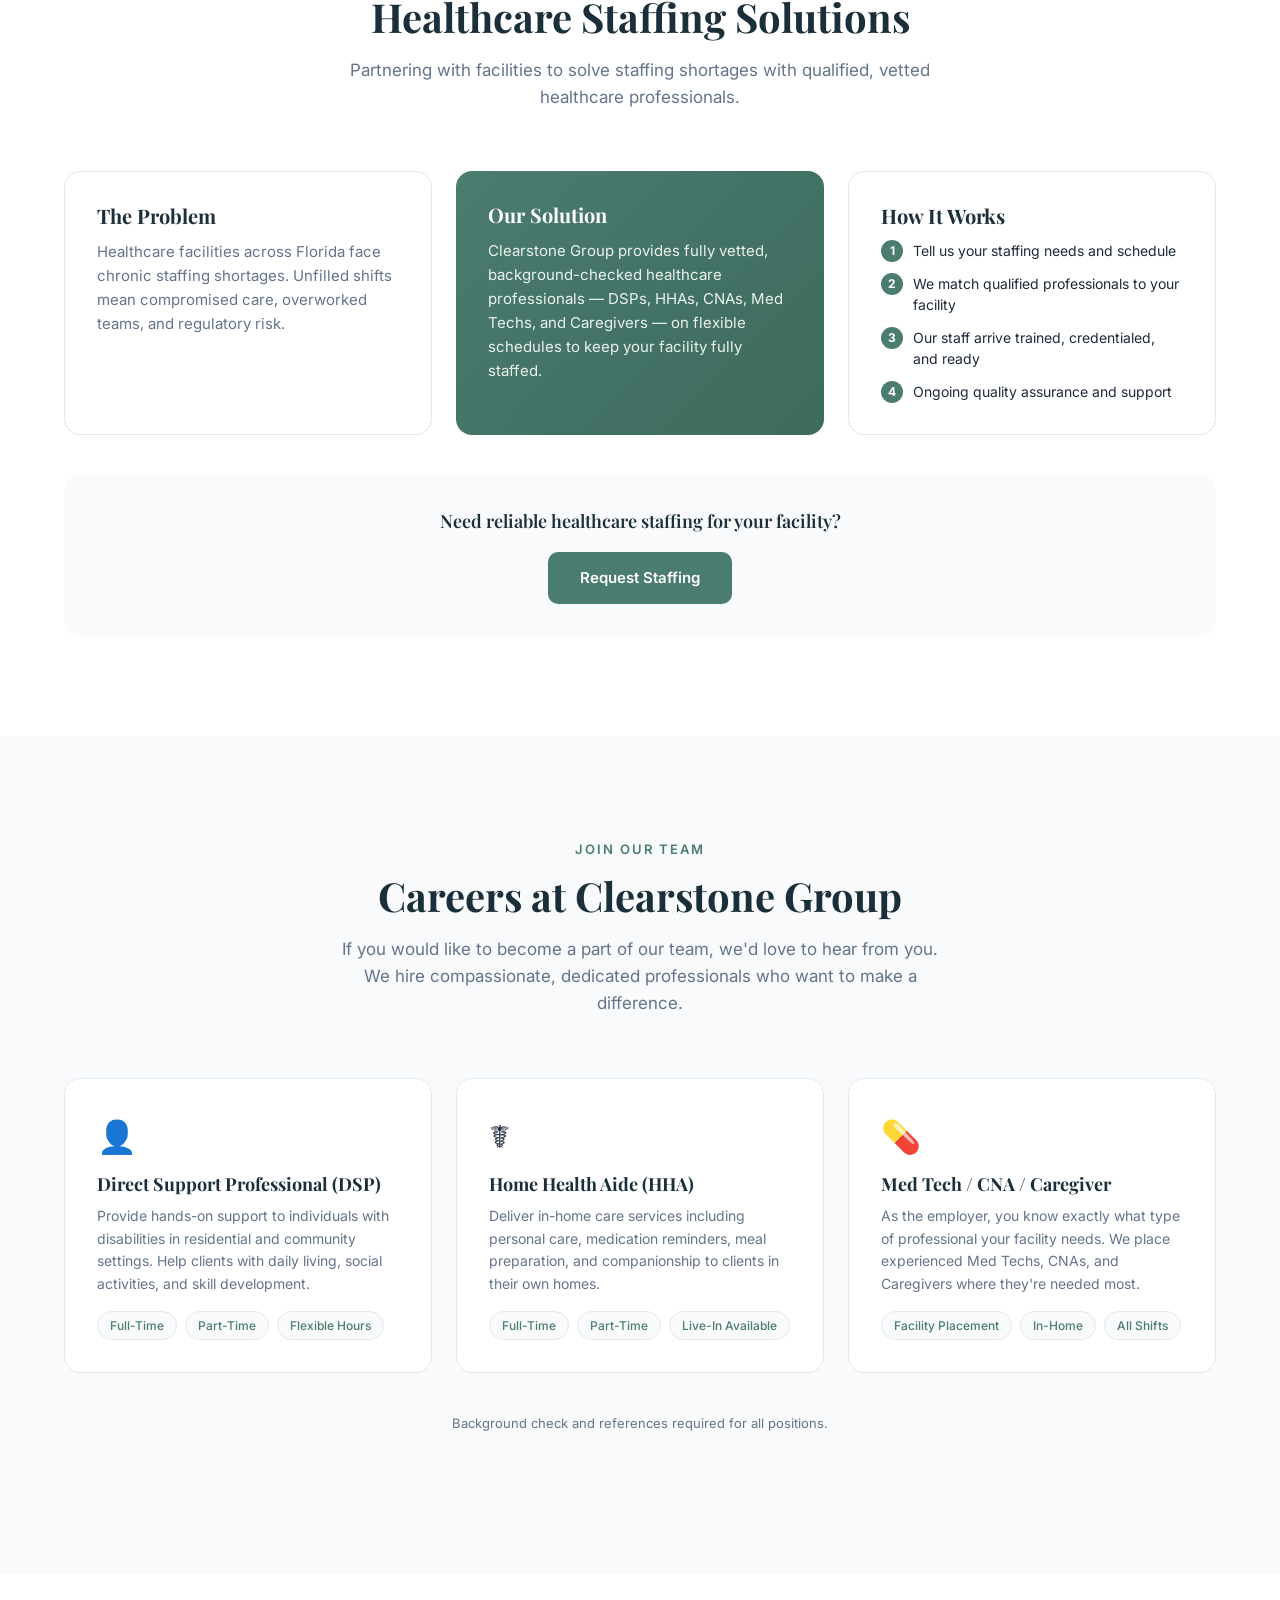
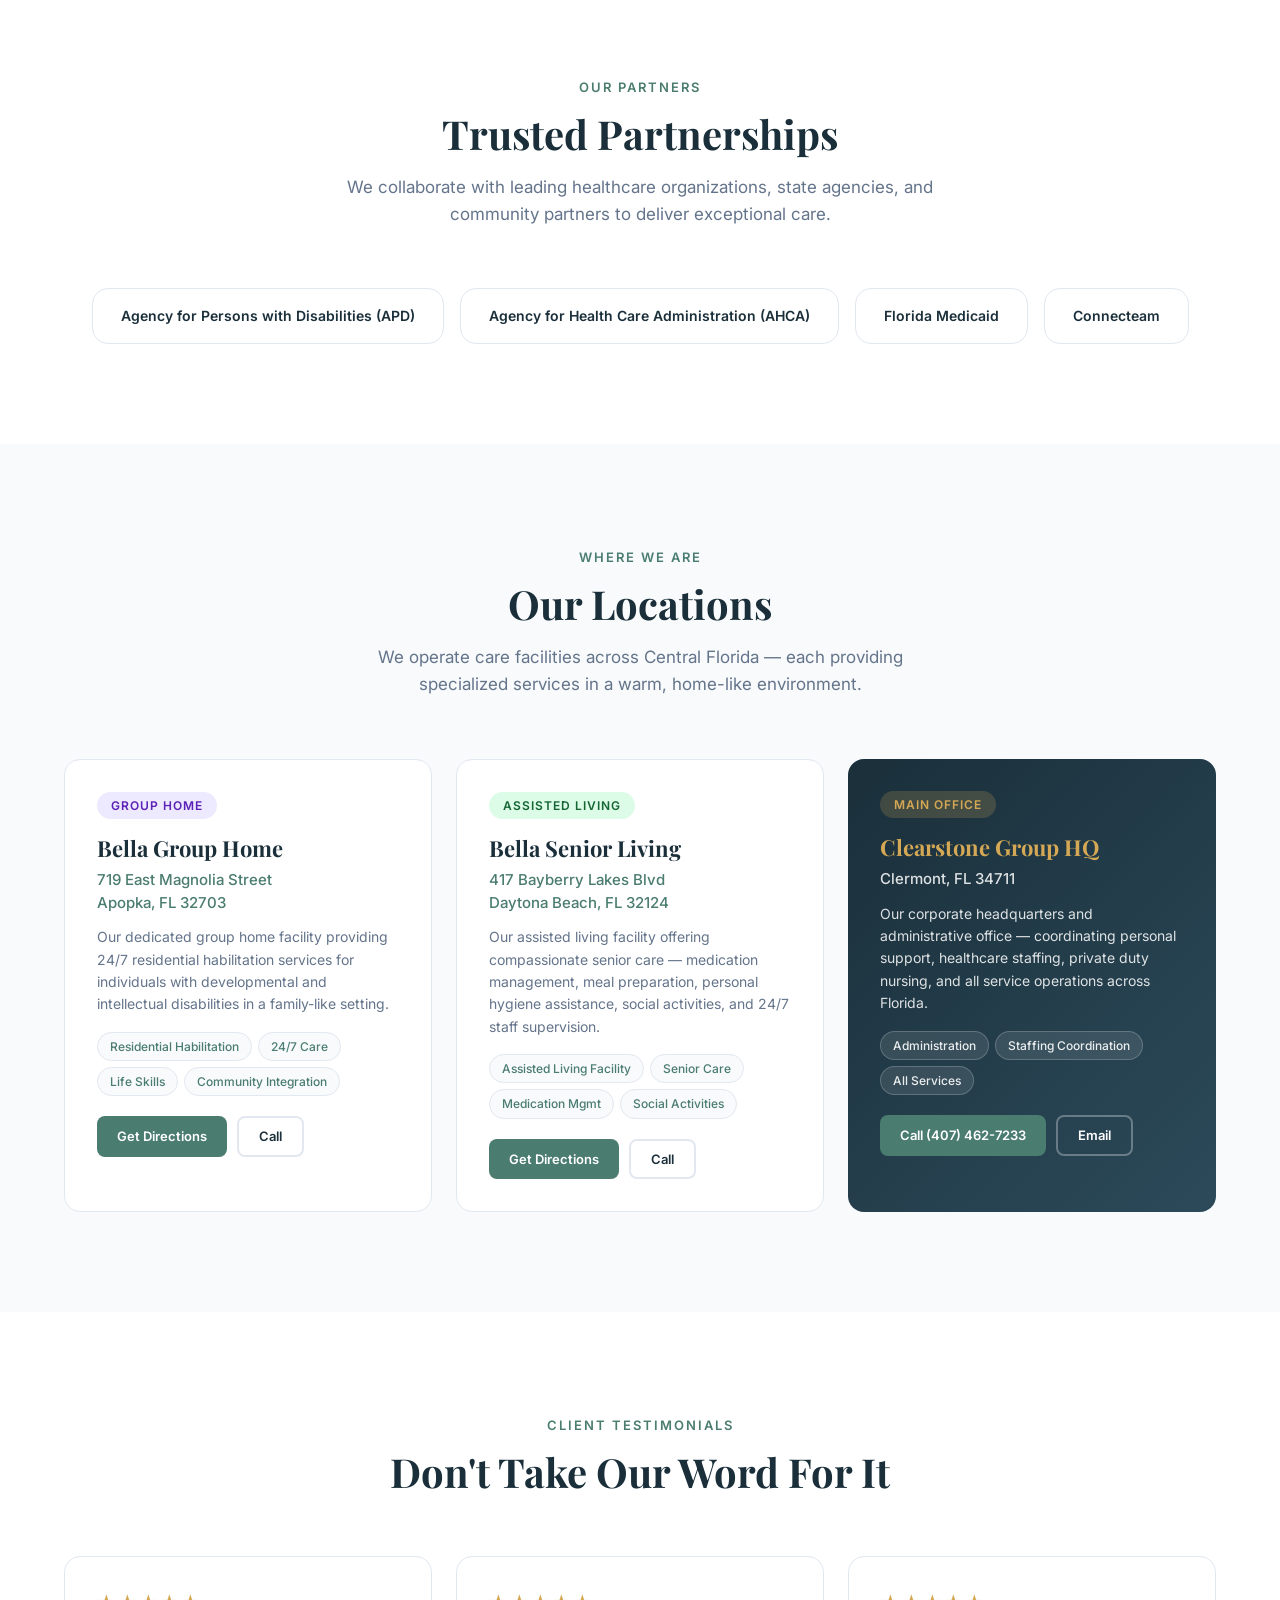
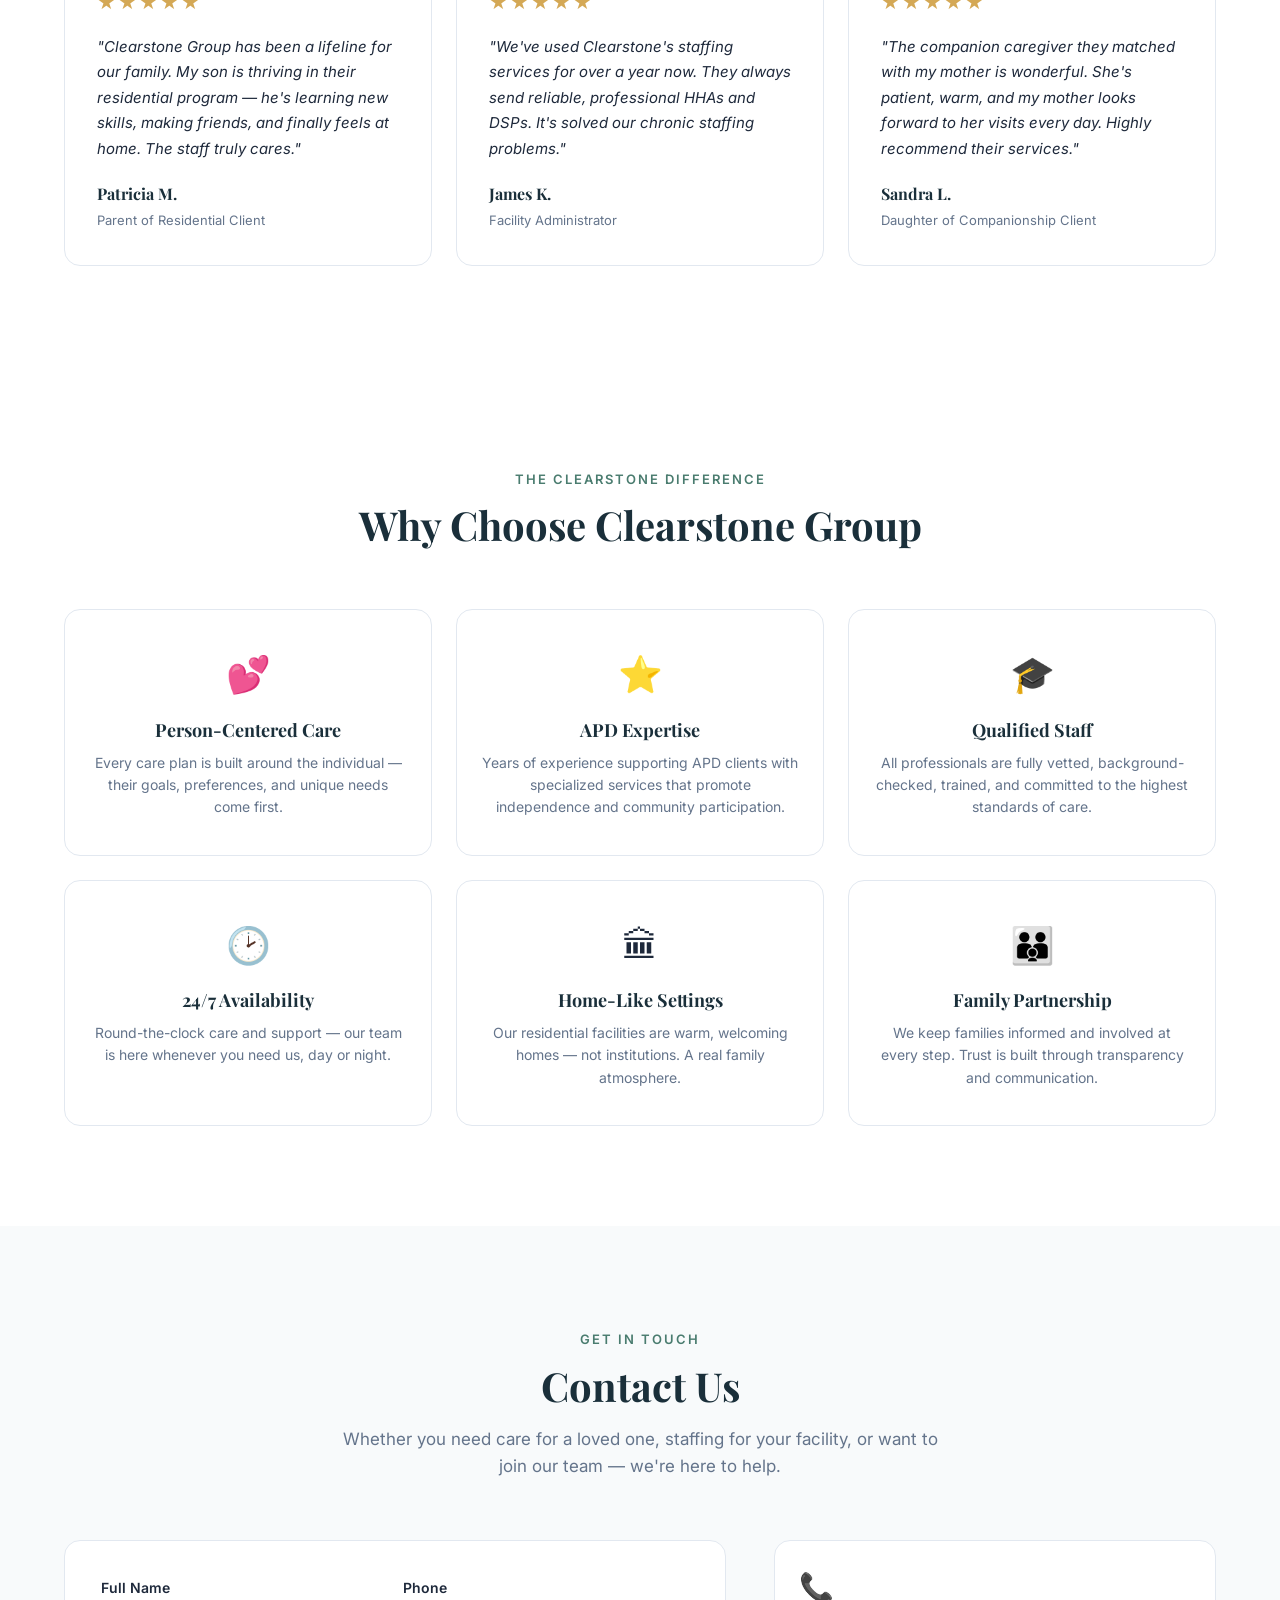
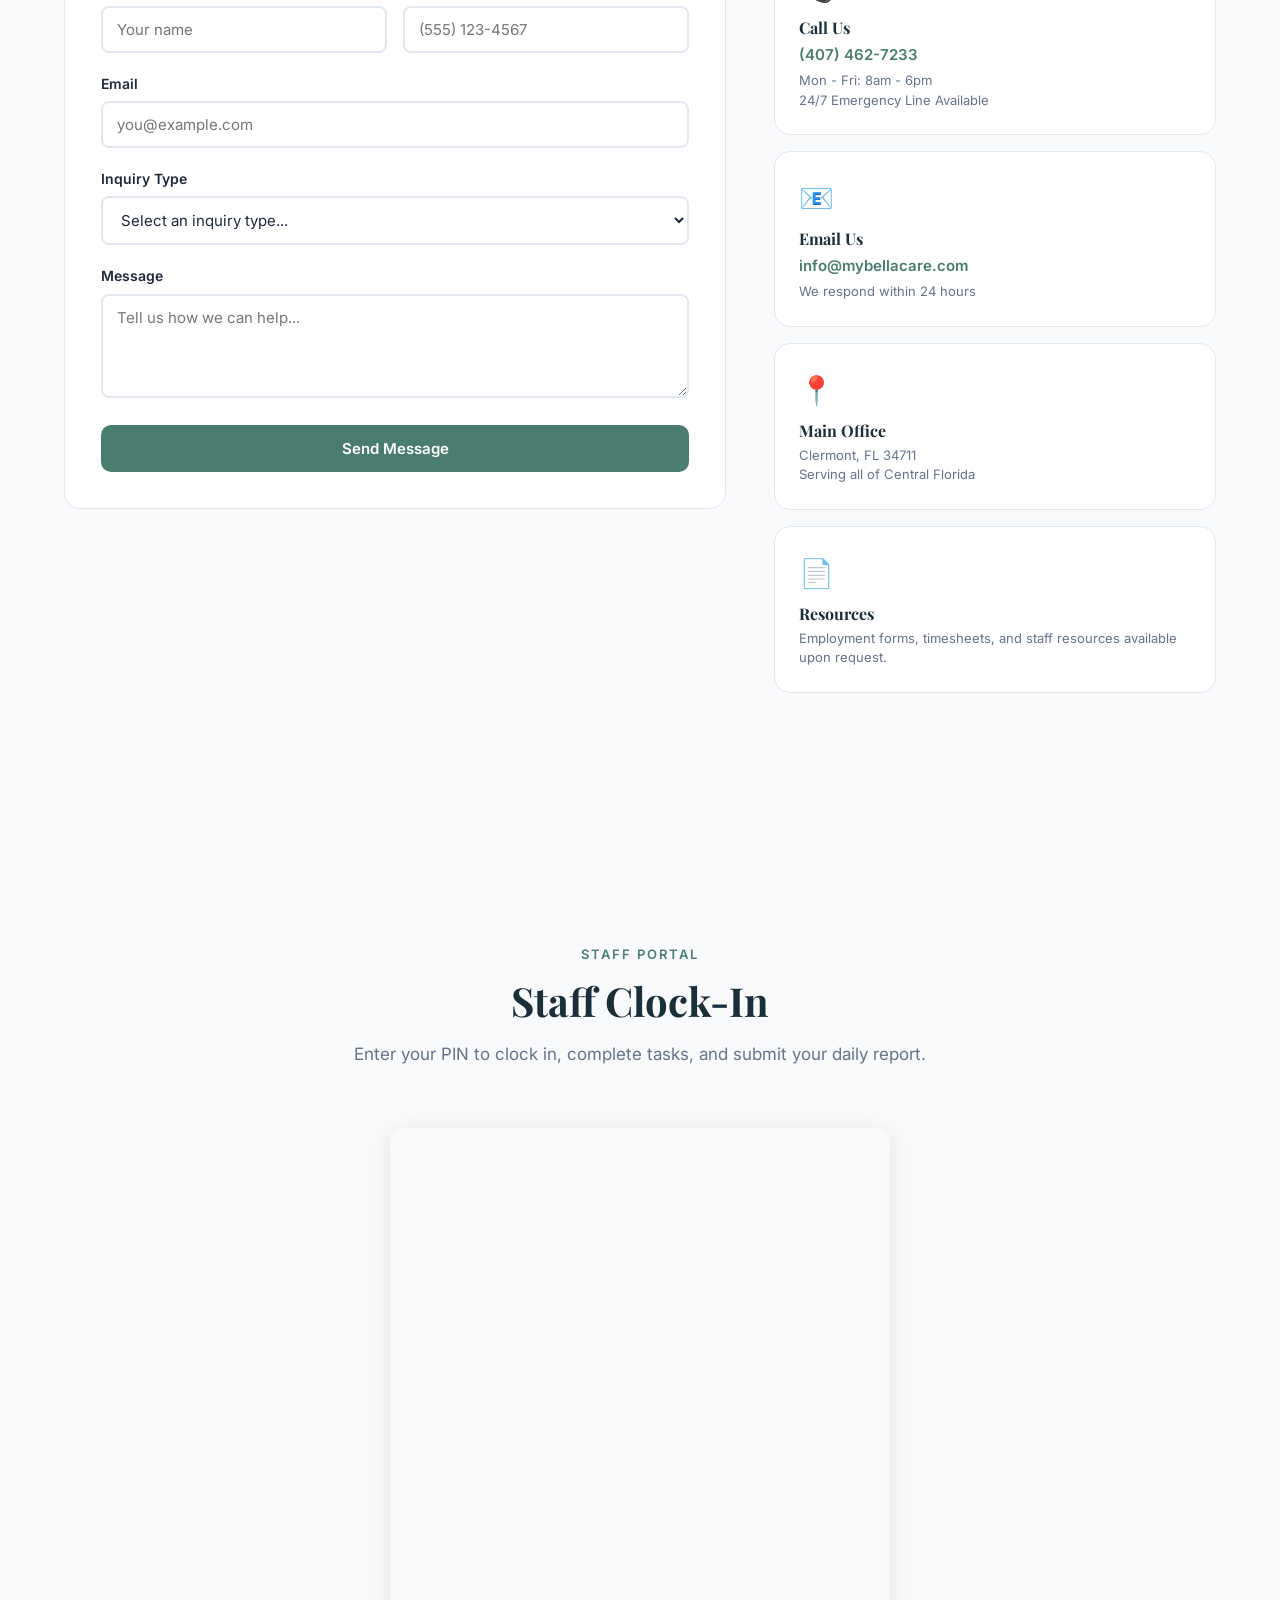
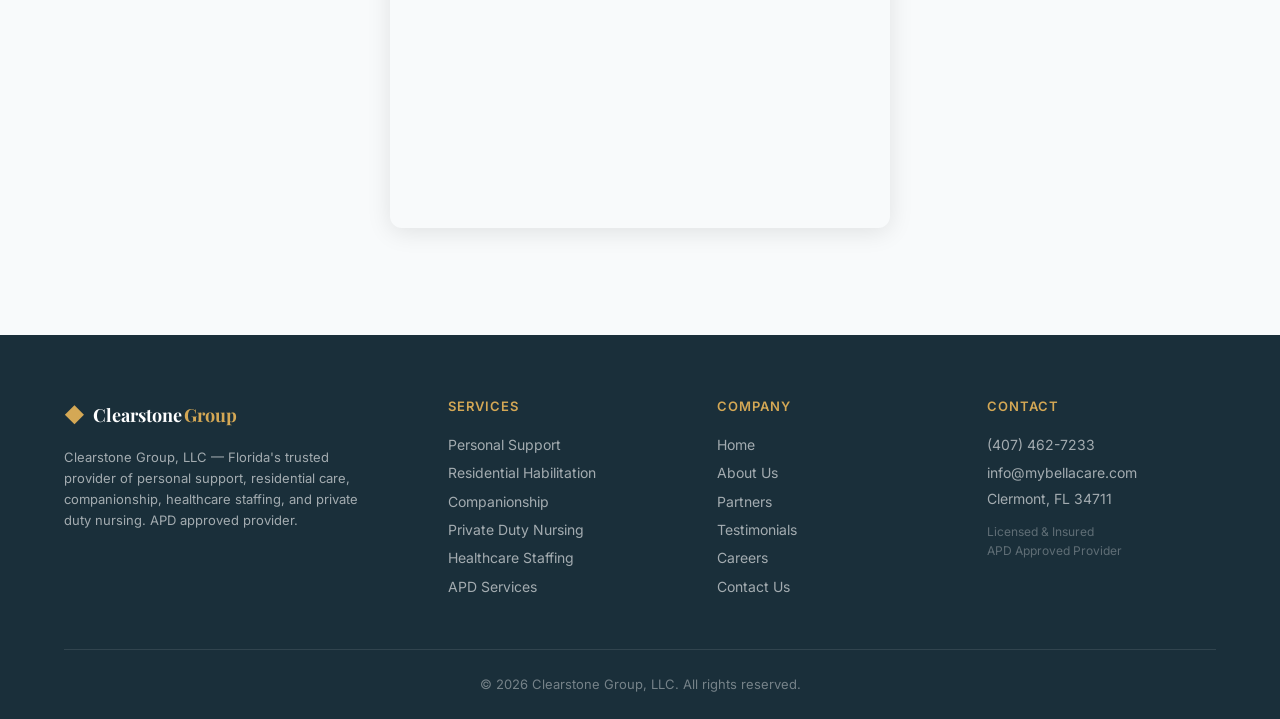
==== commit ca9e7138: "feat: add embedded Staff Clock-In portal section Adds a Staff Portal section with the ShiftPulse clo" ====
--- a/index.html
+++ b/index.html
@@ -41,13 +41,13 @@
         <a href="#testimonials">Testimonials</a>
         <a href="#contact">Contact</a>
         <div class="nav-links-portals">
-          <a href="https://shiftpulse.io/#/clock/DF6441" class="nav-portal-btn staff" target="_blank">Staff Clock-In</a>
-          <a href="https://shiftpulse.io/#/login" class="nav-portal-btn client">Client Login</a>
+          <a href="https://app.shiftpulse.io/#/clock/E0772D" class="nav-portal-btn staff" target="_blank">Staff Clock-In</a>
+          <a href="https://app.shiftpulse.io/#/login" class="nav-portal-btn client">Client Login</a>
         </div>
       </nav>
       <div class="nav-portals">
-        <a href="https://shiftpulse.io/#/login" class="nav-portal-btn staff" target="_blank">Staff Login</a>
-        <a href="https://shiftpulse.io/#/login" class="nav-portal-btn client" target="_blank">Client Login</a>
+        <a href="https://app.shiftpulse.io/#/login" class="nav-portal-btn staff" target="_blank">Staff Login</a>
+        <a href="https://app.shiftpulse.io/#/login" class="nav-portal-btn client" target="_blank">Client Login</a>
       </div>
       <button class="hamburger" id="hamburger" aria-label="Toggle menu">
         <span></span><span></span><span></span>
@@ -571,6 +571,24 @@
     </div>
   </section>
 
+  <!-- ═══ Staff Portal ═══ -->
+  <section class="section section-alt" id="staff-portal">
+    <div class="container">
+      <div class="section-header">
+        <span class="section-tag">Staff Portal</span>
+        <h2>Staff Clock-In</h2>
+        <p>Enter your PIN to clock in, complete tasks, and submit your daily report.</p>
+      </div>
+      <div style="max-width:500px; margin:0 auto;">
+        <iframe src="https://app.shiftpulse.io/#/clock/E0772D"
+                width="100%" height="700"
+                style="border:none; border-radius:12px; box-shadow:0 4px 24px rgba(0,0,0,0.1);"
+                allow="geolocation"
+                title="Staff Clock-In"></iframe>
+      </div>
+    </div>
+  </section>
+
   <!-- ═══ Footer ═══ -->
   <footer class="footer">
     <div class="container">
@@ -639,7 +657,7 @@
   </nav>
 
   <!-- ═══ Floating Staff Clock-In Button ═══ -->
-  <a href="https://shiftpulse.io/#/clock/DF6441" target="_blank" class="fab-clockin" id="fab-clockin" aria-label="Staff Clock-In">
+  <a href="#staff-portal" class="fab-clockin" id="fab-clockin" aria-label="Staff Clock-In">
     <svg width="24" height="24" viewBox="0 0 24 24" fill="none" stroke="currentColor" stroke-width="2" stroke-linecap="round" stroke-linejoin="round"><circle cx="12" cy="12" r="10"/><polyline points="12 6 12 12 16 14"/></svg>
     <span class="fab-clockin-label">Staff Clock-In</span>
   </a>
